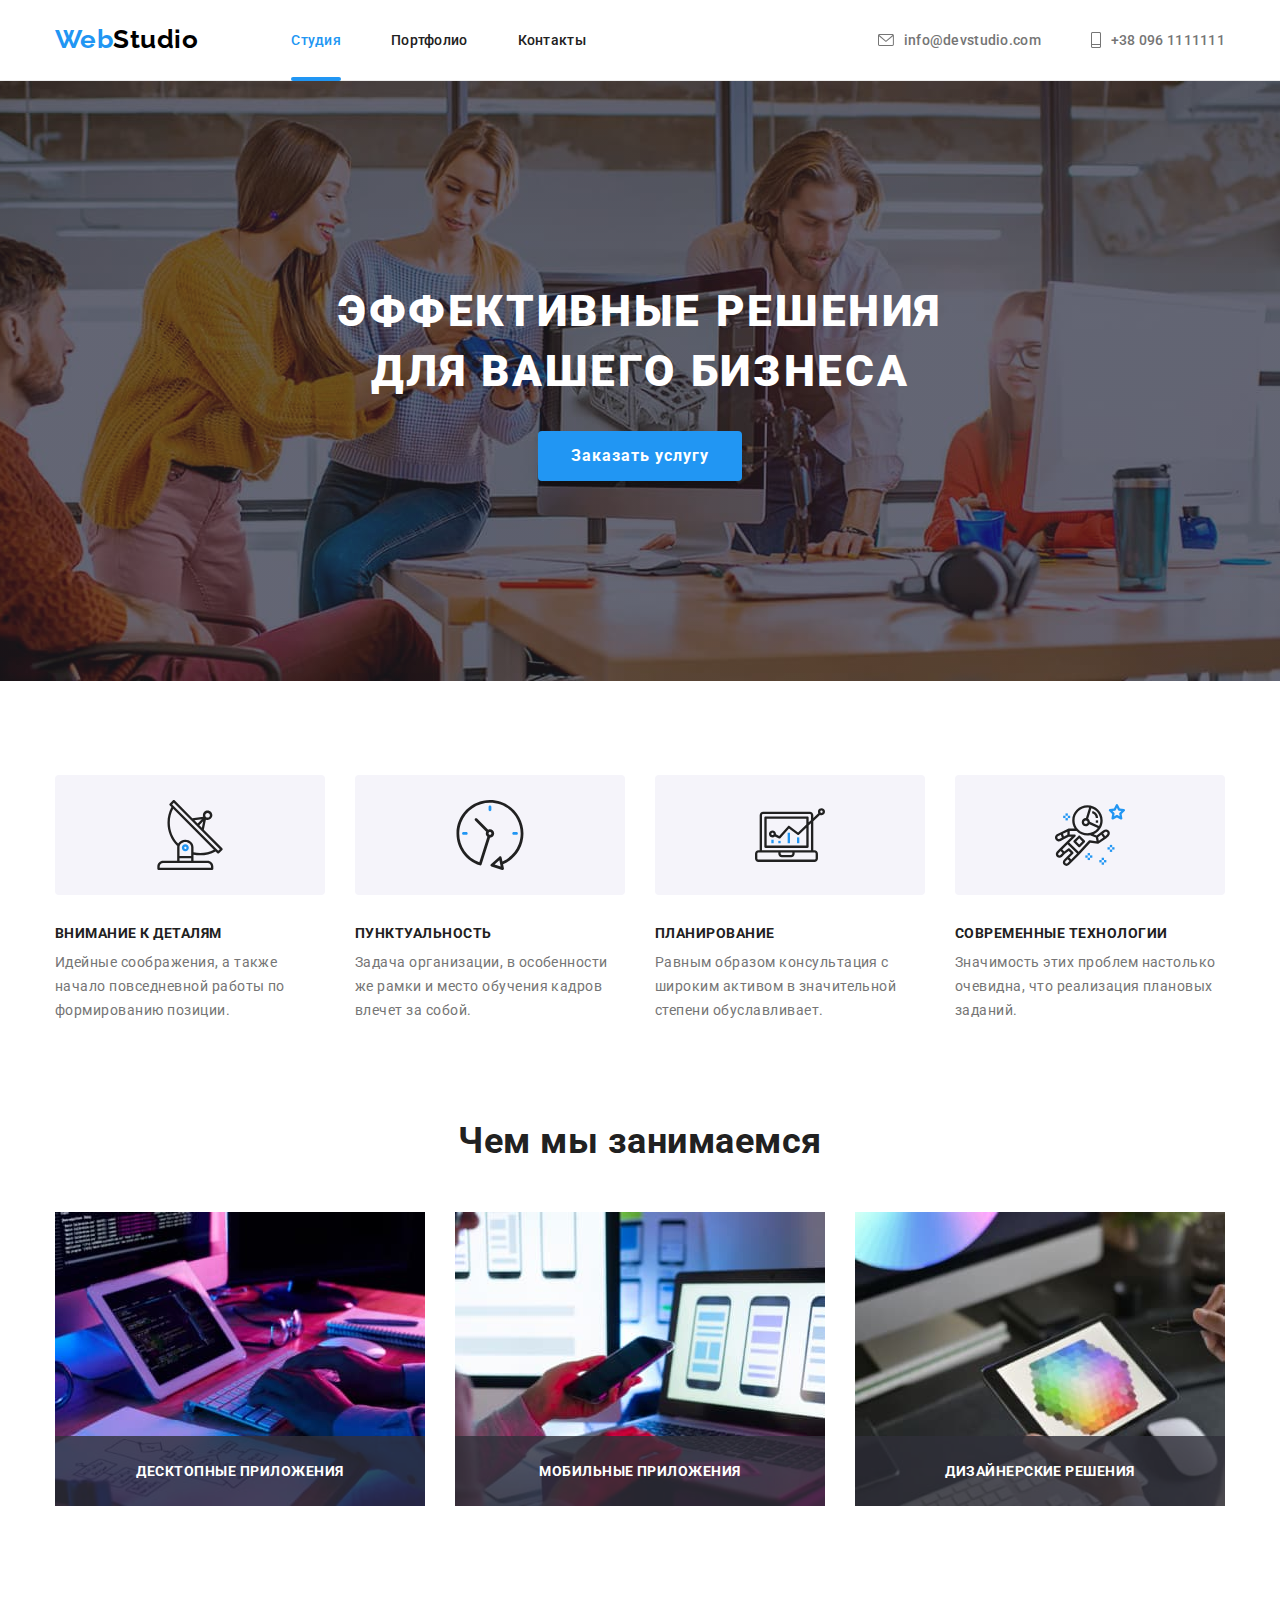
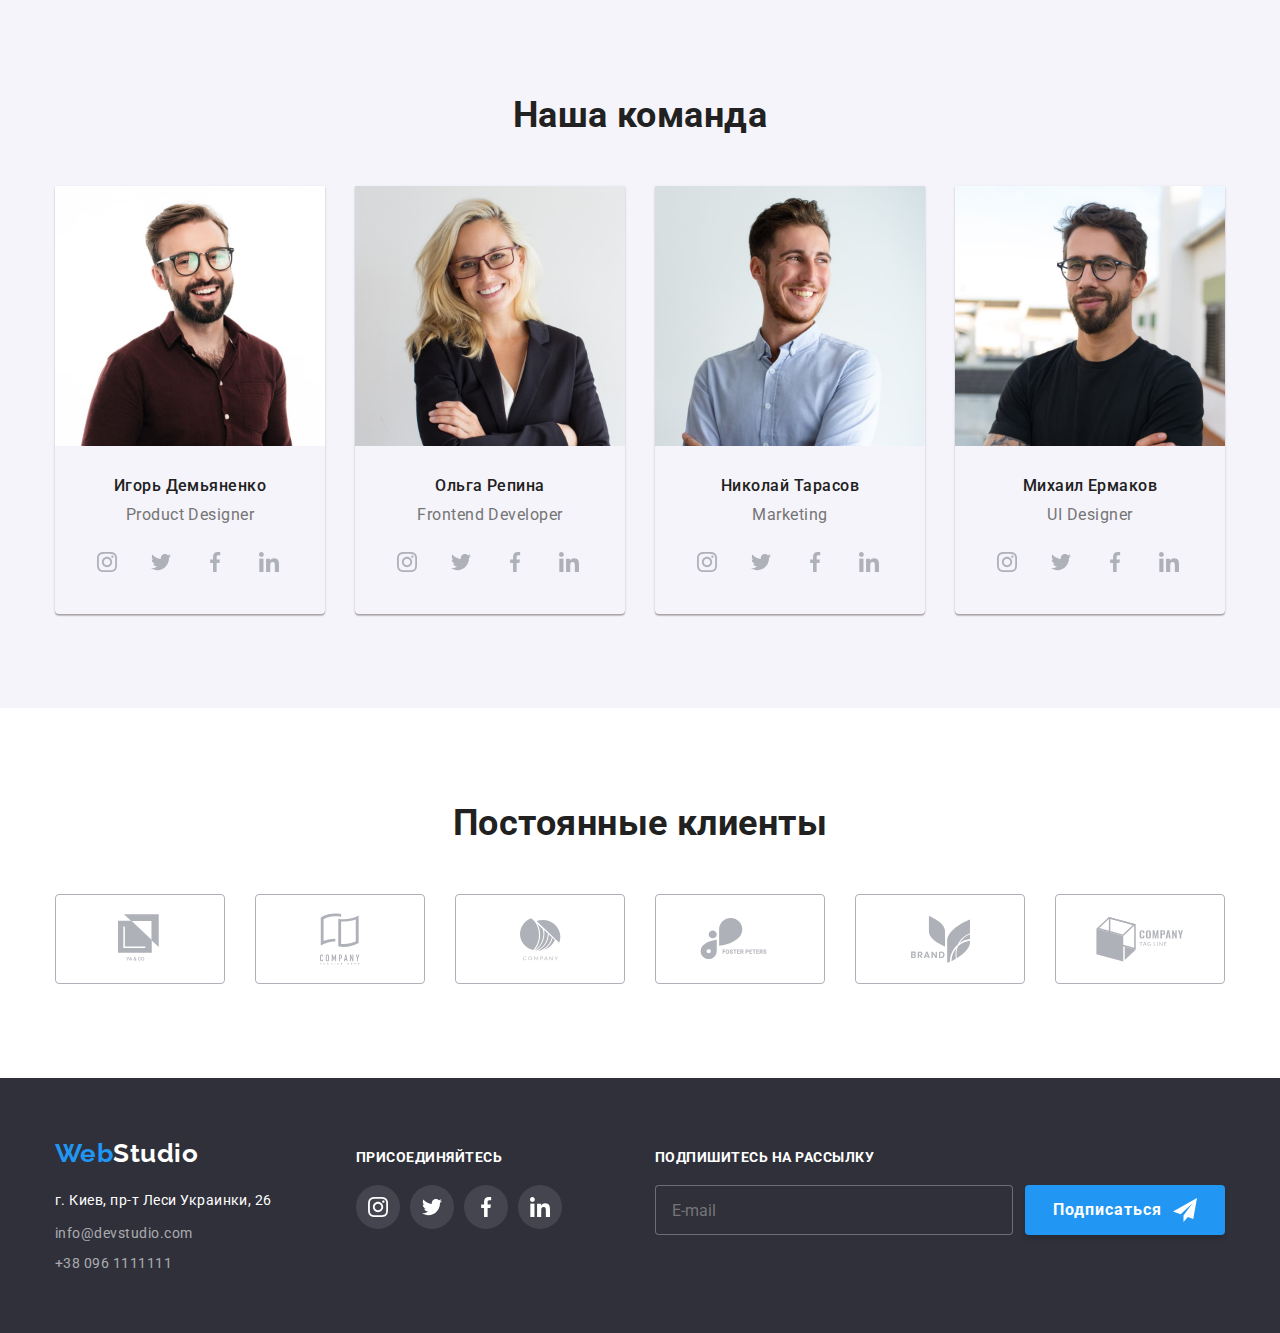
==== index.html @ 88780d01 "добавляет файлы дз7" ====
<!DOCTYPE html>
<html lang="ru">
<head>
    <meta charset="UTF-8">
    <meta name="viewport" content="width=device-width, initial-scale=1.0">
    <title>Студия</title>
    <link
        href="https://fonts.googleapis.com/css2?family=Oleo+Script&family=Raleway:wght@700&family=Roboto:wght@400;500;700;900&display=swap"
        rel="stylesheet">
    <link rel="stylesheet" href="https://cdnjs.cloudflare.com/ajax/libs/modern-normalize/1.0.0/modern-normalize.min.css">
    <link rel="stylesheet" href="./css/main.min.css">
</head>

<body class="page">

    <!--шапка-->
    <header class="header">
        <div class="container">

            <!--навигация по страницам-->
            <nav class="nav">
                <a class="logo link" href="./index.html">Web<span class="logo-black">Studio</span></a>
                <ul class="nav-list list">
                    <li class="nav-list__point">
                        <a class="nav-list__link link current" href="">Студия</a>
                    </li>
                    <li class="nav-list__point">
                        <a class="nav-list__link link" href="./portfolio.html">Портфолио</a>
                    </li>
                    <li class="nav-list__point">
                        <a class="nav-list__link link" href="#">Контакты</a>
                    </li>
                </ul>
            </nav>

            <!--блок контактов-->
            <ul class="contacts-list list">
                <li class="contacts-list__item">
                    <a class="contacts-list__link color-contacts link" href="mailto:info@devstudio.com">
                        <svg class="icon" width="16" height="12">
                            <use href="./img/sprite.svg#icon-envelope"></use>
                        </svg>
                        info@devstudio.com
                    </a>
                </li>
                <li class="contacts-list__item">
                    <a class="contacts-list__link color-contacts link" href="tel:+380961111111">
                        <svg class="icon" width="10" height="16">
                            <use href="./img/sprite.svg#icon-phone"></use>
                        </svg>
                        +38 096 1111111
                    </a>
                </li>
            </ul>           
        </div>
    </header>
   
    <main>

        <!-- HERO -->
        <section class="hero">
            <div class="container">
                <h1 class="hero-title">Эффективные решения для вашего бизнеса</h1>
                <button type="button" class="hero-button" data-modal-open>Заказать услугу</button>
            </div>
        </section>

        <!-- особенности -->
        <section class="features">
            <div class="container">
                <h2 class="visually-hidden">Особенности</h2> <!--в дальнейшем скрыть этот заголовок-->
                <ul class="features-list list">
                    <li class="features-list__item">
                        <div class="icon-box">
                            <svg class="features-icon">
                                <use href="./img/sprite.svg#icon-antenna"></use>
                            </svg>
                        </div>
                        <h3 class="features-list__name">Внимание к деталям</h3>
                        <p class="features-list__description">Идейные соображения, а также начало повседневной работы по формированию позиции.</p>
                    </li>
                    <li class="features-list__item">
                        <div class="icon-box">
                            <svg class="features-icon">
                                <use href="./img/sprite.svg#icon-clock"></use>
                            </svg>
                        </div>
                        <h3 class="features-list__name">Пунктуальность</h3>
                        <p class="features-list__description">Задача организации, в особенности же рамки и место обучения кадров влечет за собой.</p>
                    </li>
                    <li class="features-list__item">
                        <div class="icon-box">
                            <svg class="features-icon">
                                <use href="./img/sprite.svg#icon-diagram"></use>
                            </svg>
                        </div>
                        <h3 class="features-list__name">Планирование</h3>
                        <p class="features-list__description">Равным образом консультация с широким активом в значительной степени обуславливает.</p>
                    </li>
                    <li class="features-list__item">
                        <div class="icon-box">
                            <svg class="features-icon">
                                <use href="./img/sprite.svg#icon-astronaut"></use>
                            </svg>
                        </div>
                        <h3 class="features-list__name">Современные технологии</h3>
                        <p class="features-list__description">Значимость этих проблем настолько очевидна, что реализация плановых заданий.</p>
                    </li>
                </ul>
            </div>
        </section>

        <!-- сервисы -->
        <section class="service">
            <div class="container">
                <h2 class="sub-title">Чем мы занимаемся</h2> 
                <ul class="service-list list">
                    <li class="service-list__item">
                        <img src="./img/studio-imgs/img-0.jpg" alt="написание программ" width="370" height="294">
                        <div class="service-list__name">
                            <p>Десктопные приложения</p>
                        </div>
                    </li>
                    <li class="service-list__item">
                        <img src="./img/studio-imgs/img-1.jpg" alt="создание приложений" width="370" height="294">
                        <div class="service-list__name">
                            <p>Мобильные приложения</p>
                        </div>
                    </li>
                    <li class="service-list__item">
                        <img src="./img/studio-imgs/img-2.jpg" alt="дизайн" width="370" height="294">
                        <div class="service-list__name">
                            <p>Дизайнерские решения</p>
                        </div>
                    </li>
                </ul>
            </div>
        </section>

        <!-- команда -->
        <section class="team">
            <div class="container">
                <h2 class="sub-title">Наша команда</h2>
                <ul class="members-list list">
                    <li class="members-item">
                        <img class="member-photo" src="./img/studio-imgs/img-3.jpg" alt="фото Игоря" width="270" height="260">
                        <div class="member-decription">
                            <h3 class="member-name">Игорь Демьяненко</h3>
                            <p class="member-position" lang="en">Product Designer</p>
                            <ul class="social-list list">
                                <li class="social-list__item">
                                    <a class="social-list__link link" href="#">
                                        <svg class="icon" width="20" height="20">
                                            <use href="./img/sprite.svg#icon-instagram"></use>
                                        </svg>
                                    </a>
                                </li>
                                <li class="social-list__item">
                                    <a class="social-list__link link" href="#">
                                        <svg class="icon" width="20" height="20">
                                            <use href="./img/sprite.svg#icon-twitter"></use>
                                        </svg>
                                    </a>
                                </li>
                                <li class="social-list__item">
                                    <a class="social-list__link link" href="#">
                                        <svg class="icon" width="20" height="20">
                                            <use href="./img/sprite.svg#icon-facebook"></use>
                                        </svg>
                                    </a>
                                </li>
                                <li class="social-list__item">
                                    <a class="social-list__link link" href="#">
                                        <svg class="icon" width="20" height="20">
                                            <use href="./img/sprite.svg#icon-linkedin"></use>
                                        </svg>
                                    </a>
                                </li>
                            </ul>
                        </div>
                    </li>
                    <li class="members-item">               
                        <img class="member-photo" src="./img/studio-imgs/img-4.jpg" alt="фото Ольги" width="270" height="260">
                        <div class="member-decription">
                            <h3 class="member-name">Ольга Репина</h3>
                            <p class="member-position" lang="en">Frontend Developer</p>
                            <ul class="social-list list">
                                <li class="social-list__item">
                                    <a class="social-list__link link" href="#">
                                        <svg class="icon" width="20" height="20">
                                            <use href="./img/sprite.svg#icon-instagram"></use>
                                        </svg>
                                    </a>
                                </li>
                                <li class="social-list__item">
                                    <a class="social-list__link link" href="#">
                                        <svg class="soc-icon icon" width="20" height="20">
                                            <use href="./img/sprite.svg#icon-twitter"></use>
                                        </svg>
                                    </a>
                                </li>
                                <li class="social-list__item">
                                    <a class="social-list__link link" href="#">
                                        <svg class="icon" width="20" height="20">
                                            <use href="./img/sprite.svg#icon-facebook"></use>
                                        </svg>
                                    </a>
                                </li>
                                <li class="social-list__item">
                                    <a class="social-list__link link" href="#">
                                        <svg class="icon" width="20" height="20">
                                            <use href="./img/sprite.svg#icon-linkedin"></use>
                                        </svg>
                                    </a>
                                </li>
                            </ul>
                        </div>
                    </li>
                    <li class="members-item">
                        <img class="member-photo" src="./img/studio-imgs/img-5.jpg" alt="фото Николая" width="270" height="260">
                        <div class="member-decription">
                            <h3 class="member-name">Николай Тарасов</h3>
                            <p class="member-position" lang="en">Marketing</p>
                            <ul class="social-list list">
                                <li class="social-list__item">
                                    <a class="social-list__link link" href="#">
                                        <svg class="icon" width="20" height="20">
                                            <use href="./img/sprite.svg#icon-instagram"></use>
                                        </svg>
                                    </a>
                                </li>
                                <li class="social-list__item">
                                    <a class="social-list__link link" href="#">
                                        <svg class="soc-icon icon" width="20" height="20">
                                            <use href="./img/sprite.svg#icon-twitter"></use>
                                        </svg>
                                    </a>
                                </li>
                                <li class="social-list__item">
                                    <a class="social-list__link link" href="#">
                                        <svg class="soc-icon icon" width="20" height="20">
                                            <use href="./img/sprite.svg#icon-facebook"></use>
                                        </svg>
                                    </a>
                                </li>
                                <li class="social-list__item">
                                    <a class="social-list__link link" href="#">
                                        <svg class="icon" width="20" height="20">
                                            <use href="./img/sprite.svg#icon-linkedin"></use>
                                        </svg>
                                    </a>
                                </li>
                            </ul>
                        </div>                        
                    </li>
                    <li class="members-item">
                        <img class="member-photo" src="./img/studio-imgs/img-6.jpg" alt="фото Михаила" width="270" height="260">
                        <div class="member-decription">
                            <h3 class="member-name">Михаил Ермаков</h3>
                            <p class="member-position" lang="en">UI Designer</p>
                            <ul class="social-list list">
                                <li class="social-list__item">
                                    <a class="social-list__link link" href="#">
                                        <svg class="icon" width="20" height="20">
                                            <use href="./img/sprite.svg#icon-instagram"></use>
                                        </svg>
                                    </a>
                                </li>
                                <li class="social-list__item">
                                    <a class="social-list__link link" href="#">
                                        <svg class="icon" width="20" height="20">
                                            <use href="./img/sprite.svg#icon-twitter"></use>
                                        </svg>
                                    </a>
                                </li>
                                <li class="social-list__item">
                                    <a class="social-list__link link" href="#">
                                        <svg class="icon" width="20" height="20">
                                            <use href="./img/sprite.svg#icon-facebook"></use>
                                        </svg>
                                    </a>
                                </li>
                                <li class="social-list__item">
                                    <a class="social-list__link link" href="#">
                                        <svg class="icon" width="20" height="20">
                                            <use href="./img/sprite.svg#icon-linkedin"></use>
                                        </svg>
                                    </a>
                                </li>
                            </ul>
                        </div>  
                    </li>
                </ul>
            </div>
        </section>

        <!-- наши клиенты -->
        <section class="clients">
            <div class="container">
                <h2 class="sub-title">Постоянные клиенты</h2>
                <ul class="clients-list list">
                    <li class="clients-list__item">
                        <a class="clients-list__link" href="#">
                            <svg class="icon"  width="45" height="50">
                                <use href="./img/sprite.svg#icon-logo-1"></use>
                            </svg>
                        </a>
                    </li> 
                    <li class="clients-list__item">
                        <a class="clients-list__link" href="#">
                            <svg class="icon" width="40" height="52">
                                <use href="./img/sprite.svg#icon-logo-2"></use>
                            </svg>
                        </a>
                    </li>  
                    <li class="clients-list__item">
                        <a class="clients-list__link" href="#">
                            <svg class="icon" width="41" height="43">
                                <use href="./img/sprite.svg#icon-logo-3"></use>
                            </svg>
                        </a>
                    </li>
                    <li class="clients-list__item">
                        <a class="clients-list__link" href="#">
                            <svg class="icon" width="80" height="42">
                                <use href="./img/sprite.svg#icon-logo-4"></use>
                            </svg>
                        </a>
                    </li> 
                    <li class="clients-list__item">
                        <a class="clients-list__link" href="#">
                            <svg class="icon" width="59" height="47">
                                <use href="./img/sprite.svg#icon-logo-5"></use>
                            </svg>
                        </a>
                    </li>     
                    <li class="clients-list__item">
                        <a class="clients-list__link" href="#">
                            <svg class="icon" width="88" height="45">
                                <use href="./img/sprite.svg#icon-logo-6"></use>
                            </svg>
                        </a>
                    </li>
                </ul>
            </div>
        </section>    

    </main>

    <!--подвал-->
    <footer class="footer">
        <div class="container">
            <div class="footer-contacts">
                <a class="logo link" href="./index.html">Web<span class="logo-white">Studio</span></a>
                                
                <!--адрес-->
                <address class="address">
                    <p class="footer-address">
                        г. Киев, пр-т Леси Украинки, 26
                    </p>
                    <ul class="list">
                        <li class="footer-contact-item">
                            <a class="footer-contact-link link" href="mailto:info@devstudio.com">info@devstudio.com</a>
                        </li>
                        <li class="footer-contact-item">
                            <a class="footer-contact-link link" href="tel:+380961111111">+38 096 1111111</a>
                        </li>
                    </ul> 
                </address>
            </div>
            <div class="footer-social">
                <p class="join">Присоединяйтесь</p>
                <ul class="social-list list">
                    <li class="social-list__item">
                        <a class="social-list__link link" href="#">
                            <svg class="icon" width="20" height="20">
                                <use href="./img/sprite.svg#icon-instagram"></use>
                            </svg>
                        </a>
                    </li>
                    <li class="social-list__item">
                        <a class="social-list__link link" href="#">
                            <svg class="icon" width="20" height="20">
                                <use href="./img/sprite.svg#icon-twitter"></use>
                            </svg>
                        </a>
                    </li>
                    <li class="social-list__item">
                        <a class="social-list__link link" href="#">
                            <svg class="icon" width="20" height="20">
                                <use href="./img/sprite.svg#icon-facebook"></use>
                            </svg>
                        </a>
                    </li>
                    <li class="social-list__item">
                        <a class="social-list__link link" href="#">
                            <svg class="icon" width="20" height="20">
                                <use href="./img/sprite.svg#icon-linkedin"></use>
                            </svg>
                        </a>
                    </li>
                </ul>
            </div>
            <div class="subscribe"> 
                <p class="join">Подпишитесь на рассылку</p>
                <form action="#" class="footer-form">   
                    <input class="subscribe-mail" type="email" placeholder="E-mail" required>
                    <button type="submit" class="footer-submit-btn">
                        <span>Подписаться</span>
                        <svg class="subscribe-icon" width="24" height="24">
                             <use href="./img/sprite.svg#icon-send"></use>
                        </svg>
                    </button>
                </form>
            </div>
        </div>
    </footer>

    <!-- MODAL -->
    <div class="backdrop is-hidden" data-modal>
        <div class="modal">
            <button type="button" class="close-btn" data-modal-close>
                <svg class="icon-close" width="18" height="18">
                    <use href="./img/sprite.svg#icon-close"></use>
                </svg>
            </button>

            <p class="modal-name">Оставьте свои данные, мы вам перезвоним</p>
            <form action="#" class="modal-form">
                <label class="modal-form__label">
                    Имя
                    <span class="input-wrapper">
                        <input type="text" name="user-name" class="modal-form__input" required>
                        <svg class="icon-modal" width="18" height="18">
                            <use href="./img/sprite.svg#person"></use>
                        </svg>
                    </span>
                </label>

                <label class="modal-form__label">
                    Телефон
                    <span class="input-wrapper">
                        <input type="tel" name="user-phone" class="modal-form__input" required>
                        <svg class="icon-modal" width="18" height="18">
                            <use href="./img/sprite.svg#phone"></use>
                        </svg>
                    </span>
                </label>

                <label class="modal-form__label">
                    Почта
                    <span class="input-wrapper">
                        <input type="email" name="user-mail" class="modal-form__input" required>
                        <svg class="icon-modal" width="18" height="18">
                            <use href="./img/sprite.svg#email"></use>
                        </svg>
                    </span>
                </label>

                <label class="modal-form__label">
                    Комментарий
                    <textarea name="user-comment" cols="30" rows="10" class="modal-form__comment" placeholder="Введите текст"></textarea>
                </label>

                
                <label class="checkbox-label">
                    <input type="checkbox" name="user-policy" class="modal-form__checkbox visually-hidden" required>
                    <span class="checkbox-element"></span>
                    <span class="checkbox-text">Соглашаюсь с рассылкой и принимаю 
                        <a href="#" class="modal-form__link">Условия договора</a>
                    </span>
                </label>
                
                <button type="submit" class="modal-form__btn">Отправить</button>
            </form>
        </div>  
    </div>
<script src="./js/modal.js"></script>
</body>
</html>
---- css/main.min.css ----
:root{--text-font: "Roboto", sans-serif;--main-text-color: #757575;--titles-text-color: #212121;--accent-color: #2196f3;--white-color: #ffffff;--black-color: #000000;--light-background: #f5f4fa;--dark-background: #2f303a;--footer-link-color: rgba(255, 255, 255, 0.6);--border-color: #afb1b8;--cubic: cubic-bezier(0.4, 0, 0.2, 1);--duration: 250ms}.visually-hidden{position:absolute !important;clip:rect(1px 1px 1px 1px);clip:rect(1px, 1px, 1px, 1px);padding:0 !important;border:0 !important;height:1px !important;width:1px !important;overflow:hidden}h1,h2,h3,h4,h5,h6,p{margin:0}ul,ol{margin:0;padding:0}img{display:block}a{display:block}.list{list-style:none}.link{text-decoration:none}.container{width:1200px;margin-left:auto;margin-right:auto;padding-left:15px;padding-right:15px}.header .container{display:-webkit-box;display:-ms-flexbox;display:flex}.hero .container{width:696px}.footer .container{display:-webkit-box;display:-ms-flexbox;display:flex;-webkit-box-align:baseline;-ms-flex-align:baseline;align-items:baseline}body{font-family:var(--text-font);color:var(--main-text-color);letter-spacing:0.03em;background:var(--white-color)}.logo{font-family:Raleway;font-weight:700;font-size:26px;line-height:1.192;color:var(--accent-color)}.header .logo{padding-top:24px;padding-bottom:25px;margin-right:93px}.logo-black{color:var(--black-color)}.logo-white{color:var(--white-color)}.filter__btn{min-width:73px;border-radius:4px;border:none;padding:6px 23px;cursor:pointer;font-family:inherit;font-weight:500;font-size:16px;line-height:1.625;text-align:center;color:var(--titles-text-color);background:var(--light-background);-webkit-transition:color var(--duration) var(--cubic),background-color var(--duration) var(--cubic),-webkit-box-shadow var(--duration) var(--cubic);transition:color var(--duration) var(--cubic),background-color var(--duration) var(--cubic),-webkit-box-shadow var(--duration) var(--cubic);transition:color var(--duration) var(--cubic),background-color var(--duration) var(--cubic),box-shadow var(--duration) var(--cubic);transition:color var(--duration) var(--cubic),background-color var(--duration) var(--cubic),box-shadow var(--duration) var(--cubic),-webkit-box-shadow var(--duration) var(--cubic)}.filter__btn:hover,.filter__btn:focus{color:var(--white-color);background:var(--accent-color);-webkit-box-shadow:0px 3px 1px rgba(0,0,0,0.1),0px 1px 2px rgba(0,0,0,0.08),0px 2px 2px rgba(0,0,0,0.12);box-shadow:0px 3px 1px rgba(0,0,0,0.1),0px 1px 2px rgba(0,0,0,0.08),0px 2px 2px rgba(0,0,0,0.12);border-radius:4px}.social-list{display:-webkit-box;display:-ms-flexbox;display:flex}.social-list__item{width:44px;height:44px}.social-list__item:not(:last-child){margin-right:10px}.social-list__link{display:-webkit-box;display:-ms-flexbox;display:flex;-webkit-box-pack:center;-ms-flex-pack:center;justify-content:center;-webkit-box-align:center;-ms-flex-align:center;align-items:center;width:100%;height:100%;color:var(--border-color);background-color:transparent;border-radius:50%;-webkit-transition:color var(--duration) var(--cubic),background-color var(--duration) var(--cubic);transition:color var(--duration) var(--cubic),background-color var(--duration) var(--cubic)}.footer .social-list__link{background-color:rgba(255,255,255,0.1);color:var(--white-color);-webkit-transition:background-color var(--duration) var(--cubic);transition:background-color var(--duration) var(--cubic)}.social-list__link:hover,.social-list__link:focus{background-color:var(--accent-color);color:var(--white-color)}.team .social-list{margin-top:16px;width:206px}.backdrop{position:fixed;top:0;left:0;width:100%;height:100%;background-color:rgba(0,0,0,0.2);opacity:1;-webkit-transition:all var(--duration) var(--cubic);transition:all var(--duration) var(--cubic)}.modal{position:absolute;left:50%;top:50%;padding:40px;width:528px;background-color:var(--white-color);-webkit-box-shadow:0px 1px 3px rgba(0,0,0,0.12),0px 1px 1px rgba(0,0,0,0.14),0px 2px 1px rgba(0,0,0,0.2);box-shadow:0px 1px 3px rgba(0,0,0,0.12),0px 1px 1px rgba(0,0,0,0.14),0px 2px 1px rgba(0,0,0,0.2);border-radius:4px;-webkit-transform:translate(-50%, -50%) scale(1);transform:translate(-50%, -50%) scale(1);opacity:1;-webkit-transition:opacity var(--duration) var(--cubic),-webkit-transform var(--duration) var(--cubic);transition:opacity var(--duration) var(--cubic),-webkit-transform var(--duration) var(--cubic);transition:opacity var(--duration) var(--cubic),transform var(--duration) var(--cubic);transition:opacity var(--duration) var(--cubic),transform var(--duration) var(--cubic),-webkit-transform var(--duration) var(--cubic)}.backdrop.is-hidden{opacity:0;visibility:hidden;pointer-events:none}.backdrop.is-hidden .modal{opacity:0;-webkit-transform:translate(-50%, -50%) scale(0.5);transform:translate(-50%, -50%) scale(0.5)}.modal-name{font-weight:700;font-size:20px;line-height:1.15;text-align:center;margin-bottom:12px;color:var(--titles-text-color)}.input-wrapper{position:relative;display:block}.modal-form{display:-webkit-box;display:-ms-flexbox;display:flex;-webkit-box-orient:vertical;-webkit-box-direction:normal;-ms-flex-direction:column;flex-direction:column}.modal-form__label{margin-bottom:10px;font-size:12px;line-height:1.167}.modal-form__input{display:block;margin-top:4px;padding-left:42px;width:100%;height:40px;border:1px solid rgba(33,33,33,0.2);border-radius:4px;-webkit-transition:border-color var(--duration) var(--cubic);transition:border-color var(--duration) var(--cubic)}.modal-form__comment{display:block;padding:16px 12px;margin-bottom:20px;margin-top:4px;width:100%;height:120px;border:1px solid rgba(33,33,33,0.2);border-radius:4px;resize:none;-webkit-transition:border-color var(--duration) var(--cubic);transition:border-color var(--duration) var(--cubic)}.modal-form__input:focus,.modal-form__comment:focus{outline:none;border-color:var(--accent-color)}.modal-form__comment::-webkit-input-placeholder{color:rgba(117,117,117,0.5)}.modal-form__comment:-ms-input-placeholder{color:rgba(117,117,117,0.5)}.modal-form__comment::-ms-input-placeholder{color:rgba(117,117,117,0.5)}.modal-form__comment::placeholder{color:rgba(117,117,117,0.5)}.modal-form__link{display:inline-block;color:var(--accent-color)}.checkbox-label{position:relative;font-size:14px;line-height:1.71}.modal-form__checkbox:checked+.checkbox-label{color:var(--accent-color)}.checkbox-text{margin-left:35px}.checkbox-element{position:absolute;left:10px;top:50%;-webkit-transform:translateY(-50%);transform:translateY(-50%);width:16px;height:15px;background-image:url(../img/studio-imgs/checkbox-empty.svg);fill:var(--titles-text-color);outline:0px solid #ffffff;-webkit-transition:outline var(--duration) var(--cubic);transition:outline var(--duration) var(--cubic)}.modal-form__checkbox:checked+.checkbox-element{background-image:url(../img/studio-imgs/checkbox-checked.svg)}.modal-form__checkbox:focus+.checkbox-element{outline:1px solid var(--accent-color)}.close-btn{position:absolute;top:8px;right:8px;display:-webkit-box;display:-ms-flexbox;display:flex;-webkit-box-pack:center;-ms-flex-pack:center;justify-content:center;-webkit-box-align:center;-ms-flex-align:center;align-items:center;width:30px;height:30px;background:var(--white-color);border:1px solid rgba(0,0,0,0.1);border-radius:50%;-webkit-box-sizing:border-box;box-sizing:border-box;cursor:pointer}.modal-form__btn{margin:0 auto;margin-top:30px;width:200px;height:50px;border-radius:4px;border:none;background-color:var(--accent-color);color:var(--white-color);-webkit-box-shadow:0px 4px 4px rgba(0,0,0,0.15);box-shadow:0px 4px 4px rgba(0,0,0,0.15);font-family:inherit;text-align:center;font-weight:700;font-size:16px;line-height:1.87;letter-spacing:0.06em;cursor:pointer}.icon{fill:currentColor}.header .icon{margin-right:10px}.icon-modal{position:absolute;top:50%;left:12px;-webkit-transform:translateY(-50%);transform:translateY(-50%);-webkit-transition:fill var(--duration) var(--cubic);transition:fill var(--duration) var(--cubic)}.modal-form__input:focus+.icon-modal{fill:var(--accent-color)}.sub-title{font-weight:700;font-size:36px;line-height:1.167;text-align:center;color:var(--titles-text-color)}.header{border-bottom:1px solid #ececec}.nav{display:-webkit-box;display:-ms-flexbox;display:flex;-webkit-box-align:center;-ms-flex-align:center;align-items:center}.nav-list{display:-webkit-box;display:-ms-flexbox;display:flex;-webkit-box-align:center;-ms-flex-align:center;align-items:center}.nav-list__point:not(:last-child){position:relative;margin-right:50px}.nav-list__link,.contacts-list__link{display:-webkit-box;display:-ms-flexbox;display:flex;-webkit-box-align:center;-ms-flex-align:center;align-items:center;padding-top:32px;padding-bottom:32px;font-weight:500;font-size:14px;line-height:1.143;letter-spacing:0.02em;color:var(--titles-text-color);fill:var(--main-text-color);-webkit-transition:color var(--duration) var(--cubic);transition:color var(--duration) var(--cubic)}.nav-list__link:hover,.nav-list__link:focus,.contacts-list__link:hover,.contacts-list__link:focus,.footer-contact-link:hover,.footer-contact-link:focus{color:var(--accent-color)}.contacts-list{display:-webkit-box;display:-ms-flexbox;display:flex;-webkit-box-align:center;-ms-flex-align:center;align-items:center;margin-left:auto}.contacts-list__item:not(:last-child){margin-right:50px}.color-contacts{color:var(--main-text-color)}.current{color:var(--accent-color)}.current::after{position:absolute;bottom:-1px;display:block;content:"";width:100%;height:4px;border-radius:2px;background-color:var(--accent-color)}.hero{padding-top:200px;padding-bottom:200px;background:var(--dark-background);background-image:-webkit-gradient(linear, left top, left bottom, from(rgba(47,48,58,0.4)), to(rgba(47,48,58,0.4))),url("../img/studio-imgs/hero-bg.jpg");background-image:linear-gradient(rgba(47,48,58,0.4), rgba(47,48,58,0.4)),url("../img/studio-imgs/hero-bg.jpg");background-repeat:no-repeat;background-size:1600px 600px;background-position:50%}.hero-title{margin:0 auto;font-weight:900;font-size:44px;line-height:1.364;text-align:center;letter-spacing:0.06em;text-transform:uppercase;color:var(--white-color)}.hero-button{display:-webkit-box;display:-ms-flexbox;display:flex;margin-top:30px;margin-left:auto;margin-right:auto;min-width:200px;height:50px;border-radius:4px;border:none;padding:10px 33px;cursor:pointer;font-weight:700;font-size:16px;line-height:1.875;-webkit-box-align:center;-ms-flex-align:center;align-items:center;text-align:center;letter-spacing:0.06em;color:var(--white-color);background-color:var(--accent-color);-webkit-box-shadow:0px 4px 4px rgba(0,0,0,0.15);box-shadow:0px 4px 4px rgba(0,0,0,0.15)}.features{padding-top:94px}.features-list{display:-webkit-box;display:-ms-flexbox;display:flex;-webkit-box-pack:justify;-ms-flex-pack:justify;justify-content:space-between}.features-list__item{width:270px;height:251px}.features-list__name{font-weight:700;font-size:14px;line-height:1.143;text-transform:uppercase;color:var(--titles-text-color)}.features-list__description{margin-top:10px;font-weight:normal;font-size:14px;line-height:1.714}.features-icon{width:70px;height:70px}.icon-box{display:-webkit-box;display:-ms-flexbox;display:flex;-webkit-box-pack:center;-ms-flex-pack:center;justify-content:center;-webkit-box-align:center;-ms-flex-align:center;align-items:center;border-radius:4px;width:270px;height:120px;background-color:var(--light-background);margin-bottom:30px}.service{padding-top:94px;padding-bottom:94px}.service-list{display:-webkit-box;display:-ms-flexbox;display:flex;margin-top:50px;-webkit-box-pack:justify;-ms-flex-pack:justify;justify-content:space-between}.service-list__item{position:relative;width:370px;height:294px}.service-list__name{position:absolute;bottom:0;padding:27px;width:370px;height:70px;background:rgba(47,48,58,0.8);font-weight:700;font-size:14px;line-height:1.143;text-align:center;text-transform:uppercase;color:var(--white-color)}.team{padding-bottom:94px;padding-top:94px;background:var(--light-background)}.members-list{display:-webkit-box;display:-ms-flexbox;display:flex;margin-top:50px}.members-item{-webkit-box-shadow:0px 1px 3px rgba(0,0,0,0.12),0px 1px 1px rgba(0,0,0,0.14),0px 2px 1px rgba(70,44,44,0.2);box-shadow:0px 1px 3px rgba(0,0,0,0.12),0px 1px 1px rgba(0,0,0,0.14),0px 2px 1px rgba(70,44,44,0.2);border-radius:0px 0px 4px 4px}.members-item:not(:last-child){margin-right:30px}.member-decription{padding:30px}.member-name{font-weight:500;font-size:16px;line-height:1.188;text-align:center;color:var(--titles-text-color)}.member-position{margin-top:10px;font-size:16px;line-height:1.188;text-align:center}.clients{padding-top:94px;padding-bottom:94px}.clients-list{display:-webkit-box;display:-ms-flexbox;display:flex;margin-top:50px}.clients-list__item{width:170px;height:90px}.clients-list__item:not(:last-child){margin-right:30px}.clients-list__link{display:-webkit-box;display:-ms-flexbox;display:flex;-webkit-box-pack:center;-ms-flex-pack:center;justify-content:center;-webkit-box-align:center;-ms-flex-align:center;align-items:center;width:100%;height:100%;border:1px solid var(--border-color);border-radius:4px;color:var(--border-color);-webkit-transition:border-color var(--duration) var(--cubic),color var(--duration) var(--cubic);transition:border-color var(--duration) var(--cubic),color var(--duration) var(--cubic)}.clients-list__link:hover,.clients-list__link:focus{border-color:var(--accent-color);color:var(--accent-color)}.footer{padding-top:60px;padding-bottom:60px;min-height:252px;background:var(--dark-background)}.footer-contacts{margin-right:70px}.footer-address{font-size:14px;line-height:1.714;color:var(--white-color)}.address{font-style:normal;margin-top:20px}.footer-contact-item{margin-top:9px;width:231px;height:21px}.footer-contact-link{display:inline-block;font-size:14px;line-height:1.714;color:var(--white-color);color:var(--footer-link-color);font-style:normal;width:100%;height:100%;-webkit-transition:color var(--duration) var(--cubic);transition:color var(--duration) var(--cubic)}.join{font-weight:700;font-size:14px;line-height:1.142;text-transform:uppercase;color:var(--white-color);margin-bottom:20px}.footer-social{margin-right:93px}.footer-form{display:-webkit-box;display:-ms-flexbox;display:flex}.subscribe-mail{min-width:358px;height:50px;padding:15px 16px;background-color:var(--dark-background);border-radius:4px;border:1px solid rgba(255,255,255,0.3);font-weight:400;font-size:16px;line-height:1.25;color:var(--white-color)}.footer-submit-btn{display:-webkit-box;display:-ms-flexbox;display:flex;-webkit-box-pack:justify;-ms-flex-pack:justify;justify-content:space-between;-webkit-box-align:center;-ms-flex-align:center;align-items:center;margin-left:12px;padding:10px 28px;min-width:200px;height:50px;color:var(--white-color);background:var(--accent-color);-webkit-box-shadow:0px 4px 4px rgba(0,0,0,0.15);box-shadow:0px 4px 4px rgba(0,0,0,0.15);border:none;border-radius:4px;font-weight:700;font-size:16px;line-height:1.87;letter-spacing:0.06em;cursor:pointer}.portfolio{padding-top:94px;padding-bottom:94px}.filter{display:-webkit-box;display:-ms-flexbox;display:flex;-webkit-box-pack:center;-ms-flex-pack:center;justify-content:center;margin-bottom:50px}.filter__item:not(:last-child){margin-right:8px}.example-img-wrapper{position:relative;overflow:hidden}.overlay{position:absolute;top:0;left:0;width:100%;height:100%;padding:63px 24px;font-size:18px;line-height:1.56;overflow:auto;background-color:rgba(33,150,243,0.9);color:var(--white-color);-webkit-transform:translateY(101%);transform:translateY(101%);-webkit-transition:-webkit-transform var(--duration) var(--cubic);transition:-webkit-transform var(--duration) var(--cubic);transition:transform var(--duration) var(--cubic);transition:transform var(--duration) var(--cubic), -webkit-transform var(--duration) var(--cubic)}.example-link:hover .overlay,.example-link:focus .overlay{-webkit-transform:translateY(0);transform:translateY(0)}.examples-list{display:-webkit-box;display:-ms-flexbox;display:flex;-ms-flex-wrap:wrap;flex-wrap:wrap;margin:-15px}.example{outline:1px solid #eeeeee;margin:15px;width:370px;height:404px;-webkit-transition:-webkit-box-shadow var(--duration) var(--cubic);transition:-webkit-box-shadow var(--duration) var(--cubic);transition:box-shadow var(--duration) var(--cubic);transition:box-shadow var(--duration) var(--cubic), -webkit-box-shadow var(--duration) var(--cubic)}.example:hover,.example:focus{-webkit-box-shadow:0px 1px 1px rgba(0,0,0,0.12),0px 4px 4px rgba(0,0,0,0.06),1px 4px 6px rgba(0,0,0,0.16);box-shadow:0px 1px 1px rgba(0,0,0,0.12),0px 4px 4px rgba(0,0,0,0.06),1px 4px 6px rgba(0,0,0,0.16)}.example-link{color:inherit;width:100%;height:100%}.example-description{padding:20px 24px}.example-name{margin-bottom:4px;font-weight:700;font-size:18px;line-height:2;letter-spacing:0.06em;color:var(--titles-text-color)}.example-sort{font-size:16px;line-height:1.875}
/*# sourceMappingURL=main.min.css.map */
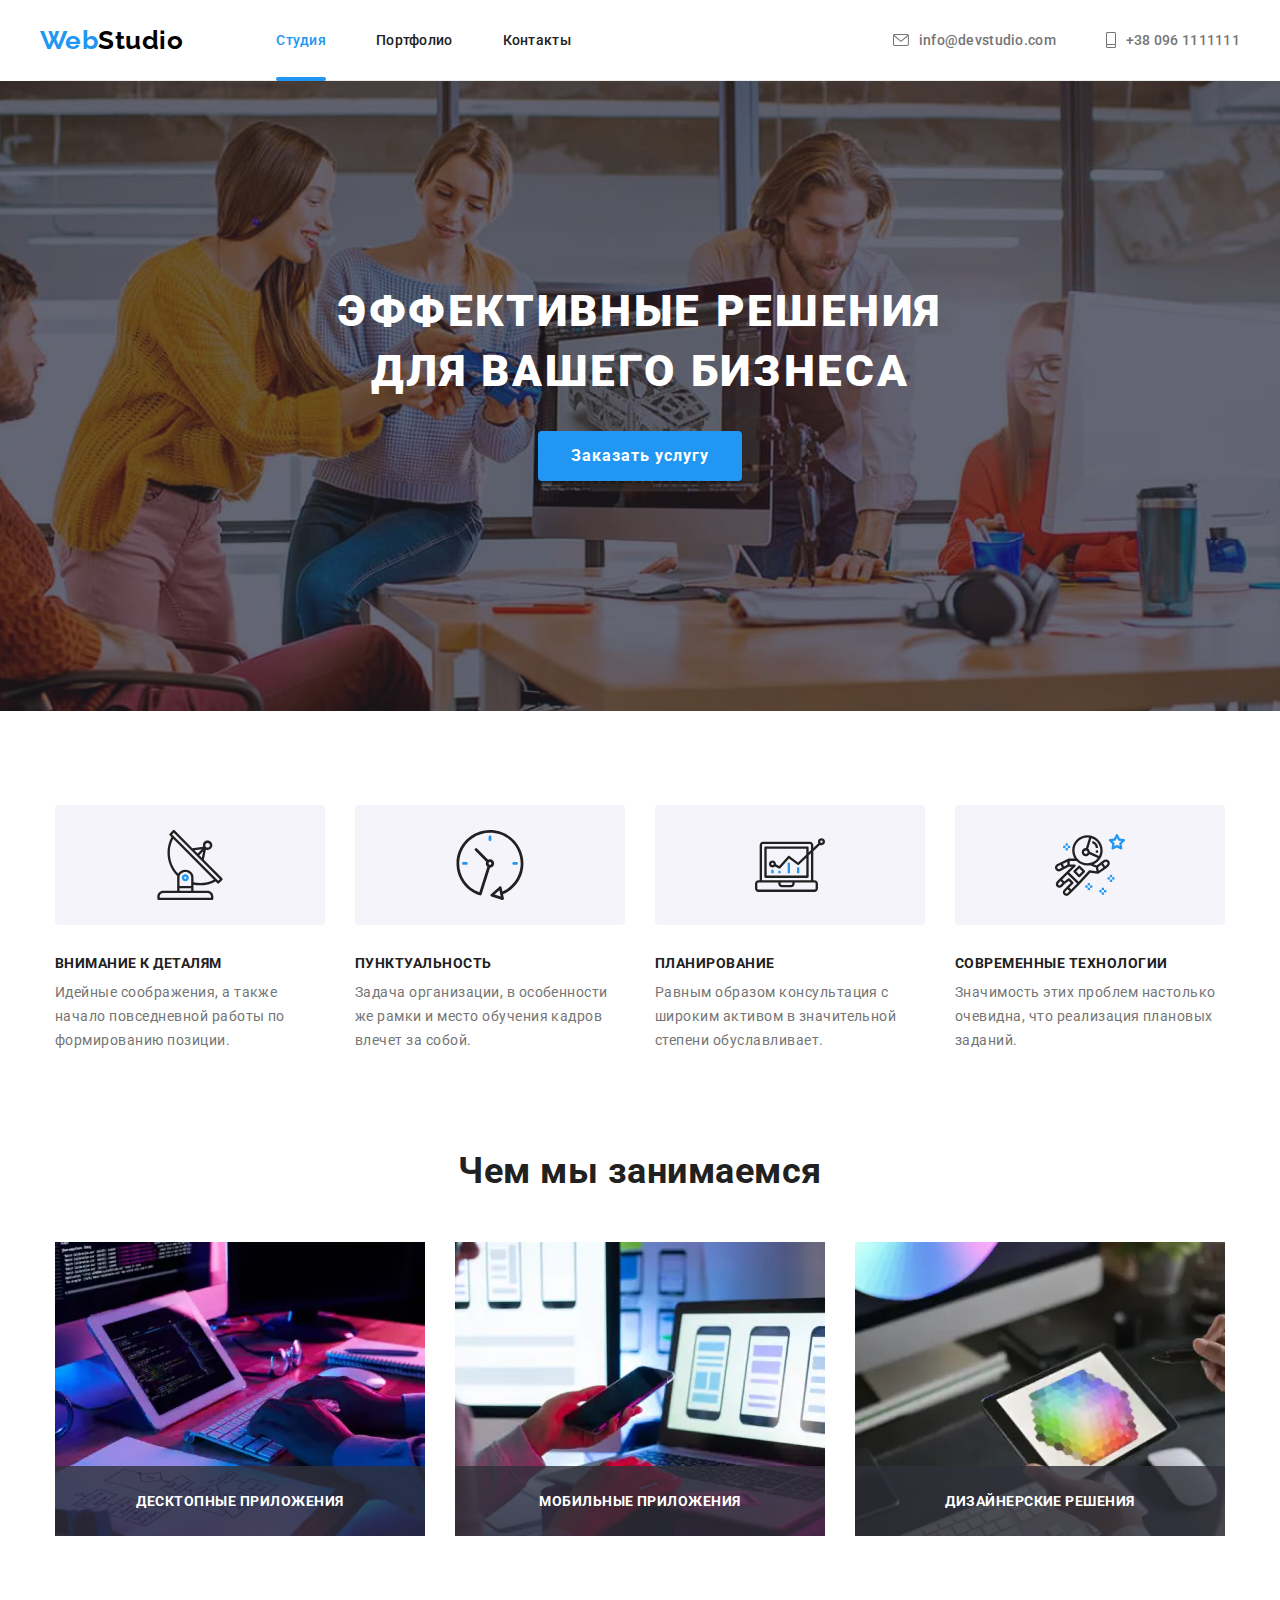
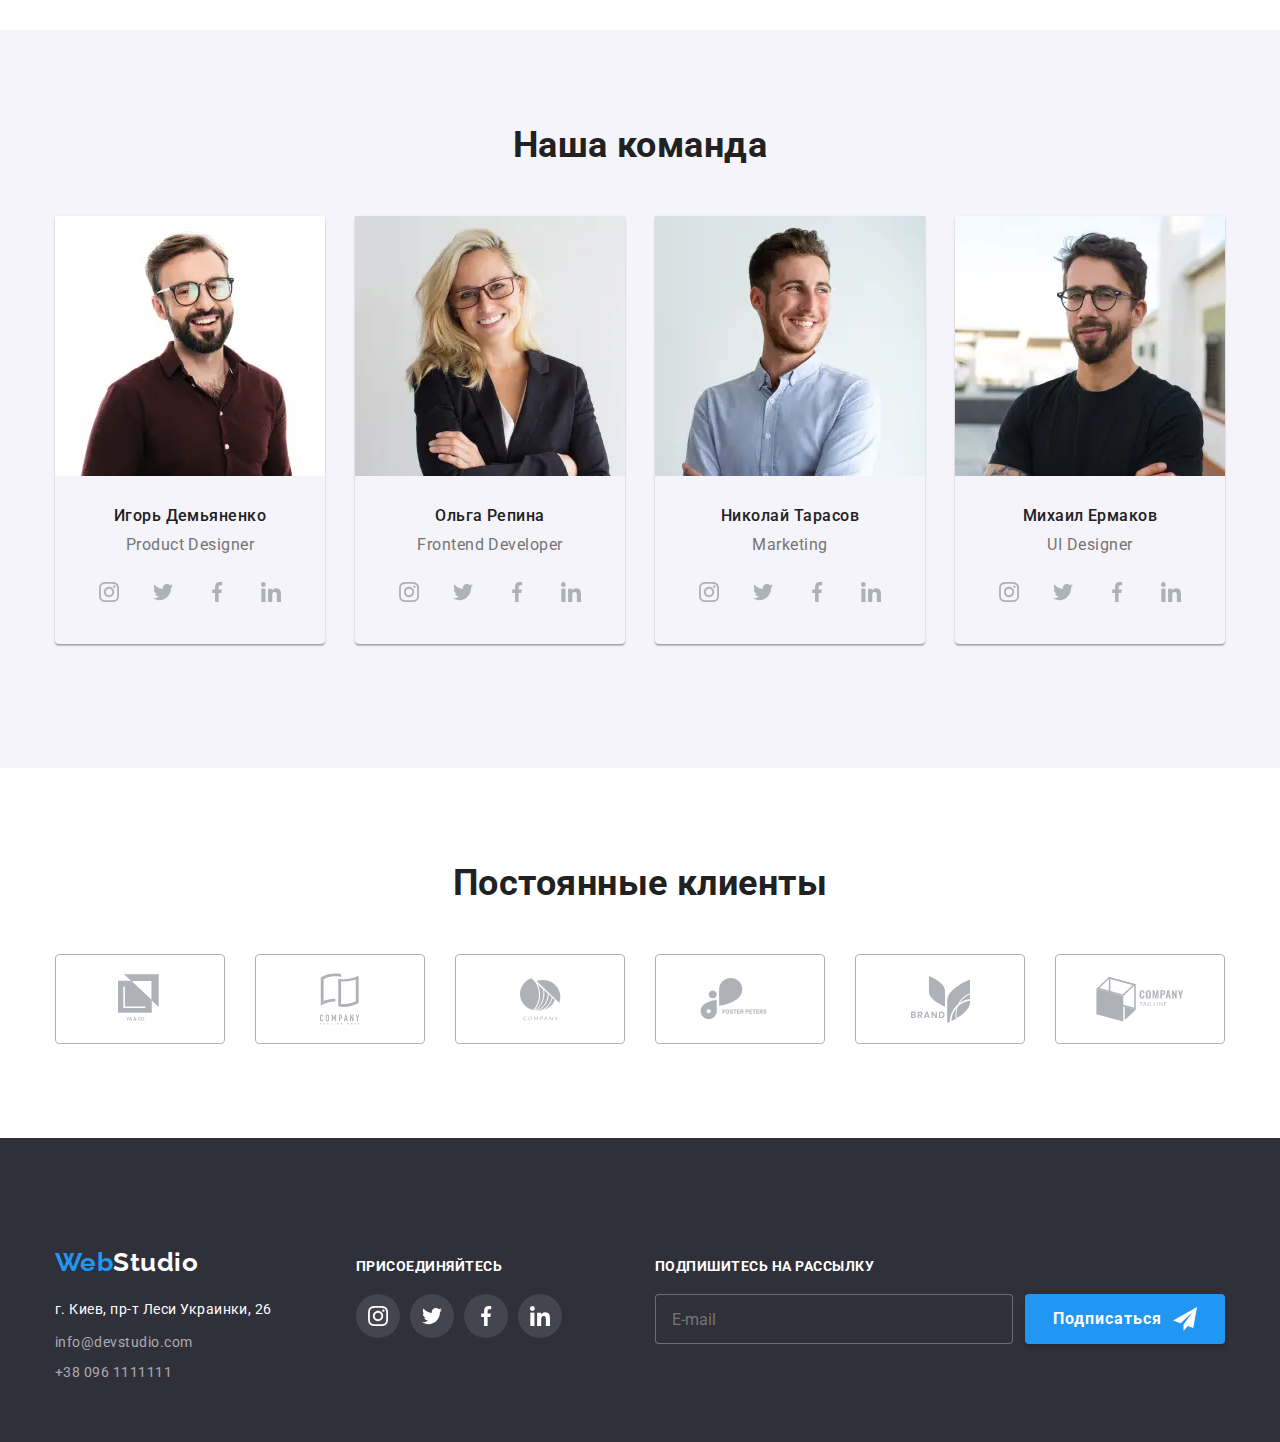
==== commit 7c5367f7: "адаптивная страница студио" ====
--- a/index.html
+++ b/index.html
@@ -51,7 +51,51 @@
                         +38 096 1111111
                     </a>
                 </li>
-            </ul>           
+            </ul>
+            
+            <button type="button" class="burger-btn" data-menu-button>
+                <svg class="burger-icon">
+                    <use href="./img/sprite.svg#burger-menu"></use>
+                </svg>
+            </button>
+
+            <div class="mobile-menu" data-menu>
+                <button type="button" class="close-menu-btn" data-menu-close>
+                    <svg class="close-menu-icon">
+                        <use href="./img/sprite.svg#close-menu"></use>
+                    </svg>
+                </button>
+
+                <ul class="mobile-nav list">
+                    <li class="mobile-nav__item">
+                        <a href="" class="mobile-nav__link link">Студия</a>
+                    </li>
+                    <li class="mobile-nav__item">
+                        <a href="" class="mobile-nav__link link">Портфолио</a>
+                    </li>
+                    <li class="mobile-nav__item">
+                        <a href="" class="mobile-nav__link link">Контакты</a>
+                    </li>
+                </ul>
+                <ul class="mobile-contacts list">
+                    <li class="mobile-contacts__phone" >
+                        <a class="mobile-contacts__link link" href="tel:+380961111111">
+                            +380961111111
+                        </a>
+                    </li>
+                    <li class="mobile-contacts__email">
+                        <a class="mobile-contacts__link link" href="mailto:info@devstudio.com">
+                            info@devstudio.com
+                        </a>
+                    </li>
+                </ul>
+                <ul class="mobile-soc list">
+                    <li class="mobile-soc__item"><a href="#" class="mobile-soc__link link">Instagram</a></li>
+                    <li class="mobile-soc__item"><a href="#" class="mobile-soc__link link">Twitter</a></li>
+                    <li class="mobile-soc__item"><a href="#" class="mobile-soc__link link">Facebook</a></li>
+                    <li class="mobile-soc__item"><a href="#" class="mobile-soc__link link">LinkedIn</a></li>
+                </ul>
+            </div>
         </div>
     </header>
    
@@ -60,7 +104,7 @@
         <!-- HERO -->
         <section class="hero">
             <div class="container">
-                <h1 class="hero-title">Эффективные решения для вашего бизнеса</h1>
+                <h1 class="hero-title">Эффективные решения <br>для вашего бизнеса</h1>
                 <button type="button" class="hero-button" data-modal-open>Заказать услугу</button>
             </div>
         </section>
@@ -68,7 +112,7 @@
         <!-- особенности -->
         <section class="features">
             <div class="container">
-                <h2 class="visually-hidden">Особенности</h2> <!--в дальнейшем скрыть этот заголовок-->
+                <h2 class="visually-hidden">Особенности</h2>
                 <ul class="features-list list">
                     <li class="features-list__item">
                         <div class="icon-box">
@@ -116,19 +160,41 @@
                 <h2 class="sub-title">Чем мы занимаемся</h2> 
                 <ul class="service-list list">
                     <li class="service-list__item">
-                        <img src="./img/studio-imgs/img-0.jpg" alt="написание программ" width="370" height="294">
+                        <picture>
+                            <source srcset="./img/studio-imgs/desktop/service-img-desk-1.webp 1x, ./img/studio-imgs/desktop/service-img-desk-1@2x.webp 2x"
+                                media="(min-width: 1200px)" type="image/webp">
+                            <source srcset="./img/studio-imgs/desktop/service-img-desk-1.jpg 1x, ./img/studio-imgs/desktop/service-img-desk-1@2x.jpg 2x" 
+                                media="(min-width: 1200px)">
+                            <img src="./img/studio-imgs/desktop/service-img-desk-1.jpg" alt="написание программ">
+                        </picture>
                         <div class="service-list__name">
                             <p>Десктопные приложения</p>
                         </div>
                     </li>
                     <li class="service-list__item">
-                        <img src="./img/studio-imgs/img-1.jpg" alt="создание приложений" width="370" height="294">
+                        <picture>
+                            <source
+                                srcset="./img/studio-imgs/desktop/service-img-desk-2.webp 1x, ./img/studio-imgs/desktop/service-img-desk-2@2x.webp 2x"
+                                media="(min-width: 1200px)" type="image/webp">
+                            <source
+                                srcset="./img/studio-imgs/desktop/service-img-desk-2.jpg 1x, ./img/studio-imgs/desktop/service-img-desk-2@2x.jpg 2x"
+                                media="(min-width: 1200px)">
+                            <img src="./img/studio-imgs/desktop/service-img-desk-2.jpg" alt="написание программ">
+                        </picture>
                         <div class="service-list__name">
                             <p>Мобильные приложения</p>
                         </div>
                     </li>
                     <li class="service-list__item">
-                        <img src="./img/studio-imgs/img-2.jpg" alt="дизайн" width="370" height="294">
+                        <picture>
+                            <source
+                                srcset="./img/studio-imgs/desktop/service-img-desk-3.webp 1x, ./img/studio-imgs/desktop/service-img-desk-3@2x.webp 2x"
+                                media="(min-width: 1200px)" type="image/webp">
+                            <source
+                                srcset="./img/studio-imgs/desktop/service-img-desk-3.jpg 1x, ./img/studio-imgs/desktop/service-img-desk-3@2x.jpg 2x"
+                                media="(min-width: 1200px)">
+                            <img src="./img/studio-imgs/desktop/service-img-desk-3.jpg" alt="написание программ">
+                        </picture>
                         <div class="service-list__name">
                             <p>Дизайнерские решения</p>
                         </div>
@@ -143,7 +209,23 @@
                 <h2 class="sub-title">Наша команда</h2>
                 <ul class="members-list list">
                     <li class="members-item">
-                        <img class="member-photo" src="./img/studio-imgs/img-3.jpg" alt="фото Игоря" width="270" height="260">
+                        <picture>
+                            <source
+                                srcset="./img/studio-imgs/desktop/team-img-desk-1.webp 1x, ./img/studio-imgs/desktop/team-img-desk-1@2x.webp 2x"
+                                media="(min-width: 1200px)" type="image/webp">
+                            <source srcset="./img/studio-imgs/desktop/team-img-desk-1.jpg 1x, ./img/studio-imgs/desktop/team-img-desk-1@2x.jpg 2x"
+                                media="(min-width: 1200px)">
+                            <source srcset="./img/studio-imgs/tablet/team-img-tabl-1.webp 1x, ./img/studio-imgs/tablet/team-img-tabl-1@2x.webp 2x"
+                                media="(min-width: 768px)" type="image/webp">
+                            <source srcset="./img/studio-imgs/tablet/team-img-tabl-1.jpg 1x, ./img/studio-imgs/tablet/team-img-tabl-1@2x.jpg 2x"
+                                media="(min-width: 768px)">
+                            <source srcset="./img/studio-imgs/mobile/team-img-mob-1.webp 1x, ./img/studio-imgs/mobile/team-img-mob-1@2x.webp 2x"
+                                media="(min-width: 320px)" type="image/webp">
+                            <source srcset="./img/studio-imgs/mobile/team-img-mob-1.jpg 1x, ./img/studio-imgs/mobile/team-img-mob-1@2x.jpg 2x"
+                                media="(min-width: 320px)">
+                                <img class="member-photo" src="./img/studio-imgs/mobile/team-img-mob-1.jpg" alt="фото Игоря">
+                        </picture>
+                       
                         <div class="member-decription">
                             <h3 class="member-name">Игорь Демьяненко</h3>
                             <p class="member-position" lang="en">Product Designer</p>
@@ -179,8 +261,29 @@
                             </ul>
                         </div>
                     </li>
-                    <li class="members-item">               
-                        <img class="member-photo" src="./img/studio-imgs/img-4.jpg" alt="фото Ольги" width="270" height="260">
+                    <li class="members-item">
+                        <picture>
+                            <source
+                                srcset="./img/studio-imgs/desktop/team-img-desk-2.webp 1x, ./img/studio-imgs/desktop/team-img-desk-2@2x.webp 2x"
+                                media="(min-width: 1200px)" type="image/webp">
+                            <source
+                                srcset="./img/studio-imgs/desktop/team-img-desk-2.jpg 1x, ./img/studio-imgs/desktop/team-img-desk-2@2x.jpg 2x"
+                                media="(min-width: 1200px)">
+                            <source
+                                srcset="./img/studio-imgs/tablet/team-img-tabl-2.webp 1x, ./img/studio-imgs/tablet/team-img-tabl-2@2x.webp 2x"
+                                media="(min-width: 768px)" type="image/webp">
+                            <source 
+                                srcset="./img/studio-imgs/tablet/team-img-tabl-2.jpg 1x, ./img/studio-imgs/tablet/team-img-tabl-2@2x.jpg 2x"
+                                media="(min-width: 768px)">
+                            <source 
+                                srcset="./img/studio-imgs/mobile/team-img-mob-2.webp 1x, ./img/studio-imgs/mobile/team-img-mob-2@2x.webp 2x"
+                                media="(min-width: 320px)" type="image/webp">
+                            <source 
+                                srcset="./img/studio-imgs/mobile/team-img-mob-2.jpg 1x, ./img/studio-imgs/mobile/team-img-mob-2@2x.jpg 2x"
+                                media="(min-width: 320px)">
+                            <img class="member-photo" src="./img/studio-imgs/mobile/team-img-mob-2.jpg" alt="фото Ольги">
+                        </picture>
+
                         <div class="member-decription">
                             <h3 class="member-name">Ольга Репина</h3>
                             <p class="member-position" lang="en">Frontend Developer</p>
@@ -217,7 +320,28 @@
                         </div>
                     </li>
                     <li class="members-item">
-                        <img class="member-photo" src="./img/studio-imgs/img-5.jpg" alt="фото Николая" width="270" height="260">
+                        <picture>
+                            <source
+                                srcset="./img/studio-imgs/desktop/team-img-desk-3.webp 1x, ./img/studio-imgs/desktop/team-img-desk-3@2x.webp 2x"
+                                media="(min-width: 1200px)" type="image/webp">
+                            <source
+                                srcset="./img/studio-imgs/desktop/team-img-desk-3.jpg 1x, ./img/studio-imgs/desktop/team-img-desk-3@2x.jpg 2x"
+                                media="(min-width: 1200px)">
+                            <source
+                                srcset="./img/studio-imgs/tablet/team-img-tabl-3.webp 1x, ./img/studio-imgs/tablet/team-img-tabl-3@2x.webp 2x"
+                                media="(min-width: 768px)" type="image/webp">
+                            <source 
+                                srcset="./img/studio-imgs/tablet/team-img-tabl-3.jpg 1x, ./img/studio-imgs/tablet/team-img-tabl-3@2x.jpg 2x"
+                                media="(min-width: 768px)">
+                            <source 
+                                srcset="./img/studio-imgs/mobile/team-img-mob-3.webp 1x, ./img/studio-imgs/mobile/team-img-mob-3@2x.webp 2x"
+                                media="(min-width: 320px)" type="image/webp">
+                            <source 
+                                srcset="./img/studio-imgs/mobile/team-img-mob-3.jpg 1x, ./img/studio-imgs/mobile/team-img-mob-3@2x.jpg 2x"
+                                media="(min-width: 320px)">
+                            <img class="member-photo" src="./img/studio-imgs/mobile/team-img-mob-3.jpg" alt="фото Николая">
+                        </picture>
+                
                         <div class="member-decription">
                             <h3 class="member-name">Николай Тарасов</h3>
                             <p class="member-position" lang="en">Marketing</p>
@@ -253,8 +377,30 @@
                             </ul>
                         </div>                        
                     </li>
+
                     <li class="members-item">
-                        <img class="member-photo" src="./img/studio-imgs/img-6.jpg" alt="фото Михаила" width="270" height="260">
+                        <picture>
+                            <source
+                                srcset="./img/studio-imgs/desktop/team-img-desk-4.webp 1x, ./img/studio-imgs/desktop/team-img-desk-4@2x.webp 2x"
+                                media="(min-width: 1200px)" type="image/webp">
+                            <source
+                                srcset="./img/studio-imgs/desktop/team-img-desk-4.jpg 1x, ./img/studio-imgs/desktop/team-img-desk-4@2x.jpg 2x"
+                                media="(min-width: 1200px)">
+                            <source
+                                srcset="./img/studio-imgs/tablet/team-img-tabl-4.webp 1x, ./img/studio-imgs/tablet/team-img-tabl-4@2x.webp 2x"
+                                media="(min-width: 768px)" type="image/webp">
+                            <source 
+                                srcset="./img/studio-imgs/tablet/team-img-tabl-4.jpg 1x, ./img/studio-imgs/tablet/team-img-tabl-4@2x.jpg 2x"
+                                media="(min-width: 768px)">
+                            <source 
+                                srcset="./img/studio-imgs/mobile/team-img-mob-4.webp 1x, ./img/studio-imgs/mobile/team-img-mob-4@2x.webp 2x"
+                                media="(min-width: 320px)" type="image/webp">
+                            <source 
+                                srcset="./img/studio-imgs/mobile/team-img-mob-4.jpg 1x, ./img/studio-imgs/mobile/team-img-mob-4@2x.jpg 2x"
+                                media="(min-width: 320px)">
+                            <img class="member-photo" src="./img/studio-imgs/mobile/team-img-mob-4.jpg" alt="фото Михаила">
+                        </picture>
+             
                         <div class="member-decription">
                             <h3 class="member-name">Михаил Ермаков</h3>
                             <p class="member-position" lang="en">UI Designer</p>
@@ -353,7 +499,7 @@
             <div class="footer-contacts">
                 <a class="logo link" href="./index.html">Web<span class="logo-white">Studio</span></a>
                                 
-                <!--адрес-->
+                
                 <address class="address">
                     <p class="footer-address">
                         г. Киев, пр-т Леси Украинки, 26
@@ -476,5 +622,6 @@
         </div>  
     </div>
 <script src="./js/modal.js"></script>
+<script src="./js/mobile-menu.js"></script>
 </body>
 </html>--- a/css/main.min.css
+++ b/css/main.min.css
@@ -1,2 +1,2 @@
-:root{--text-font: "Roboto", sans-serif;--main-text-color: #757575;--titles-text-color: #212121;--accent-color: #2196f3;--white-color: #ffffff;--black-color: #000000;--light-background: #f5f4fa;--dark-background: #2f303a;--footer-link-color: rgba(255, 255, 255, 0.6);--border-color: #afb1b8;--cubic: cubic-bezier(0.4, 0, 0.2, 1);--duration: 250ms}.visually-hidden{position:absolute !important;clip:rect(1px 1px 1px 1px);clip:rect(1px, 1px, 1px, 1px);padding:0 !important;border:0 !important;height:1px !important;width:1px !important;overflow:hidden}h1,h2,h3,h4,h5,h6,p{margin:0}ul,ol{margin:0;padding:0}img{display:block}a{display:block}.list{list-style:none}.link{text-decoration:none}.container{width:1200px;margin-left:auto;margin-right:auto;padding-left:15px;padding-right:15px}.header .container{display:-webkit-box;display:-ms-flexbox;display:flex}.hero .container{width:696px}.footer .container{display:-webkit-box;display:-ms-flexbox;display:flex;-webkit-box-align:baseline;-ms-flex-align:baseline;align-items:baseline}body{font-family:var(--text-font);color:var(--main-text-color);letter-spacing:0.03em;background:var(--white-color)}.logo{font-family:Raleway;font-weight:700;font-size:26px;line-height:1.192;color:var(--accent-color)}.header .logo{padding-top:24px;padding-bottom:25px;margin-right:93px}.logo-black{color:var(--black-color)}.logo-white{color:var(--white-color)}.filter__btn{min-width:73px;border-radius:4px;border:none;padding:6px 23px;cursor:pointer;font-family:inherit;font-weight:500;font-size:16px;line-height:1.625;text-align:center;color:var(--titles-text-color);background:var(--light-background);-webkit-transition:color var(--duration) var(--cubic),background-color var(--duration) var(--cubic),-webkit-box-shadow var(--duration) var(--cubic);transition:color var(--duration) var(--cubic),background-color var(--duration) var(--cubic),-webkit-box-shadow var(--duration) var(--cubic);transition:color var(--duration) var(--cubic),background-color var(--duration) var(--cubic),box-shadow var(--duration) var(--cubic);transition:color var(--duration) var(--cubic),background-color var(--duration) var(--cubic),box-shadow var(--duration) var(--cubic),-webkit-box-shadow var(--duration) var(--cubic)}.filter__btn:hover,.filter__btn:focus{color:var(--white-color);background:var(--accent-color);-webkit-box-shadow:0px 3px 1px rgba(0,0,0,0.1),0px 1px 2px rgba(0,0,0,0.08),0px 2px 2px rgba(0,0,0,0.12);box-shadow:0px 3px 1px rgba(0,0,0,0.1),0px 1px 2px rgba(0,0,0,0.08),0px 2px 2px rgba(0,0,0,0.12);border-radius:4px}.social-list{display:-webkit-box;display:-ms-flexbox;display:flex}.social-list__item{width:44px;height:44px}.social-list__item:not(:last-child){margin-right:10px}.social-list__link{display:-webkit-box;display:-ms-flexbox;display:flex;-webkit-box-pack:center;-ms-flex-pack:center;justify-content:center;-webkit-box-align:center;-ms-flex-align:center;align-items:center;width:100%;height:100%;color:var(--border-color);background-color:transparent;border-radius:50%;-webkit-transition:color var(--duration) var(--cubic),background-color var(--duration) var(--cubic);transition:color var(--duration) var(--cubic),background-color var(--duration) var(--cubic)}.footer .social-list__link{background-color:rgba(255,255,255,0.1);color:var(--white-color);-webkit-transition:background-color var(--duration) var(--cubic);transition:background-color var(--duration) var(--cubic)}.social-list__link:hover,.social-list__link:focus{background-color:var(--accent-color);color:var(--white-color)}.team .social-list{margin-top:16px;width:206px}.backdrop{position:fixed;top:0;left:0;width:100%;height:100%;background-color:rgba(0,0,0,0.2);opacity:1;-webkit-transition:all var(--duration) var(--cubic);transition:all var(--duration) var(--cubic)}.modal{position:absolute;left:50%;top:50%;padding:40px;width:528px;background-color:var(--white-color);-webkit-box-shadow:0px 1px 3px rgba(0,0,0,0.12),0px 1px 1px rgba(0,0,0,0.14),0px 2px 1px rgba(0,0,0,0.2);box-shadow:0px 1px 3px rgba(0,0,0,0.12),0px 1px 1px rgba(0,0,0,0.14),0px 2px 1px rgba(0,0,0,0.2);border-radius:4px;-webkit-transform:translate(-50%, -50%) scale(1);transform:translate(-50%, -50%) scale(1);opacity:1;-webkit-transition:opacity var(--duration) var(--cubic),-webkit-transform var(--duration) var(--cubic);transition:opacity var(--duration) var(--cubic),-webkit-transform var(--duration) var(--cubic);transition:opacity var(--duration) var(--cubic),transform var(--duration) var(--cubic);transition:opacity var(--duration) var(--cubic),transform var(--duration) var(--cubic),-webkit-transform var(--duration) var(--cubic)}.backdrop.is-hidden{opacity:0;visibility:hidden;pointer-events:none}.backdrop.is-hidden .modal{opacity:0;-webkit-transform:translate(-50%, -50%) scale(0.5);transform:translate(-50%, -50%) scale(0.5)}.modal-name{font-weight:700;font-size:20px;line-height:1.15;text-align:center;margin-bottom:12px;color:var(--titles-text-color)}.input-wrapper{position:relative;display:block}.modal-form{display:-webkit-box;display:-ms-flexbox;display:flex;-webkit-box-orient:vertical;-webkit-box-direction:normal;-ms-flex-direction:column;flex-direction:column}.modal-form__label{margin-bottom:10px;font-size:12px;line-height:1.167}.modal-form__input{display:block;margin-top:4px;padding-left:42px;width:100%;height:40px;border:1px solid rgba(33,33,33,0.2);border-radius:4px;-webkit-transition:border-color var(--duration) var(--cubic);transition:border-color var(--duration) var(--cubic)}.modal-form__comment{display:block;padding:16px 12px;margin-bottom:20px;margin-top:4px;width:100%;height:120px;border:1px solid rgba(33,33,33,0.2);border-radius:4px;resize:none;-webkit-transition:border-color var(--duration) var(--cubic);transition:border-color var(--duration) var(--cubic)}.modal-form__input:focus,.modal-form__comment:focus{outline:none;border-color:var(--accent-color)}.modal-form__comment::-webkit-input-placeholder{color:rgba(117,117,117,0.5)}.modal-form__comment:-ms-input-placeholder{color:rgba(117,117,117,0.5)}.modal-form__comment::-ms-input-placeholder{color:rgba(117,117,117,0.5)}.modal-form__comment::placeholder{color:rgba(117,117,117,0.5)}.modal-form__link{display:inline-block;color:var(--accent-color)}.checkbox-label{position:relative;font-size:14px;line-height:1.71}.modal-form__checkbox:checked+.checkbox-label{color:var(--accent-color)}.checkbox-text{margin-left:35px}.checkbox-element{position:absolute;left:10px;top:50%;-webkit-transform:translateY(-50%);transform:translateY(-50%);width:16px;height:15px;background-image:url(../img/studio-imgs/checkbox-empty.svg);fill:var(--titles-text-color);outline:0px solid #ffffff;-webkit-transition:outline var(--duration) var(--cubic);transition:outline var(--duration) var(--cubic)}.modal-form__checkbox:checked+.checkbox-element{background-image:url(../img/studio-imgs/checkbox-checked.svg)}.modal-form__checkbox:focus+.checkbox-element{outline:1px solid var(--accent-color)}.close-btn{position:absolute;top:8px;right:8px;display:-webkit-box;display:-ms-flexbox;display:flex;-webkit-box-pack:center;-ms-flex-pack:center;justify-content:center;-webkit-box-align:center;-ms-flex-align:center;align-items:center;width:30px;height:30px;background:var(--white-color);border:1px solid rgba(0,0,0,0.1);border-radius:50%;-webkit-box-sizing:border-box;box-sizing:border-box;cursor:pointer}.modal-form__btn{margin:0 auto;margin-top:30px;width:200px;height:50px;border-radius:4px;border:none;background-color:var(--accent-color);color:var(--white-color);-webkit-box-shadow:0px 4px 4px rgba(0,0,0,0.15);box-shadow:0px 4px 4px rgba(0,0,0,0.15);font-family:inherit;text-align:center;font-weight:700;font-size:16px;line-height:1.87;letter-spacing:0.06em;cursor:pointer}.icon{fill:currentColor}.header .icon{margin-right:10px}.icon-modal{position:absolute;top:50%;left:12px;-webkit-transform:translateY(-50%);transform:translateY(-50%);-webkit-transition:fill var(--duration) var(--cubic);transition:fill var(--duration) var(--cubic)}.modal-form__input:focus+.icon-modal{fill:var(--accent-color)}.sub-title{font-weight:700;font-size:36px;line-height:1.167;text-align:center;color:var(--titles-text-color)}.header{border-bottom:1px solid #ececec}.nav{display:-webkit-box;display:-ms-flexbox;display:flex;-webkit-box-align:center;-ms-flex-align:center;align-items:center}.nav-list{display:-webkit-box;display:-ms-flexbox;display:flex;-webkit-box-align:center;-ms-flex-align:center;align-items:center}.nav-list__point:not(:last-child){position:relative;margin-right:50px}.nav-list__link,.contacts-list__link{display:-webkit-box;display:-ms-flexbox;display:flex;-webkit-box-align:center;-ms-flex-align:center;align-items:center;padding-top:32px;padding-bottom:32px;font-weight:500;font-size:14px;line-height:1.143;letter-spacing:0.02em;color:var(--titles-text-color);fill:var(--main-text-color);-webkit-transition:color var(--duration) var(--cubic);transition:color var(--duration) var(--cubic)}.nav-list__link:hover,.nav-list__link:focus,.contacts-list__link:hover,.contacts-list__link:focus,.footer-contact-link:hover,.footer-contact-link:focus{color:var(--accent-color)}.contacts-list{display:-webkit-box;display:-ms-flexbox;display:flex;-webkit-box-align:center;-ms-flex-align:center;align-items:center;margin-left:auto}.contacts-list__item:not(:last-child){margin-right:50px}.color-contacts{color:var(--main-text-color)}.current{color:var(--accent-color)}.current::after{position:absolute;bottom:-1px;display:block;content:"";width:100%;height:4px;border-radius:2px;background-color:var(--accent-color)}.hero{padding-top:200px;padding-bottom:200px;background:var(--dark-background);background-image:-webkit-gradient(linear, left top, left bottom, from(rgba(47,48,58,0.4)), to(rgba(47,48,58,0.4))),url("../img/studio-imgs/hero-bg.jpg");background-image:linear-gradient(rgba(47,48,58,0.4), rgba(47,48,58,0.4)),url("../img/studio-imgs/hero-bg.jpg");background-repeat:no-repeat;background-size:1600px 600px;background-position:50%}.hero-title{margin:0 auto;font-weight:900;font-size:44px;line-height:1.364;text-align:center;letter-spacing:0.06em;text-transform:uppercase;color:var(--white-color)}.hero-button{display:-webkit-box;display:-ms-flexbox;display:flex;margin-top:30px;margin-left:auto;margin-right:auto;min-width:200px;height:50px;border-radius:4px;border:none;padding:10px 33px;cursor:pointer;font-weight:700;font-size:16px;line-height:1.875;-webkit-box-align:center;-ms-flex-align:center;align-items:center;text-align:center;letter-spacing:0.06em;color:var(--white-color);background-color:var(--accent-color);-webkit-box-shadow:0px 4px 4px rgba(0,0,0,0.15);box-shadow:0px 4px 4px rgba(0,0,0,0.15)}.features{padding-top:94px}.features-list{display:-webkit-box;display:-ms-flexbox;display:flex;-webkit-box-pack:justify;-ms-flex-pack:justify;justify-content:space-between}.features-list__item{width:270px;height:251px}.features-list__name{font-weight:700;font-size:14px;line-height:1.143;text-transform:uppercase;color:var(--titles-text-color)}.features-list__description{margin-top:10px;font-weight:normal;font-size:14px;line-height:1.714}.features-icon{width:70px;height:70px}.icon-box{display:-webkit-box;display:-ms-flexbox;display:flex;-webkit-box-pack:center;-ms-flex-pack:center;justify-content:center;-webkit-box-align:center;-ms-flex-align:center;align-items:center;border-radius:4px;width:270px;height:120px;background-color:var(--light-background);margin-bottom:30px}.service{padding-top:94px;padding-bottom:94px}.service-list{display:-webkit-box;display:-ms-flexbox;display:flex;margin-top:50px;-webkit-box-pack:justify;-ms-flex-pack:justify;justify-content:space-between}.service-list__item{position:relative;width:370px;height:294px}.service-list__name{position:absolute;bottom:0;padding:27px;width:370px;height:70px;background:rgba(47,48,58,0.8);font-weight:700;font-size:14px;line-height:1.143;text-align:center;text-transform:uppercase;color:var(--white-color)}.team{padding-bottom:94px;padding-top:94px;background:var(--light-background)}.members-list{display:-webkit-box;display:-ms-flexbox;display:flex;margin-top:50px}.members-item{-webkit-box-shadow:0px 1px 3px rgba(0,0,0,0.12),0px 1px 1px rgba(0,0,0,0.14),0px 2px 1px rgba(70,44,44,0.2);box-shadow:0px 1px 3px rgba(0,0,0,0.12),0px 1px 1px rgba(0,0,0,0.14),0px 2px 1px rgba(70,44,44,0.2);border-radius:0px 0px 4px 4px}.members-item:not(:last-child){margin-right:30px}.member-decription{padding:30px}.member-name{font-weight:500;font-size:16px;line-height:1.188;text-align:center;color:var(--titles-text-color)}.member-position{margin-top:10px;font-size:16px;line-height:1.188;text-align:center}.clients{padding-top:94px;padding-bottom:94px}.clients-list{display:-webkit-box;display:-ms-flexbox;display:flex;margin-top:50px}.clients-list__item{width:170px;height:90px}.clients-list__item:not(:last-child){margin-right:30px}.clients-list__link{display:-webkit-box;display:-ms-flexbox;display:flex;-webkit-box-pack:center;-ms-flex-pack:center;justify-content:center;-webkit-box-align:center;-ms-flex-align:center;align-items:center;width:100%;height:100%;border:1px solid var(--border-color);border-radius:4px;color:var(--border-color);-webkit-transition:border-color var(--duration) var(--cubic),color var(--duration) var(--cubic);transition:border-color var(--duration) var(--cubic),color var(--duration) var(--cubic)}.clients-list__link:hover,.clients-list__link:focus{border-color:var(--accent-color);color:var(--accent-color)}.footer{padding-top:60px;padding-bottom:60px;min-height:252px;background:var(--dark-background)}.footer-contacts{margin-right:70px}.footer-address{font-size:14px;line-height:1.714;color:var(--white-color)}.address{font-style:normal;margin-top:20px}.footer-contact-item{margin-top:9px;width:231px;height:21px}.footer-contact-link{display:inline-block;font-size:14px;line-height:1.714;color:var(--white-color);color:var(--footer-link-color);font-style:normal;width:100%;height:100%;-webkit-transition:color var(--duration) var(--cubic);transition:color var(--duration) var(--cubic)}.join{font-weight:700;font-size:14px;line-height:1.142;text-transform:uppercase;color:var(--white-color);margin-bottom:20px}.footer-social{margin-right:93px}.footer-form{display:-webkit-box;display:-ms-flexbox;display:flex}.subscribe-mail{min-width:358px;height:50px;padding:15px 16px;background-color:var(--dark-background);border-radius:4px;border:1px solid rgba(255,255,255,0.3);font-weight:400;font-size:16px;line-height:1.25;color:var(--white-color)}.footer-submit-btn{display:-webkit-box;display:-ms-flexbox;display:flex;-webkit-box-pack:justify;-ms-flex-pack:justify;justify-content:space-between;-webkit-box-align:center;-ms-flex-align:center;align-items:center;margin-left:12px;padding:10px 28px;min-width:200px;height:50px;color:var(--white-color);background:var(--accent-color);-webkit-box-shadow:0px 4px 4px rgba(0,0,0,0.15);box-shadow:0px 4px 4px rgba(0,0,0,0.15);border:none;border-radius:4px;font-weight:700;font-size:16px;line-height:1.87;letter-spacing:0.06em;cursor:pointer}.portfolio{padding-top:94px;padding-bottom:94px}.filter{display:-webkit-box;display:-ms-flexbox;display:flex;-webkit-box-pack:center;-ms-flex-pack:center;justify-content:center;margin-bottom:50px}.filter__item:not(:last-child){margin-right:8px}.example-img-wrapper{position:relative;overflow:hidden}.overlay{position:absolute;top:0;left:0;width:100%;height:100%;padding:63px 24px;font-size:18px;line-height:1.56;overflow:auto;background-color:rgba(33,150,243,0.9);color:var(--white-color);-webkit-transform:translateY(101%);transform:translateY(101%);-webkit-transition:-webkit-transform var(--duration) var(--cubic);transition:-webkit-transform var(--duration) var(--cubic);transition:transform var(--duration) var(--cubic);transition:transform var(--duration) var(--cubic), -webkit-transform var(--duration) var(--cubic)}.example-link:hover .overlay,.example-link:focus .overlay{-webkit-transform:translateY(0);transform:translateY(0)}.examples-list{display:-webkit-box;display:-ms-flexbox;display:flex;-ms-flex-wrap:wrap;flex-wrap:wrap;margin:-15px}.example{outline:1px solid #eeeeee;margin:15px;width:370px;height:404px;-webkit-transition:-webkit-box-shadow var(--duration) var(--cubic);transition:-webkit-box-shadow var(--duration) var(--cubic);transition:box-shadow var(--duration) var(--cubic);transition:box-shadow var(--duration) var(--cubic), -webkit-box-shadow var(--duration) var(--cubic)}.example:hover,.example:focus{-webkit-box-shadow:0px 1px 1px rgba(0,0,0,0.12),0px 4px 4px rgba(0,0,0,0.06),1px 4px 6px rgba(0,0,0,0.16);box-shadow:0px 1px 1px rgba(0,0,0,0.12),0px 4px 4px rgba(0,0,0,0.06),1px 4px 6px rgba(0,0,0,0.16)}.example-link{color:inherit;width:100%;height:100%}.example-description{padding:20px 24px}.example-name{margin-bottom:4px;font-weight:700;font-size:18px;line-height:2;letter-spacing:0.06em;color:var(--titles-text-color)}.example-sort{font-size:16px;line-height:1.875}
+:root{--text-font: "Roboto", sans-serif;--main-text-color: #757575;--titles-text-color: #212121;--accent-color: #2196f3;--white-color: #ffffff;--black-color: #000000;--light-background: #f5f4fa;--dark-background: #2f303a;--footer-link-color: rgba(255, 255, 255, 0.6);--border-color: #afb1b8;--cubic: cubic-bezier(0.4, 0, 0.2, 1);--duration: 250ms}.visually-hidden{position:absolute !important;clip:rect(1px 1px 1px 1px);clip:rect(1px, 1px, 1px, 1px);padding:0 !important;border:0 !important;height:1px !important;width:1px !important;overflow:hidden}h1,h2,h3,h4,h5,h6,p{margin:0}ul,ol{margin:0;padding:0}img{display:block}a{display:block}.list{list-style:none}.link{text-decoration:none}.container{width:100%;padding-left:15px;padding-right:15px}.header .container{display:-webkit-box;display:-ms-flexbox;display:flex;-webkit-box-align:center;-ms-flex-align:center;align-items:center;-webkit-box-pack:justify;-ms-flex-pack:justify;justify-content:space-between;padding-top:10px;padding-bottom:10px;border-bottom:1px solid #ececec}.hero .container{width:100%;padding-top:118px;padding-bottom:118px}@media screen and (min-width: 480px){.container{width:480px;margin:0 auto}}@media screen and (min-width: 768px){.container{width:768px}.header .container{padding:0}.hero .container{padding-top:200px;padding-bottom:200px}.footer .container{display:-webkit-box;display:-ms-flexbox;display:flex;-ms-flex-wrap:wrap;flex-wrap:wrap;-ms-flex-pack:distribute;justify-content:space-around;-webkit-box-align:baseline;-ms-flex-align:baseline;align-items:baseline}}@media screen and (min-width: 1200px){.container{width:1200px}.footer .container{display:-webkit-box;display:-ms-flexbox;display:flex;-webkit-box-align:baseline;-ms-flex-align:baseline;align-items:baseline;-ms-flex-wrap:nowrap;flex-wrap:nowrap}}@media screen and (max-width: 767px){.footer .container{display:-webkit-box;display:-ms-flexbox;display:flex;-webkit-box-orient:vertical;-webkit-box-direction:normal;-ms-flex-direction:column;flex-direction:column;-webkit-box-align:center;-ms-flex-align:center;align-items:center}}body{font-family:var(--text-font);color:var(--main-text-color);letter-spacing:0.03em;background:var(--white-color)}.logo{font-family:Raleway;font-weight:700;font-size:26px;line-height:1.192;color:var(--accent-color)}.logo-black{color:var(--black-color)}.logo-white{color:var(--white-color)}.filter__btn{min-width:73px;border-radius:4px;border:none;padding:6px 23px;cursor:pointer;font-family:inherit;font-weight:500;font-size:16px;line-height:1.625;text-align:center;color:var(--titles-text-color);background:var(--light-background);-webkit-transition:color var(--duration) var(--cubic),background-color var(--duration) var(--cubic),-webkit-box-shadow var(--duration) var(--cubic);transition:color var(--duration) var(--cubic),background-color var(--duration) var(--cubic),-webkit-box-shadow var(--duration) var(--cubic);transition:color var(--duration) var(--cubic),background-color var(--duration) var(--cubic),box-shadow var(--duration) var(--cubic);transition:color var(--duration) var(--cubic),background-color var(--duration) var(--cubic),box-shadow var(--duration) var(--cubic),-webkit-box-shadow var(--duration) var(--cubic)}.filter__btn:hover,.filter__btn:focus{color:var(--white-color);background:var(--accent-color);-webkit-box-shadow:0px 3px 1px rgba(0,0,0,0.1),0px 1px 2px rgba(0,0,0,0.08),0px 2px 2px rgba(0,0,0,0.12);box-shadow:0px 3px 1px rgba(0,0,0,0.1),0px 1px 2px rgba(0,0,0,0.08),0px 2px 2px rgba(0,0,0,0.12);border-radius:4px}.social-list{display:-webkit-box;display:-ms-flexbox;display:flex;margin:0 auto}.social-list__item{width:44px;height:44px}.social-list__item:not(:last-child){margin-right:10px}.social-list__link{display:-webkit-box;display:-ms-flexbox;display:flex;-webkit-box-pack:center;-ms-flex-pack:center;justify-content:center;-webkit-box-align:center;-ms-flex-align:center;align-items:center;width:100%;height:100%;color:var(--border-color);background-color:transparent;border-radius:50%;-webkit-transition:color var(--duration) var(--cubic),background-color var(--duration) var(--cubic);transition:color var(--duration) var(--cubic),background-color var(--duration) var(--cubic)}.footer .social-list__link{background-color:rgba(255,255,255,0.1);color:var(--white-color);-webkit-transition:background-color var(--duration) var(--cubic);transition:background-color var(--duration) var(--cubic)}.social-list__link:hover,.social-list__link:focus{background-color:var(--accent-color);color:var(--white-color)}.team .social-list{margin-top:16px;width:206px}.backdrop{position:fixed;top:0;left:0;width:100%;height:100%;background-color:rgba(0,0,0,0.2);opacity:1;-webkit-transition:all var(--duration) var(--cubic);transition:all var(--duration) var(--cubic)}.modal{position:absolute;left:50%;top:50%;padding:40px;width:528px;background-color:var(--white-color);-webkit-box-shadow:0px 1px 3px rgba(0,0,0,0.12),0px 1px 1px rgba(0,0,0,0.14),0px 2px 1px rgba(0,0,0,0.2);box-shadow:0px 1px 3px rgba(0,0,0,0.12),0px 1px 1px rgba(0,0,0,0.14),0px 2px 1px rgba(0,0,0,0.2);border-radius:4px;-webkit-transform:translate(-50%, -50%) scale(1);transform:translate(-50%, -50%) scale(1);opacity:1;-webkit-transition:opacity var(--duration) var(--cubic),-webkit-transform var(--duration) var(--cubic);transition:opacity var(--duration) var(--cubic),-webkit-transform var(--duration) var(--cubic);transition:opacity var(--duration) var(--cubic),transform var(--duration) var(--cubic);transition:opacity var(--duration) var(--cubic),transform var(--duration) var(--cubic),-webkit-transform var(--duration) var(--cubic)}.backdrop.is-hidden{opacity:0;visibility:hidden;pointer-events:none}.backdrop.is-hidden .modal{opacity:0;-webkit-transform:translate(-50%, -50%) scale(0.5);transform:translate(-50%, -50%) scale(0.5)}.modal-name{font-weight:700;font-size:20px;line-height:1.15;text-align:center;margin-bottom:12px;color:var(--titles-text-color)}.input-wrapper{position:relative;display:block}.modal-form{display:-webkit-box;display:-ms-flexbox;display:flex;-webkit-box-orient:vertical;-webkit-box-direction:normal;-ms-flex-direction:column;flex-direction:column}.modal-form__label{margin-bottom:10px;font-size:12px;line-height:1.167}.modal-form__input{display:block;margin-top:4px;padding-left:42px;width:100%;height:40px;border:1px solid rgba(33,33,33,0.2);border-radius:4px;-webkit-transition:border-color var(--duration) var(--cubic);transition:border-color var(--duration) var(--cubic)}.modal-form__comment{display:block;padding:16px 12px;margin-bottom:20px;margin-top:4px;width:100%;height:120px;border:1px solid rgba(33,33,33,0.2);border-radius:4px;resize:none;-webkit-transition:border-color var(--duration) var(--cubic);transition:border-color var(--duration) var(--cubic)}.modal-form__input:focus,.modal-form__comment:focus{outline:none;border-color:var(--accent-color)}.modal-form__comment::-webkit-input-placeholder{color:rgba(117,117,117,0.5)}.modal-form__comment:-ms-input-placeholder{color:rgba(117,117,117,0.5)}.modal-form__comment::-ms-input-placeholder{color:rgba(117,117,117,0.5)}.modal-form__comment::placeholder{color:rgba(117,117,117,0.5)}.modal-form__link{display:inline-block;color:var(--accent-color)}.checkbox-label{position:relative;font-size:14px;line-height:1.71}.modal-form__checkbox:checked+.checkbox-label{color:var(--accent-color)}.checkbox-text{margin-left:35px}.checkbox-element{position:absolute;left:10px;top:50%;-webkit-transform:translateY(-50%);transform:translateY(-50%);width:16px;height:15px;background-image:url(../img/studio-imgs/checkbox-empty.svg);fill:var(--titles-text-color);outline:0px solid #ffffff;-webkit-transition:outline var(--duration) var(--cubic);transition:outline var(--duration) var(--cubic)}.modal-form__checkbox:checked+.checkbox-element{background-image:url(../img/studio-imgs/checkbox-checked.svg)}.modal-form__checkbox:focus+.checkbox-element{outline:1px solid var(--accent-color)}.close-btn{position:absolute;top:8px;right:8px;display:-webkit-box;display:-ms-flexbox;display:flex;-webkit-box-pack:center;-ms-flex-pack:center;justify-content:center;-webkit-box-align:center;-ms-flex-align:center;align-items:center;width:30px;height:30px;background:var(--white-color);border:1px solid rgba(0,0,0,0.1);border-radius:50%;-webkit-box-sizing:border-box;box-sizing:border-box;cursor:pointer}.modal-form__btn{margin:0 auto;margin-top:30px;width:200px;height:50px;border-radius:4px;border:none;background-color:var(--accent-color);color:var(--white-color);-webkit-box-shadow:0px 4px 4px rgba(0,0,0,0.15);box-shadow:0px 4px 4px rgba(0,0,0,0.15);font-family:inherit;text-align:center;font-weight:700;font-size:16px;line-height:1.87;letter-spacing:0.06em;cursor:pointer}@media screen and (max-width: 1199px){.modal{padding:40px;width:450px}}.icon{fill:currentColor}.header .icon{margin-right:10px}.icon-modal{position:absolute;top:50%;left:12px;-webkit-transform:translateY(-50%);transform:translateY(-50%);-webkit-transition:fill var(--duration) var(--cubic);transition:fill var(--duration) var(--cubic)}.modal-form__input:focus+.icon-modal{fill:var(--accent-color)}.sub-title{font-weight:700;font-size:36px;line-height:1.167;text-align:center;color:var(--titles-text-color)}@media screen and (max-width: 767px){.nav-list,.contacts-list{display:none}.burger-btn{background-color:transparent;border:none;padding:0;height:40px;cursor:pointer;-webkit-transition:fill var(--duration) var(--cubic);transition:fill var(--duration) var(--cubic)}.burger-btn:hover,.burger-btn:focus{fill:var(--accent-color)}.burger-icon,.close-menu-icon{width:40px;height:40px}.mobile-menu{position:absolute;top:0;left:50%;-webkit-transform:translateX(-50%) translateY(-200%);transform:translateX(-50%) translateY(-200%);-webkit-transition:-webkit-transform var(--duration) var(--cubic);transition:-webkit-transform var(--duration) var(--cubic);transition:transform var(--duration) var(--cubic);transition:transform var(--duration) var(--cubic), -webkit-transform var(--duration) var(--cubic);width:100%;max-width:480px;height:100vh;padding-top:48px;padding-left:40px;background-color:var(--white-color)}.mobile-menu.is-open{-webkit-transform:translateX(-50%) translateY(0);transform:translateX(-50%) translateY(0)}.close-menu-btn{position:absolute;top:10px;right:15px;border:none;background-color:transparent;cursor:pointer;-webkit-transition:fill var(--duration) var(--cubic);transition:fill var(--duration) var(--cubic)}.close-menu-btn:hover,.close-menu-btn:focus{fill:var(--accent-color)}.mobile-nav{font-weight:500;font-size:40px;line-height:1.119;letter-spacing:0.02em}.mobile-nav__item:not(:last-child){margin-bottom:30px}.mobile-nav__link{color:var(--titles-text-color);-webkit-transition:color var(--duration) var(--cubic);transition:color var(--duration) var(--cubic)}.mobile-nav__link:focus,.mobile-nav__link:hover{color:var(--accent-color)}.mobile-contacts{margin-top:100px;font-weight:500;font-size:24px;line-height:1.167;letter-spacing:0.02em}.mobile-contacts__phone{margin-bottom:32px}.mobile-contacts__link{color:var(--main-text-color);-webkit-transition:color var(--duration) var(--cubic),font-size var(--duration) var(--cubic);transition:color var(--duration) var(--cubic),font-size var(--duration) var(--cubic)}.mobile-contacts__link:hover,.mobile-contacts__link:focus{font-size:34px;line-height:1.176;color:var(--accent-color)}.mobile-soc{display:-webkit-box;display:-ms-flexbox;display:flex;margin-top:64px;width:357px}.mobile-soc__link{font-size:18px;line-height:1.22;letter-spacing:0.02em;color:var(--accent-color)}.mobile-soc__item:not(:last-child){padding-right:10px;border-right:1px solid rgba(33,33,33,0.2)}.mobile-soc__item:not(:first-child){padding-left:10px}}@media screen and (min-width: 768px){.mobile-menu,.burger-btn{display:none}.nav{display:-webkit-box;display:-ms-flexbox;display:flex;-webkit-box-align:center;-ms-flex-align:center;align-items:center}.nav-list{display:-webkit-box;display:-ms-flexbox;display:flex;-webkit-box-align:center;-ms-flex-align:center;align-items:center;margin-left:88px}.nav-list__point:not(:last-child){position:relative;margin-right:50px}.nav-list__link{display:-webkit-box;display:-ms-flexbox;display:flex;-webkit-box-align:center;-ms-flex-align:center;align-items:center;padding-top:32px;padding-bottom:32px;font-weight:500;font-size:14px;line-height:1.143;letter-spacing:0.02em;color:var(--titles-text-color);fill:var(--main-text-color);-webkit-transition:color var(--duration) var(--cubic);transition:color var(--duration) var(--cubic)}.nav-list__link:hover,.nav-list__link:focus,.contacts-list__link:hover,.contacts-list__link:focus,.footer-contact-link:hover,.footer-contact-link:focus{color:var(--accent-color)}.current{color:var(--accent-color)}.current::after{position:absolute;bottom:-1px;display:block;content:"";width:100%;height:4px;border-radius:2px;background-color:var(--accent-color)}.contacts-list__link{display:-webkit-box;display:-ms-flexbox;display:flex;-webkit-box-align:center;-ms-flex-align:center;align-items:center;font-weight:500;font-size:14px;line-height:1.143;letter-spacing:0.02em;color:var(--main-text-color);fill:var(--main-text-color);-webkit-transition:color var(--duration) var(--cubic);transition:color var(--duration) var(--cubic)}.contacts-list__link:first-child{margin-bottom:10px}}@media screen and (min-width: 1200px){.nav-list{margin-left:93px}.contacts-list{display:-webkit-box;display:-ms-flexbox;display:flex;-webkit-box-align:center;-ms-flex-align:center;align-items:center;margin-left:auto}.contacts-list__item:not(:last-child){margin-right:50px}.contacts-list__link:first-child{margin-bottom:0}}.hero{background:var(--dark-background);background-position:50%}.hero-button{display:-webkit-box;display:-ms-flexbox;display:flex;margin:30px auto;min-width:200px;height:50px;border-radius:4px;border:none;padding:10px 33px;cursor:pointer;font-weight:700;font-size:16px;line-height:1.875;-webkit-box-align:center;-ms-flex-align:center;align-items:center;text-align:center;letter-spacing:0.06em;color:var(--white-color);background-color:var(--accent-color);-webkit-box-shadow:0px 4px 4px rgba(0,0,0,0.15);box-shadow:0px 4px 4px rgba(0,0,0,0.15)}.hero-title{margin:0 auto;font-weight:900;font-size:26px;line-height:1.615;text-align:center;letter-spacing:0.06em;text-transform:uppercase;color:var(--white-color)}@media screen and (max-width: 767px){.hero{background-image:-webkit-gradient(linear, left top, left bottom, from(rgba(47,48,58,0.4)), to(rgba(47,48,58,0.4))),url("../../img/studio-imgs/mobile/header-img-mob.jpg");background-image:linear-gradient(rgba(47,48,58,0.4), rgba(47,48,58,0.4)),url("../../img/studio-imgs/mobile/header-img-mob.jpg");background-size:cover}}@media screen and (min-device-pixel-ratio: 2) and (min-width: 320px), screen and (-webkit-min-device-pixel-ratio: 2) and (min-width: 320px), screen and (min-resolution: 192dpi) and (min-width: 320px), screen and (min-resolution: 2dppx) and (min-width: 320px){.hero{background-image:-webkit-gradient(linear, left top, left bottom, from(rgba(47,48,58,0.4)), to(rgba(47,48,58,0.4))),url("../../img/studio-imgs/mobile/header-img-mob@2x.jpg");background-image:linear-gradient(rgba(47,48,58,0.4), rgba(47,48,58,0.4)),url("../../img/studio-imgs/mobile/header-img-mob@2x.jpg")}}@media screen and (min-width: 768px){.hero{background-image:-webkit-gradient(linear, left top, left bottom, from(rgba(47,48,58,0.4)), to(rgba(47,48,58,0.4))),url("../../img/studio-imgs/tablet/header-img-tabl.jpg");background-image:linear-gradient(rgba(47,48,58,0.4), rgba(47,48,58,0.4)),url("../../img/studio-imgs/tablet/header-img-tabl.jpg");background-size:cover}}@media screen and (min-device-pixel-ratio: 2) and (min-width: 768px), screen and (-webkit-min-device-pixel-ratio: 2) and (min-width: 768px), screen and (min-resolution: 192dpi) and (min-width: 768px), screen and (min-resolution: 2dppx) and (min-width: 768px){.hero{background-image:-webkit-gradient(linear, left top, left bottom, from(rgba(47,48,58,0.4)), to(rgba(47,48,58,0.4))),url("../../img/studio-imgs/tablet/header-img-tabl@2x.jpg");background-image:linear-gradient(rgba(47,48,58,0.4), rgba(47,48,58,0.4)),url("../../img/studio-imgs/tablet/header-img-tabl@2x.jpg")}}@media screen and (min-width: 1200px){.hero{background-image:-webkit-gradient(linear, left top, left bottom, from(rgba(47,48,58,0.4)), to(rgba(47,48,58,0.4))),url("../../img/studio-imgs/desktop/header-img-desk.jpg");background-image:linear-gradient(rgba(47,48,58,0.4), rgba(47,48,58,0.4)),url("../../img/studio-imgs/desktop/header-img-desk.jpg");background-size:cover}.hero-title{font-weight:900;font-size:44px;line-height:1.364}}@media screen and (min-device-pixel-ratio: 2) and (min-width: 1200px), screen and (-webkit-min-device-pixel-ratio: 2) and (min-width: 1200px), screen and (min-resolution: 192dpi) and (min-width: 1200px), screen and (min-resolution: 2dppx) and (min-width: 1200px){.hero{background-image:-webkit-gradient(linear, left top, left bottom, from(rgba(47,48,58,0.4)), to(rgba(47,48,58,0.4))),url("../../img/studio-imgs/desktop/header-img-desk@2x.jpg");background-image:linear-gradient(rgba(47,48,58,0.4), rgba(47,48,58,0.4)),url("../../img/studio-imgs/desktop/header-img-desk@2x.jpg")}}.features{padding-top:60px}.features-icon{width:70px;height:70px}.icon-box{display:-webkit-box;display:-ms-flexbox;display:flex;-webkit-box-pack:center;-ms-flex-pack:center;justify-content:center;-webkit-box-align:center;-ms-flex-align:center;align-items:center;border-radius:4px;height:120px;background-color:var(--light-background);margin-bottom:30px}.features-list__item{margin-bottom:30px;min-height:226px}.features-list__name{font-weight:700;font-size:14px;line-height:1.143;text-transform:uppercase;color:var(--titles-text-color)}.features-list__description{margin-top:10px;font-weight:normal;font-size:14px;line-height:1.714}@media screen and (max-width: 767px){.icon-box{width:100%}.features-list__name{text-align:center}}@media screen and (min-width: 767px){.features-list{display:-webkit-box;display:-ms-flexbox;display:flex;-webkit-box-pack:center;-ms-flex-pack:center;justify-content:center;-ms-flex-wrap:wrap;flex-wrap:wrap}.features-list__item{width:251px;margin-right:30px}}@media screen and (min-width: 1200px){.features-list{-webkit-box-pack:justify;-ms-flex-pack:justify;justify-content:space-between}.features-list__item{width:270px;height:251px;margin:0}.features{padding-top:94px}}@media screen and (max-width: 1199px){.service{display:none}}@media screen and (min-width: 1200px){.service{padding-top:94px;padding-bottom:94px}.service-list{display:-webkit-box;display:-ms-flexbox;display:flex;margin-top:50px;-webkit-box-pack:justify;-ms-flex-pack:justify;justify-content:space-between}.service-list__item{position:relative;width:370px;height:294px}.service-list__name{position:absolute;bottom:0;padding:27px;width:370px;height:70px;background:rgba(47,48,58,0.8);font-weight:700;font-size:14px;line-height:1.143;text-align:center;text-transform:uppercase;color:var(--white-color)}}.team{background:var(--light-background)}.members-list{margin-top:50px}.members-item{width:450px;-webkit-box-shadow:0px 1px 3px rgba(0,0,0,0.12),0px 1px 1px rgba(0,0,0,0.14),0px 2px 1px rgba(70,44,44,0.2);box-shadow:0px 1px 3px rgba(0,0,0,0.12),0px 1px 1px rgba(0,0,0,0.14),0px 2px 1px rgba(70,44,44,0.2);border-radius:0px 0px 4px 4px;margin-bottom:30px}.member-name{font-weight:500;font-size:16px;line-height:1.188;text-align:center;color:var(--titles-text-color)}.member-position{margin-top:10px;font-size:16px;line-height:1.188;text-align:center}.member-decription{padding:30px}@media screen and (min-width: 768px){.members-list{display:-webkit-box;display:-ms-flexbox;display:flex;-ms-flex-wrap:wrap;flex-wrap:wrap}.members-item{width:354px}.members-item:not(:nth-child(2n)){margin-right:30px}.members-item:nth-last-child(n+2){margin-bottom:30px}}@media screen and (max-width: 1199px){.team{padding-bottom:60px;padding-top:60px}.sub-title{font-size:28px;line-height:1.179}}@media screen and (min-width: 1200px){.team{padding-bottom:94px;padding-top:94px}.members-item{width:270px}.members-item:not(:last-child){margin-right:30px}}.clients-list{display:-webkit-box;display:-ms-flexbox;display:flex;-ms-flex-wrap:wrap;flex-wrap:wrap;margin-top:50px;-webkit-box-pack:center;-ms-flex-pack:center;justify-content:center}.clients-list__item{width:170px;height:90px}.clients-list__link{display:-webkit-box;display:-ms-flexbox;display:flex;-webkit-box-pack:center;-ms-flex-pack:center;justify-content:center;-webkit-box-align:center;-ms-flex-align:center;align-items:center;width:100%;height:100%;border:1px solid var(--border-color);border-radius:4px;color:var(--border-color);-webkit-transition:border-color var(--duration) var(--cubic),color var(--duration) var(--cubic);transition:border-color var(--duration) var(--cubic),color var(--duration) var(--cubic)}.clients-list__link:hover,.clients-list__link:focus{border-color:var(--accent-color);color:var(--accent-color)}@media screen and (max-width: 767px){.clients-list__item:nth-last-child(n+2){margin-bottom:30px}.clients-list__item:not(:nth-child(2n)){margin-right:30px}}@media screen and (min-width: 768px) and (max-width: 1199px){.clients-list__item:nth-last-child(n+3){margin-bottom:30px}.clients-list__item:not(:nth-child(3n)){margin-right:30px}}@media screen and (max-width: 1199px){.clients{padding-top:60px;padding-bottom:60px}}@media screen and (min-width: 1200px){.clients{padding-top:94px;padding-bottom:94px}.clients-list__item:not(:last-child){margin-right:30px}}.footer{padding-top:60px;padding-bottom:60px;min-height:252px;background:var(--dark-background);margin:0 auto}.footer-address{font-size:14px;line-height:1.714;color:var(--white-color)}.address{font-style:normal;margin-top:20px}.footer-contact-item{margin-top:9px;width:231px;height:21px}.footer-contact-link{display:inline-block;font-size:14px;line-height:1.714;color:var(--white-color);color:var(--footer-link-color);font-style:normal;width:100%;height:100%;-webkit-transition:color var(--duration) var(--cubic);transition:color var(--duration) var(--cubic)}.join{font-weight:700;font-size:14px;line-height:1.142;text-transform:uppercase;color:var(--white-color);margin-bottom:20px}.footer-submit-btn{display:-webkit-box;display:-ms-flexbox;display:flex;-webkit-box-pack:justify;-ms-flex-pack:justify;justify-content:space-between;-webkit-box-align:center;-ms-flex-align:center;align-items:center;margin:0 auto;padding:10px 28px;min-width:200px;height:50px;color:var(--white-color);background:var(--accent-color);-webkit-box-shadow:0px 4px 4px rgba(0,0,0,0.15);box-shadow:0px 4px 4px rgba(0,0,0,0.15);border:none;border-radius:4px;font-weight:700;font-size:16px;line-height:1.87;letter-spacing:0.06em;cursor:pointer}@media screen and (min-width: 320px){.join{margin-top:60px}.subscribe-mail{min-width:450px;height:50px;padding:15px 16px;background-color:var(--dark-background);border-radius:4px;border:1px solid rgba(255,255,255,0.3);font-weight:400;font-size:16px;line-height:1.25;color:var(--white-color)}}@media screen and (min-width: 768px){.footer-social{margin-left:165px}}@media screen and (max-width: 1199px){.footer{text-align:center}.footer-submit-btn{margin-top:20px}}@media screen and (min-width: 1200px){.footer-submit-btn{margin-left:12px}.footer-contacts{margin-right:70px}.footer-social{margin-right:93px;margin-left:0}.footer-form{display:-webkit-box;display:-ms-flexbox;display:flex}.subscribe-mail{min-width:358px}}.portfolio{padding-top:94px;padding-bottom:94px}.filter{display:-webkit-box;display:-ms-flexbox;display:flex;-webkit-box-pack:center;-ms-flex-pack:center;justify-content:center;margin-bottom:50px}.filter__item:not(:last-child){margin-right:8px}.example-img-wrapper{position:relative;overflow:hidden}.overlay{position:absolute;top:0;left:0;width:100%;height:100%;padding:63px 24px;font-size:18px;line-height:1.56;overflow:auto;background-color:rgba(33,150,243,0.9);color:var(--white-color);-webkit-transform:translateY(101%);transform:translateY(101%);-webkit-transition:-webkit-transform var(--duration) var(--cubic);transition:-webkit-transform var(--duration) var(--cubic);transition:transform var(--duration) var(--cubic);transition:transform var(--duration) var(--cubic), -webkit-transform var(--duration) var(--cubic)}.example-link:hover .overlay,.example-link:focus .overlay{-webkit-transform:translateY(0);transform:translateY(0)}.examples-list{display:-webkit-box;display:-ms-flexbox;display:flex;-ms-flex-wrap:wrap;flex-wrap:wrap;margin:-15px}.example{outline:1px solid #eeeeee;margin:15px;width:370px;height:404px;-webkit-transition:-webkit-box-shadow var(--duration) var(--cubic);transition:-webkit-box-shadow var(--duration) var(--cubic);transition:box-shadow var(--duration) var(--cubic);transition:box-shadow var(--duration) var(--cubic), -webkit-box-shadow var(--duration) var(--cubic)}.example:hover,.example:focus{-webkit-box-shadow:0px 1px 1px rgba(0,0,0,0.12),0px 4px 4px rgba(0,0,0,0.06),1px 4px 6px rgba(0,0,0,0.16);box-shadow:0px 1px 1px rgba(0,0,0,0.12),0px 4px 4px rgba(0,0,0,0.06),1px 4px 6px rgba(0,0,0,0.16)}.example-link{color:inherit;width:100%;height:100%}.example-description{padding:20px 24px}.example-name{margin-bottom:4px;font-weight:700;font-size:18px;line-height:2;letter-spacing:0.06em;color:var(--titles-text-color)}.example-sort{font-size:16px;line-height:1.875}
 /*# sourceMappingURL=main.min.css.map */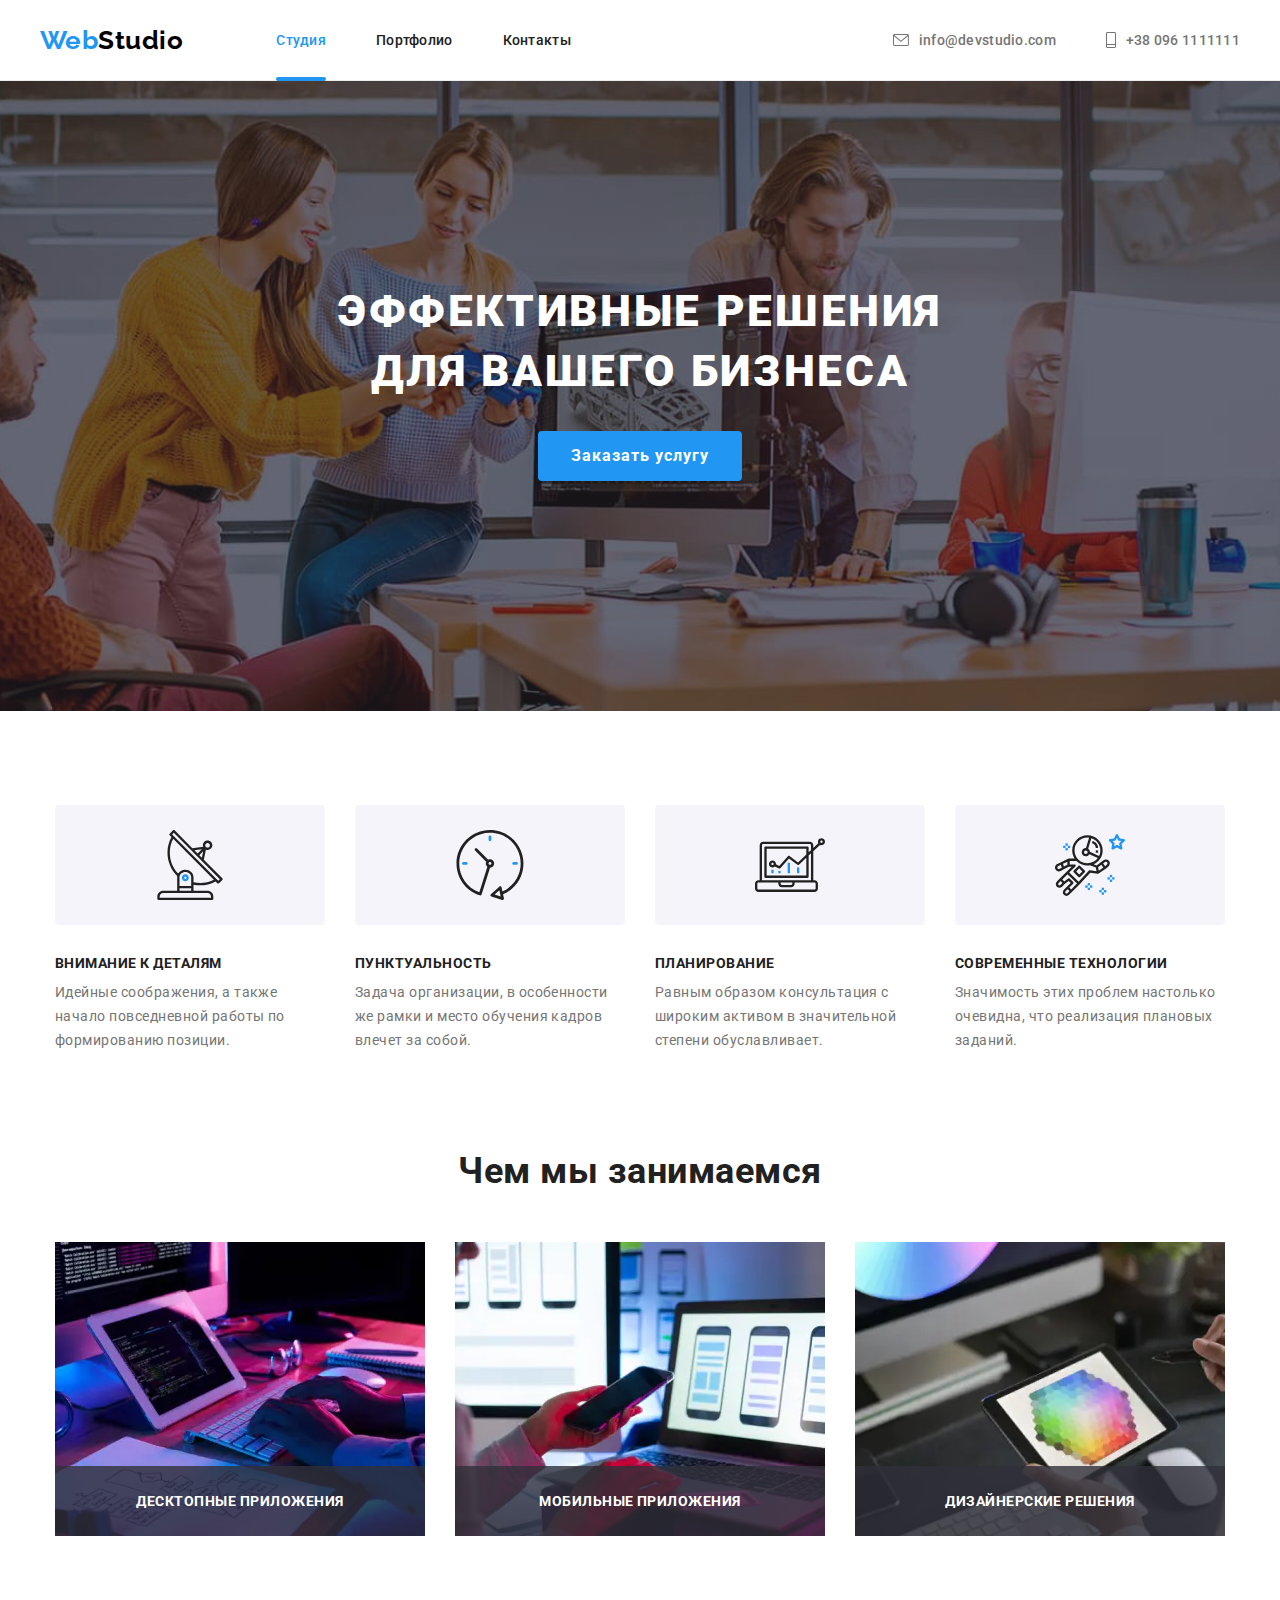
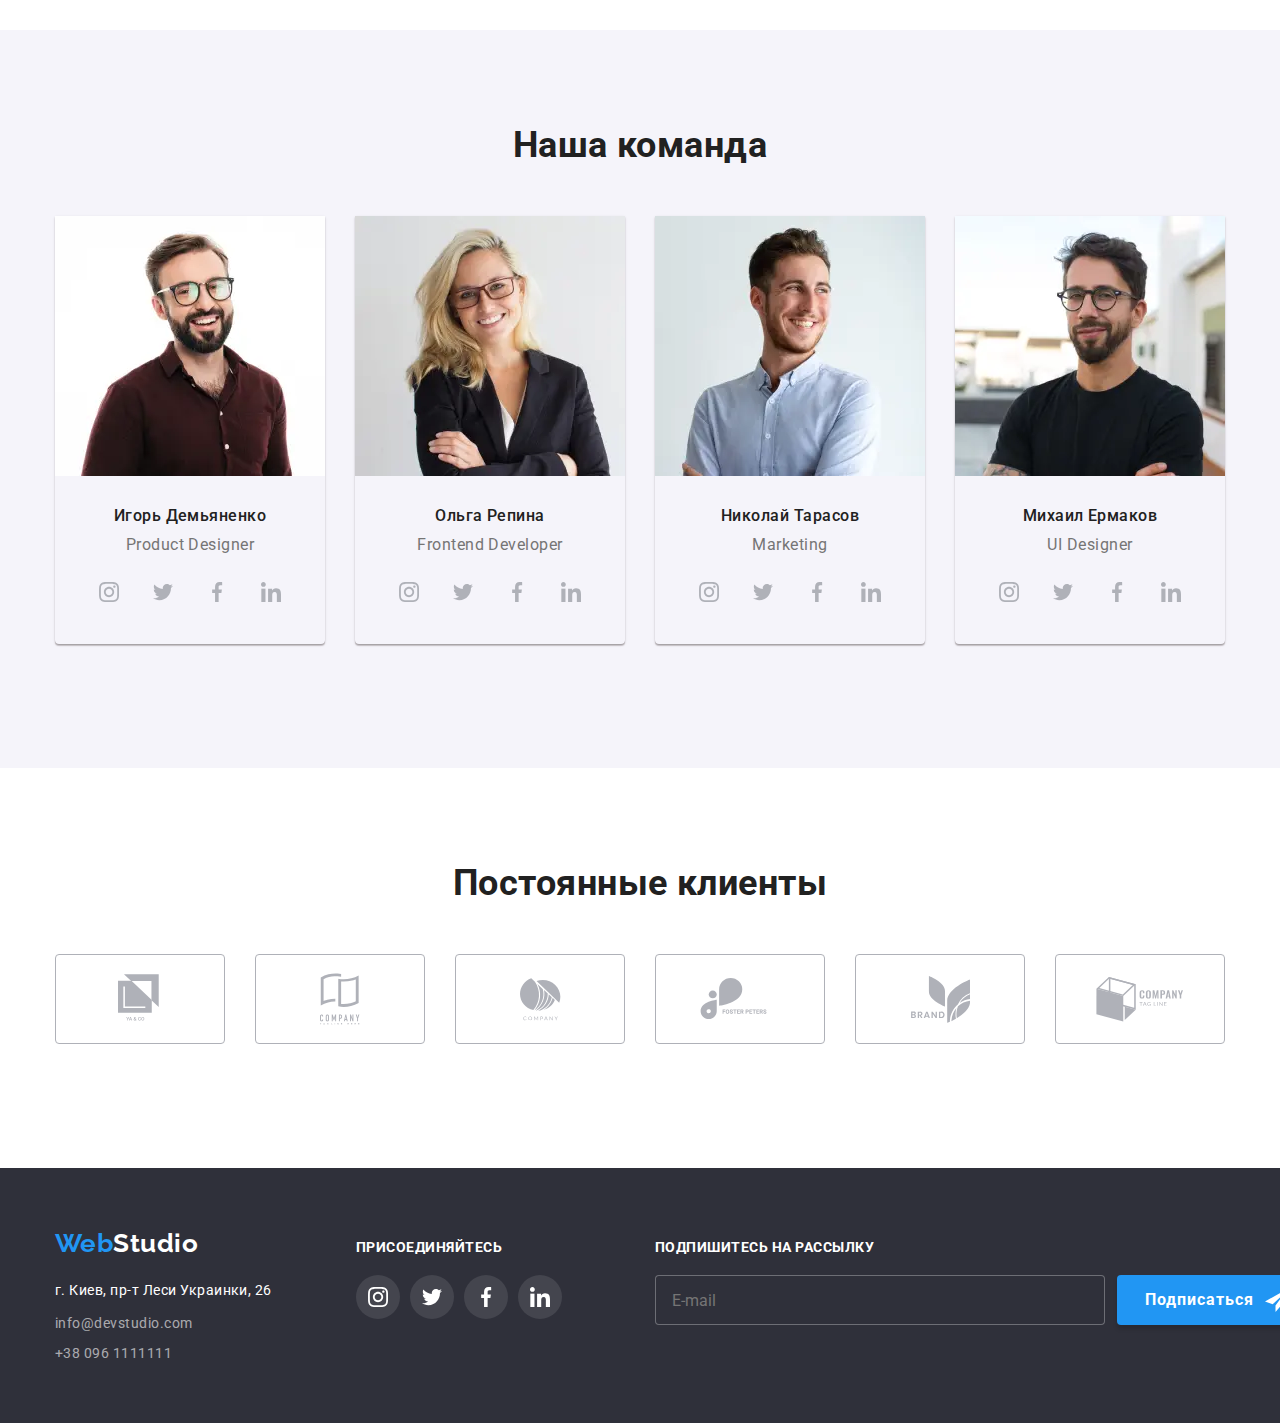
==== commit d0626d48: "правит картинки и элементы для 320" ====
--- a/index.html
+++ b/index.html
@@ -22,7 +22,7 @@
                 <a class="logo link" href="./index.html">Web<span class="logo-black">Studio</span></a>
                 <ul class="nav-list list">
                     <li class="nav-list__point">
-                        <a class="nav-list__link link current" href="">Студия</a>
+                        <a class="nav-list__link link current" href="#">Студия</a>
                     </li>
                     <li class="nav-list__point">
                         <a class="nav-list__link link" href="./portfolio.html">Портфолио</a>
@@ -68,13 +68,13 @@
 
                 <ul class="mobile-nav list">
                     <li class="mobile-nav__item">
-                        <a href="" class="mobile-nav__link link">Студия</a>
+                        <a href="./index.html" class="mobile-nav__link link">Студия</a>
                     </li>
                     <li class="mobile-nav__item">
-                        <a href="" class="mobile-nav__link link">Портфолио</a>
+                        <a href="./portfolio.html" class="mobile-nav__link link">Портфолио</a>
                     </li>
                     <li class="mobile-nav__item">
-                        <a href="" class="mobile-nav__link link">Контакты</a>
+                        <a href="#" class="mobile-nav__link link">Контакты</a>
                     </li>
                 </ul>
                 <ul class="mobile-contacts list">
--- a/css/main.min.css
+++ b/css/main.min.css
@@ -1,2 +1,2 @@
-:root{--text-font: "Roboto", sans-serif;--main-text-color: #757575;--titles-text-color: #212121;--accent-color: #2196f3;--white-color: #ffffff;--black-color: #000000;--light-background: #f5f4fa;--dark-background: #2f303a;--footer-link-color: rgba(255, 255, 255, 0.6);--border-color: #afb1b8;--cubic: cubic-bezier(0.4, 0, 0.2, 1);--duration: 250ms}.visually-hidden{position:absolute !important;clip:rect(1px 1px 1px 1px);clip:rect(1px, 1px, 1px, 1px);padding:0 !important;border:0 !important;height:1px !important;width:1px !important;overflow:hidden}h1,h2,h3,h4,h5,h6,p{margin:0}ul,ol{margin:0;padding:0}img{display:block}a{display:block}.list{list-style:none}.link{text-decoration:none}.container{width:100%;padding-left:15px;padding-right:15px}.header .container{display:-webkit-box;display:-ms-flexbox;display:flex;-webkit-box-align:center;-ms-flex-align:center;align-items:center;-webkit-box-pack:justify;-ms-flex-pack:justify;justify-content:space-between;padding-top:10px;padding-bottom:10px;border-bottom:1px solid #ececec}.hero .container{width:100%;padding-top:118px;padding-bottom:118px}@media screen and (min-width: 480px){.container{width:480px;margin:0 auto}}@media screen and (min-width: 768px){.container{width:768px}.header .container{padding:0}.hero .container{padding-top:200px;padding-bottom:200px}.footer .container{display:-webkit-box;display:-ms-flexbox;display:flex;-ms-flex-wrap:wrap;flex-wrap:wrap;-ms-flex-pack:distribute;justify-content:space-around;-webkit-box-align:baseline;-ms-flex-align:baseline;align-items:baseline}}@media screen and (min-width: 1200px){.container{width:1200px}.footer .container{display:-webkit-box;display:-ms-flexbox;display:flex;-webkit-box-align:baseline;-ms-flex-align:baseline;align-items:baseline;-ms-flex-wrap:nowrap;flex-wrap:nowrap}}@media screen and (max-width: 767px){.footer .container{display:-webkit-box;display:-ms-flexbox;display:flex;-webkit-box-orient:vertical;-webkit-box-direction:normal;-ms-flex-direction:column;flex-direction:column;-webkit-box-align:center;-ms-flex-align:center;align-items:center}}body{font-family:var(--text-font);color:var(--main-text-color);letter-spacing:0.03em;background:var(--white-color)}.logo{font-family:Raleway;font-weight:700;font-size:26px;line-height:1.192;color:var(--accent-color)}.logo-black{color:var(--black-color)}.logo-white{color:var(--white-color)}.filter__btn{min-width:73px;border-radius:4px;border:none;padding:6px 23px;cursor:pointer;font-family:inherit;font-weight:500;font-size:16px;line-height:1.625;text-align:center;color:var(--titles-text-color);background:var(--light-background);-webkit-transition:color var(--duration) var(--cubic),background-color var(--duration) var(--cubic),-webkit-box-shadow var(--duration) var(--cubic);transition:color var(--duration) var(--cubic),background-color var(--duration) var(--cubic),-webkit-box-shadow var(--duration) var(--cubic);transition:color var(--duration) var(--cubic),background-color var(--duration) var(--cubic),box-shadow var(--duration) var(--cubic);transition:color var(--duration) var(--cubic),background-color var(--duration) var(--cubic),box-shadow var(--duration) var(--cubic),-webkit-box-shadow var(--duration) var(--cubic)}.filter__btn:hover,.filter__btn:focus{color:var(--white-color);background:var(--accent-color);-webkit-box-shadow:0px 3px 1px rgba(0,0,0,0.1),0px 1px 2px rgba(0,0,0,0.08),0px 2px 2px rgba(0,0,0,0.12);box-shadow:0px 3px 1px rgba(0,0,0,0.1),0px 1px 2px rgba(0,0,0,0.08),0px 2px 2px rgba(0,0,0,0.12);border-radius:4px}.social-list{display:-webkit-box;display:-ms-flexbox;display:flex;margin:0 auto}.social-list__item{width:44px;height:44px}.social-list__item:not(:last-child){margin-right:10px}.social-list__link{display:-webkit-box;display:-ms-flexbox;display:flex;-webkit-box-pack:center;-ms-flex-pack:center;justify-content:center;-webkit-box-align:center;-ms-flex-align:center;align-items:center;width:100%;height:100%;color:var(--border-color);background-color:transparent;border-radius:50%;-webkit-transition:color var(--duration) var(--cubic),background-color var(--duration) var(--cubic);transition:color var(--duration) var(--cubic),background-color var(--duration) var(--cubic)}.footer .social-list__link{background-color:rgba(255,255,255,0.1);color:var(--white-color);-webkit-transition:background-color var(--duration) var(--cubic);transition:background-color var(--duration) var(--cubic)}.social-list__link:hover,.social-list__link:focus{background-color:var(--accent-color);color:var(--white-color)}.team .social-list{margin-top:16px;width:206px}.backdrop{position:fixed;top:0;left:0;width:100%;height:100%;background-color:rgba(0,0,0,0.2);opacity:1;-webkit-transition:all var(--duration) var(--cubic);transition:all var(--duration) var(--cubic)}.modal{position:absolute;left:50%;top:50%;padding:40px;width:528px;background-color:var(--white-color);-webkit-box-shadow:0px 1px 3px rgba(0,0,0,0.12),0px 1px 1px rgba(0,0,0,0.14),0px 2px 1px rgba(0,0,0,0.2);box-shadow:0px 1px 3px rgba(0,0,0,0.12),0px 1px 1px rgba(0,0,0,0.14),0px 2px 1px rgba(0,0,0,0.2);border-radius:4px;-webkit-transform:translate(-50%, -50%) scale(1);transform:translate(-50%, -50%) scale(1);opacity:1;-webkit-transition:opacity var(--duration) var(--cubic),-webkit-transform var(--duration) var(--cubic);transition:opacity var(--duration) var(--cubic),-webkit-transform var(--duration) var(--cubic);transition:opacity var(--duration) var(--cubic),transform var(--duration) var(--cubic);transition:opacity var(--duration) var(--cubic),transform var(--duration) var(--cubic),-webkit-transform var(--duration) var(--cubic)}.backdrop.is-hidden{opacity:0;visibility:hidden;pointer-events:none}.backdrop.is-hidden .modal{opacity:0;-webkit-transform:translate(-50%, -50%) scale(0.5);transform:translate(-50%, -50%) scale(0.5)}.modal-name{font-weight:700;font-size:20px;line-height:1.15;text-align:center;margin-bottom:12px;color:var(--titles-text-color)}.input-wrapper{position:relative;display:block}.modal-form{display:-webkit-box;display:-ms-flexbox;display:flex;-webkit-box-orient:vertical;-webkit-box-direction:normal;-ms-flex-direction:column;flex-direction:column}.modal-form__label{margin-bottom:10px;font-size:12px;line-height:1.167}.modal-form__input{display:block;margin-top:4px;padding-left:42px;width:100%;height:40px;border:1px solid rgba(33,33,33,0.2);border-radius:4px;-webkit-transition:border-color var(--duration) var(--cubic);transition:border-color var(--duration) var(--cubic)}.modal-form__comment{display:block;padding:16px 12px;margin-bottom:20px;margin-top:4px;width:100%;height:120px;border:1px solid rgba(33,33,33,0.2);border-radius:4px;resize:none;-webkit-transition:border-color var(--duration) var(--cubic);transition:border-color var(--duration) var(--cubic)}.modal-form__input:focus,.modal-form__comment:focus{outline:none;border-color:var(--accent-color)}.modal-form__comment::-webkit-input-placeholder{color:rgba(117,117,117,0.5)}.modal-form__comment:-ms-input-placeholder{color:rgba(117,117,117,0.5)}.modal-form__comment::-ms-input-placeholder{color:rgba(117,117,117,0.5)}.modal-form__comment::placeholder{color:rgba(117,117,117,0.5)}.modal-form__link{display:inline-block;color:var(--accent-color)}.checkbox-label{position:relative;font-size:14px;line-height:1.71}.modal-form__checkbox:checked+.checkbox-label{color:var(--accent-color)}.checkbox-text{margin-left:35px}.checkbox-element{position:absolute;left:10px;top:50%;-webkit-transform:translateY(-50%);transform:translateY(-50%);width:16px;height:15px;background-image:url(../img/studio-imgs/checkbox-empty.svg);fill:var(--titles-text-color);outline:0px solid #ffffff;-webkit-transition:outline var(--duration) var(--cubic);transition:outline var(--duration) var(--cubic)}.modal-form__checkbox:checked+.checkbox-element{background-image:url(../img/studio-imgs/checkbox-checked.svg)}.modal-form__checkbox:focus+.checkbox-element{outline:1px solid var(--accent-color)}.close-btn{position:absolute;top:8px;right:8px;display:-webkit-box;display:-ms-flexbox;display:flex;-webkit-box-pack:center;-ms-flex-pack:center;justify-content:center;-webkit-box-align:center;-ms-flex-align:center;align-items:center;width:30px;height:30px;background:var(--white-color);border:1px solid rgba(0,0,0,0.1);border-radius:50%;-webkit-box-sizing:border-box;box-sizing:border-box;cursor:pointer}.modal-form__btn{margin:0 auto;margin-top:30px;width:200px;height:50px;border-radius:4px;border:none;background-color:var(--accent-color);color:var(--white-color);-webkit-box-shadow:0px 4px 4px rgba(0,0,0,0.15);box-shadow:0px 4px 4px rgba(0,0,0,0.15);font-family:inherit;text-align:center;font-weight:700;font-size:16px;line-height:1.87;letter-spacing:0.06em;cursor:pointer}@media screen and (max-width: 1199px){.modal{padding:40px;width:450px}}.icon{fill:currentColor}.header .icon{margin-right:10px}.icon-modal{position:absolute;top:50%;left:12px;-webkit-transform:translateY(-50%);transform:translateY(-50%);-webkit-transition:fill var(--duration) var(--cubic);transition:fill var(--duration) var(--cubic)}.modal-form__input:focus+.icon-modal{fill:var(--accent-color)}.sub-title{font-weight:700;font-size:36px;line-height:1.167;text-align:center;color:var(--titles-text-color)}@media screen and (max-width: 767px){.nav-list,.contacts-list{display:none}.burger-btn{background-color:transparent;border:none;padding:0;height:40px;cursor:pointer;-webkit-transition:fill var(--duration) var(--cubic);transition:fill var(--duration) var(--cubic)}.burger-btn:hover,.burger-btn:focus{fill:var(--accent-color)}.burger-icon,.close-menu-icon{width:40px;height:40px}.mobile-menu{position:absolute;top:0;left:50%;-webkit-transform:translateX(-50%) translateY(-200%);transform:translateX(-50%) translateY(-200%);-webkit-transition:-webkit-transform var(--duration) var(--cubic);transition:-webkit-transform var(--duration) var(--cubic);transition:transform var(--duration) var(--cubic);transition:transform var(--duration) var(--cubic), -webkit-transform var(--duration) var(--cubic);width:100%;max-width:480px;height:100vh;padding-top:48px;padding-left:40px;background-color:var(--white-color)}.mobile-menu.is-open{-webkit-transform:translateX(-50%) translateY(0);transform:translateX(-50%) translateY(0)}.close-menu-btn{position:absolute;top:10px;right:15px;border:none;background-color:transparent;cursor:pointer;-webkit-transition:fill var(--duration) var(--cubic);transition:fill var(--duration) var(--cubic)}.close-menu-btn:hover,.close-menu-btn:focus{fill:var(--accent-color)}.mobile-nav{font-weight:500;font-size:40px;line-height:1.119;letter-spacing:0.02em}.mobile-nav__item:not(:last-child){margin-bottom:30px}.mobile-nav__link{color:var(--titles-text-color);-webkit-transition:color var(--duration) var(--cubic);transition:color var(--duration) var(--cubic)}.mobile-nav__link:focus,.mobile-nav__link:hover{color:var(--accent-color)}.mobile-contacts{margin-top:100px;font-weight:500;font-size:24px;line-height:1.167;letter-spacing:0.02em}.mobile-contacts__phone{margin-bottom:32px}.mobile-contacts__link{color:var(--main-text-color);-webkit-transition:color var(--duration) var(--cubic),font-size var(--duration) var(--cubic);transition:color var(--duration) var(--cubic),font-size var(--duration) var(--cubic)}.mobile-contacts__link:hover,.mobile-contacts__link:focus{font-size:34px;line-height:1.176;color:var(--accent-color)}.mobile-soc{display:-webkit-box;display:-ms-flexbox;display:flex;margin-top:64px;width:357px}.mobile-soc__link{font-size:18px;line-height:1.22;letter-spacing:0.02em;color:var(--accent-color)}.mobile-soc__item:not(:last-child){padding-right:10px;border-right:1px solid rgba(33,33,33,0.2)}.mobile-soc__item:not(:first-child){padding-left:10px}}@media screen and (min-width: 768px){.mobile-menu,.burger-btn{display:none}.nav{display:-webkit-box;display:-ms-flexbox;display:flex;-webkit-box-align:center;-ms-flex-align:center;align-items:center}.nav-list{display:-webkit-box;display:-ms-flexbox;display:flex;-webkit-box-align:center;-ms-flex-align:center;align-items:center;margin-left:88px}.nav-list__point:not(:last-child){position:relative;margin-right:50px}.nav-list__link{display:-webkit-box;display:-ms-flexbox;display:flex;-webkit-box-align:center;-ms-flex-align:center;align-items:center;padding-top:32px;padding-bottom:32px;font-weight:500;font-size:14px;line-height:1.143;letter-spacing:0.02em;color:var(--titles-text-color);fill:var(--main-text-color);-webkit-transition:color var(--duration) var(--cubic);transition:color var(--duration) var(--cubic)}.nav-list__link:hover,.nav-list__link:focus,.contacts-list__link:hover,.contacts-list__link:focus,.footer-contact-link:hover,.footer-contact-link:focus{color:var(--accent-color)}.current{color:var(--accent-color)}.current::after{position:absolute;bottom:-1px;display:block;content:"";width:100%;height:4px;border-radius:2px;background-color:var(--accent-color)}.contacts-list__link{display:-webkit-box;display:-ms-flexbox;display:flex;-webkit-box-align:center;-ms-flex-align:center;align-items:center;font-weight:500;font-size:14px;line-height:1.143;letter-spacing:0.02em;color:var(--main-text-color);fill:var(--main-text-color);-webkit-transition:color var(--duration) var(--cubic);transition:color var(--duration) var(--cubic)}.contacts-list__link:first-child{margin-bottom:10px}}@media screen and (min-width: 1200px){.nav-list{margin-left:93px}.contacts-list{display:-webkit-box;display:-ms-flexbox;display:flex;-webkit-box-align:center;-ms-flex-align:center;align-items:center;margin-left:auto}.contacts-list__item:not(:last-child){margin-right:50px}.contacts-list__link:first-child{margin-bottom:0}}.hero{background:var(--dark-background);background-position:50%}.hero-button{display:-webkit-box;display:-ms-flexbox;display:flex;margin:30px auto;min-width:200px;height:50px;border-radius:4px;border:none;padding:10px 33px;cursor:pointer;font-weight:700;font-size:16px;line-height:1.875;-webkit-box-align:center;-ms-flex-align:center;align-items:center;text-align:center;letter-spacing:0.06em;color:var(--white-color);background-color:var(--accent-color);-webkit-box-shadow:0px 4px 4px rgba(0,0,0,0.15);box-shadow:0px 4px 4px rgba(0,0,0,0.15)}.hero-title{margin:0 auto;font-weight:900;font-size:26px;line-height:1.615;text-align:center;letter-spacing:0.06em;text-transform:uppercase;color:var(--white-color)}@media screen and (max-width: 767px){.hero{background-image:-webkit-gradient(linear, left top, left bottom, from(rgba(47,48,58,0.4)), to(rgba(47,48,58,0.4))),url("../../img/studio-imgs/mobile/header-img-mob.jpg");background-image:linear-gradient(rgba(47,48,58,0.4), rgba(47,48,58,0.4)),url("../../img/studio-imgs/mobile/header-img-mob.jpg");background-size:cover}}@media screen and (min-device-pixel-ratio: 2) and (min-width: 320px), screen and (-webkit-min-device-pixel-ratio: 2) and (min-width: 320px), screen and (min-resolution: 192dpi) and (min-width: 320px), screen and (min-resolution: 2dppx) and (min-width: 320px){.hero{background-image:-webkit-gradient(linear, left top, left bottom, from(rgba(47,48,58,0.4)), to(rgba(47,48,58,0.4))),url("../../img/studio-imgs/mobile/header-img-mob@2x.jpg");background-image:linear-gradient(rgba(47,48,58,0.4), rgba(47,48,58,0.4)),url("../../img/studio-imgs/mobile/header-img-mob@2x.jpg")}}@media screen and (min-width: 768px){.hero{background-image:-webkit-gradient(linear, left top, left bottom, from(rgba(47,48,58,0.4)), to(rgba(47,48,58,0.4))),url("../../img/studio-imgs/tablet/header-img-tabl.jpg");background-image:linear-gradient(rgba(47,48,58,0.4), rgba(47,48,58,0.4)),url("../../img/studio-imgs/tablet/header-img-tabl.jpg");background-size:cover}}@media screen and (min-device-pixel-ratio: 2) and (min-width: 768px), screen and (-webkit-min-device-pixel-ratio: 2) and (min-width: 768px), screen and (min-resolution: 192dpi) and (min-width: 768px), screen and (min-resolution: 2dppx) and (min-width: 768px){.hero{background-image:-webkit-gradient(linear, left top, left bottom, from(rgba(47,48,58,0.4)), to(rgba(47,48,58,0.4))),url("../../img/studio-imgs/tablet/header-img-tabl@2x.jpg");background-image:linear-gradient(rgba(47,48,58,0.4), rgba(47,48,58,0.4)),url("../../img/studio-imgs/tablet/header-img-tabl@2x.jpg")}}@media screen and (min-width: 1200px){.hero{background-image:-webkit-gradient(linear, left top, left bottom, from(rgba(47,48,58,0.4)), to(rgba(47,48,58,0.4))),url("../../img/studio-imgs/desktop/header-img-desk.jpg");background-image:linear-gradient(rgba(47,48,58,0.4), rgba(47,48,58,0.4)),url("../../img/studio-imgs/desktop/header-img-desk.jpg");background-size:cover}.hero-title{font-weight:900;font-size:44px;line-height:1.364}}@media screen and (min-device-pixel-ratio: 2) and (min-width: 1200px), screen and (-webkit-min-device-pixel-ratio: 2) and (min-width: 1200px), screen and (min-resolution: 192dpi) and (min-width: 1200px), screen and (min-resolution: 2dppx) and (min-width: 1200px){.hero{background-image:-webkit-gradient(linear, left top, left bottom, from(rgba(47,48,58,0.4)), to(rgba(47,48,58,0.4))),url("../../img/studio-imgs/desktop/header-img-desk@2x.jpg");background-image:linear-gradient(rgba(47,48,58,0.4), rgba(47,48,58,0.4)),url("../../img/studio-imgs/desktop/header-img-desk@2x.jpg")}}.features{padding-top:60px}.features-icon{width:70px;height:70px}.icon-box{display:-webkit-box;display:-ms-flexbox;display:flex;-webkit-box-pack:center;-ms-flex-pack:center;justify-content:center;-webkit-box-align:center;-ms-flex-align:center;align-items:center;border-radius:4px;height:120px;background-color:var(--light-background);margin-bottom:30px}.features-list__item{margin-bottom:30px;min-height:226px}.features-list__name{font-weight:700;font-size:14px;line-height:1.143;text-transform:uppercase;color:var(--titles-text-color)}.features-list__description{margin-top:10px;font-weight:normal;font-size:14px;line-height:1.714}@media screen and (max-width: 767px){.icon-box{width:100%}.features-list__name{text-align:center}}@media screen and (min-width: 767px){.features-list{display:-webkit-box;display:-ms-flexbox;display:flex;-webkit-box-pack:center;-ms-flex-pack:center;justify-content:center;-ms-flex-wrap:wrap;flex-wrap:wrap}.features-list__item{width:251px;margin-right:30px}}@media screen and (min-width: 1200px){.features-list{-webkit-box-pack:justify;-ms-flex-pack:justify;justify-content:space-between}.features-list__item{width:270px;height:251px;margin:0}.features{padding-top:94px}}@media screen and (max-width: 1199px){.service{display:none}}@media screen and (min-width: 1200px){.service{padding-top:94px;padding-bottom:94px}.service-list{display:-webkit-box;display:-ms-flexbox;display:flex;margin-top:50px;-webkit-box-pack:justify;-ms-flex-pack:justify;justify-content:space-between}.service-list__item{position:relative;width:370px;height:294px}.service-list__name{position:absolute;bottom:0;padding:27px;width:370px;height:70px;background:rgba(47,48,58,0.8);font-weight:700;font-size:14px;line-height:1.143;text-align:center;text-transform:uppercase;color:var(--white-color)}}.team{background:var(--light-background)}.members-list{margin-top:50px}.members-item{width:450px;-webkit-box-shadow:0px 1px 3px rgba(0,0,0,0.12),0px 1px 1px rgba(0,0,0,0.14),0px 2px 1px rgba(70,44,44,0.2);box-shadow:0px 1px 3px rgba(0,0,0,0.12),0px 1px 1px rgba(0,0,0,0.14),0px 2px 1px rgba(70,44,44,0.2);border-radius:0px 0px 4px 4px;margin-bottom:30px}.member-name{font-weight:500;font-size:16px;line-height:1.188;text-align:center;color:var(--titles-text-color)}.member-position{margin-top:10px;font-size:16px;line-height:1.188;text-align:center}.member-decription{padding:30px}@media screen and (min-width: 768px){.members-list{display:-webkit-box;display:-ms-flexbox;display:flex;-ms-flex-wrap:wrap;flex-wrap:wrap}.members-item{width:354px}.members-item:not(:nth-child(2n)){margin-right:30px}.members-item:nth-last-child(n+2){margin-bottom:30px}}@media screen and (max-width: 1199px){.team{padding-bottom:60px;padding-top:60px}.sub-title{font-size:28px;line-height:1.179}}@media screen and (min-width: 1200px){.team{padding-bottom:94px;padding-top:94px}.members-item{width:270px}.members-item:not(:last-child){margin-right:30px}}.clients-list{display:-webkit-box;display:-ms-flexbox;display:flex;-ms-flex-wrap:wrap;flex-wrap:wrap;margin-top:50px;-webkit-box-pack:center;-ms-flex-pack:center;justify-content:center}.clients-list__item{width:170px;height:90px}.clients-list__link{display:-webkit-box;display:-ms-flexbox;display:flex;-webkit-box-pack:center;-ms-flex-pack:center;justify-content:center;-webkit-box-align:center;-ms-flex-align:center;align-items:center;width:100%;height:100%;border:1px solid var(--border-color);border-radius:4px;color:var(--border-color);-webkit-transition:border-color var(--duration) var(--cubic),color var(--duration) var(--cubic);transition:border-color var(--duration) var(--cubic),color var(--duration) var(--cubic)}.clients-list__link:hover,.clients-list__link:focus{border-color:var(--accent-color);color:var(--accent-color)}@media screen and (max-width: 767px){.clients-list__item:nth-last-child(n+2){margin-bottom:30px}.clients-list__item:not(:nth-child(2n)){margin-right:30px}}@media screen and (min-width: 768px) and (max-width: 1199px){.clients-list__item:nth-last-child(n+3){margin-bottom:30px}.clients-list__item:not(:nth-child(3n)){margin-right:30px}}@media screen and (max-width: 1199px){.clients{padding-top:60px;padding-bottom:60px}}@media screen and (min-width: 1200px){.clients{padding-top:94px;padding-bottom:94px}.clients-list__item:not(:last-child){margin-right:30px}}.footer{padding-top:60px;padding-bottom:60px;min-height:252px;background:var(--dark-background);margin:0 auto}.footer-address{font-size:14px;line-height:1.714;color:var(--white-color)}.address{font-style:normal;margin-top:20px}.footer-contact-item{margin-top:9px;width:231px;height:21px}.footer-contact-link{display:inline-block;font-size:14px;line-height:1.714;color:var(--white-color);color:var(--footer-link-color);font-style:normal;width:100%;height:100%;-webkit-transition:color var(--duration) var(--cubic);transition:color var(--duration) var(--cubic)}.join{font-weight:700;font-size:14px;line-height:1.142;text-transform:uppercase;color:var(--white-color);margin-bottom:20px}.footer-submit-btn{display:-webkit-box;display:-ms-flexbox;display:flex;-webkit-box-pack:justify;-ms-flex-pack:justify;justify-content:space-between;-webkit-box-align:center;-ms-flex-align:center;align-items:center;margin:0 auto;padding:10px 28px;min-width:200px;height:50px;color:var(--white-color);background:var(--accent-color);-webkit-box-shadow:0px 4px 4px rgba(0,0,0,0.15);box-shadow:0px 4px 4px rgba(0,0,0,0.15);border:none;border-radius:4px;font-weight:700;font-size:16px;line-height:1.87;letter-spacing:0.06em;cursor:pointer}@media screen and (min-width: 320px){.join{margin-top:60px}.subscribe-mail{min-width:450px;height:50px;padding:15px 16px;background-color:var(--dark-background);border-radius:4px;border:1px solid rgba(255,255,255,0.3);font-weight:400;font-size:16px;line-height:1.25;color:var(--white-color)}}@media screen and (min-width: 768px){.footer-social{margin-left:165px}}@media screen and (max-width: 1199px){.footer{text-align:center}.footer-submit-btn{margin-top:20px}}@media screen and (min-width: 1200px){.footer-submit-btn{margin-left:12px}.footer-contacts{margin-right:70px}.footer-social{margin-right:93px;margin-left:0}.footer-form{display:-webkit-box;display:-ms-flexbox;display:flex}.subscribe-mail{min-width:358px}}.portfolio{padding-top:94px;padding-bottom:94px}.filter{display:-webkit-box;display:-ms-flexbox;display:flex;-webkit-box-pack:center;-ms-flex-pack:center;justify-content:center;margin-bottom:50px}.filter__item:not(:last-child){margin-right:8px}.example-img-wrapper{position:relative;overflow:hidden}.overlay{position:absolute;top:0;left:0;width:100%;height:100%;padding:63px 24px;font-size:18px;line-height:1.56;overflow:auto;background-color:rgba(33,150,243,0.9);color:var(--white-color);-webkit-transform:translateY(101%);transform:translateY(101%);-webkit-transition:-webkit-transform var(--duration) var(--cubic);transition:-webkit-transform var(--duration) var(--cubic);transition:transform var(--duration) var(--cubic);transition:transform var(--duration) var(--cubic), -webkit-transform var(--duration) var(--cubic)}.example-link:hover .overlay,.example-link:focus .overlay{-webkit-transform:translateY(0);transform:translateY(0)}.examples-list{display:-webkit-box;display:-ms-flexbox;display:flex;-ms-flex-wrap:wrap;flex-wrap:wrap;margin:-15px}.example{outline:1px solid #eeeeee;margin:15px;width:370px;height:404px;-webkit-transition:-webkit-box-shadow var(--duration) var(--cubic);transition:-webkit-box-shadow var(--duration) var(--cubic);transition:box-shadow var(--duration) var(--cubic);transition:box-shadow var(--duration) var(--cubic), -webkit-box-shadow var(--duration) var(--cubic)}.example:hover,.example:focus{-webkit-box-shadow:0px 1px 1px rgba(0,0,0,0.12),0px 4px 4px rgba(0,0,0,0.06),1px 4px 6px rgba(0,0,0,0.16);box-shadow:0px 1px 1px rgba(0,0,0,0.12),0px 4px 4px rgba(0,0,0,0.06),1px 4px 6px rgba(0,0,0,0.16)}.example-link{color:inherit;width:100%;height:100%}.example-description{padding:20px 24px}.example-name{margin-bottom:4px;font-weight:700;font-size:18px;line-height:2;letter-spacing:0.06em;color:var(--titles-text-color)}.example-sort{font-size:16px;line-height:1.875}
+:root{--text-font: "Roboto", sans-serif;--main-text-color: #757575;--titles-text-color: #212121;--accent-color: #2196f3;--white-color: #ffffff;--black-color: #000000;--light-background: #f5f4fa;--dark-background: #2f303a;--footer-link-color: rgba(255, 255, 255, 0.6);--border-color: #afb1b8;--cubic: cubic-bezier(0.4, 0, 0.2, 1);--duration: 250ms}.visually-hidden{position:absolute !important;clip:rect(1px 1px 1px 1px);clip:rect(1px, 1px, 1px, 1px);padding:0 !important;border:0 !important;height:1px !important;width:1px !important;overflow:hidden}h1,h2,h3,h4,h5,h6,p{margin:0}ul,ol{margin:0;padding:0}img{display:block;width:100%;height:auto}a{display:block}.list{list-style:none}.link{text-decoration:none}.container{width:100%;padding-left:15px;padding-right:15px}.header .container{display:-webkit-box;display:-ms-flexbox;display:flex;-webkit-box-align:center;-ms-flex-align:center;align-items:center;-webkit-box-pack:justify;-ms-flex-pack:justify;justify-content:space-between;padding-top:10px;padding-bottom:10px}.hero .container{width:100%;padding-top:118px;padding-bottom:118px}@media screen and (min-width: 480px){.container{width:480px;margin:0 auto}}@media screen and (min-width: 768px){.container{width:768px}.header .container{padding:0}.hero .container{padding-top:200px;padding-bottom:200px}.footer .container{display:-webkit-box;display:-ms-flexbox;display:flex;-ms-flex-wrap:wrap;flex-wrap:wrap;-ms-flex-pack:distribute;justify-content:space-around;-webkit-box-align:baseline;-ms-flex-align:baseline;align-items:baseline}}@media screen and (min-width: 1200px){.container{width:1200px}.footer .container{display:-webkit-box;display:-ms-flexbox;display:flex;-webkit-box-align:baseline;-ms-flex-align:baseline;align-items:baseline;-ms-flex-wrap:nowrap;flex-wrap:nowrap}}@media screen and (max-width: 767px){.footer .container{display:-webkit-box;display:-ms-flexbox;display:flex;-webkit-box-orient:vertical;-webkit-box-direction:normal;-ms-flex-direction:column;flex-direction:column;-webkit-box-align:center;-ms-flex-align:center;align-items:center}}body{font-family:var(--text-font);color:var(--main-text-color);letter-spacing:0.03em;background:var(--white-color)}.logo{font-family:Raleway;font-weight:700;font-size:26px;line-height:1.192;color:var(--accent-color)}.logo-black{color:var(--black-color)}.logo-white{color:var(--white-color)}.filter__btn{min-width:73px;border-radius:4px;border:none;padding:6px 23px;cursor:pointer;font-family:inherit;font-weight:500;font-size:16px;line-height:1.625;text-align:center;color:var(--titles-text-color);background:var(--light-background);-webkit-transition:color var(--duration) var(--cubic),background-color var(--duration) var(--cubic),-webkit-box-shadow var(--duration) var(--cubic);transition:color var(--duration) var(--cubic),background-color var(--duration) var(--cubic),-webkit-box-shadow var(--duration) var(--cubic);transition:color var(--duration) var(--cubic),background-color var(--duration) var(--cubic),box-shadow var(--duration) var(--cubic);transition:color var(--duration) var(--cubic),background-color var(--duration) var(--cubic),box-shadow var(--duration) var(--cubic),-webkit-box-shadow var(--duration) var(--cubic)}.filter__btn:hover,.filter__btn:focus{color:var(--white-color);background:var(--accent-color);-webkit-box-shadow:0px 3px 1px rgba(0,0,0,0.1),0px 1px 2px rgba(0,0,0,0.08),0px 2px 2px rgba(0,0,0,0.12);box-shadow:0px 3px 1px rgba(0,0,0,0.1),0px 1px 2px rgba(0,0,0,0.08),0px 2px 2px rgba(0,0,0,0.12);border-radius:4px}.social-list{display:-webkit-box;display:-ms-flexbox;display:flex;margin:0 auto}.social-list__item{width:44px;height:44px}.social-list__item:not(:last-child){margin-right:10px}.social-list__link{display:-webkit-box;display:-ms-flexbox;display:flex;-webkit-box-pack:center;-ms-flex-pack:center;justify-content:center;-webkit-box-align:center;-ms-flex-align:center;align-items:center;width:100%;height:100%;color:var(--border-color);background-color:transparent;border-radius:50%;-webkit-transition:color var(--duration) var(--cubic),background-color var(--duration) var(--cubic);transition:color var(--duration) var(--cubic),background-color var(--duration) var(--cubic)}.footer .social-list__link{background-color:rgba(255,255,255,0.1);color:var(--white-color);-webkit-transition:background-color var(--duration) var(--cubic);transition:background-color var(--duration) var(--cubic)}.social-list__link:hover,.social-list__link:focus{background-color:var(--accent-color);color:var(--white-color)}.team .social-list{margin-top:16px;width:206px}.backdrop{position:fixed;top:0;left:0;width:100%;height:100%;background-color:rgba(0,0,0,0.2);opacity:1;-webkit-transition:all var(--duration) var(--cubic);transition:all var(--duration) var(--cubic)}.modal{position:absolute;left:50%;top:50%;padding:40px;max-height:581px;width:528px;background-color:var(--white-color);-webkit-box-shadow:0px 1px 3px rgba(0,0,0,0.12),0px 1px 1px rgba(0,0,0,0.14),0px 2px 1px rgba(0,0,0,0.2);box-shadow:0px 1px 3px rgba(0,0,0,0.12),0px 1px 1px rgba(0,0,0,0.14),0px 2px 1px rgba(0,0,0,0.2);border-radius:4px;-webkit-transform:translate(-50%, -50%) scale(1);transform:translate(-50%, -50%) scale(1);opacity:1;-webkit-transition:opacity var(--duration) var(--cubic),-webkit-transform var(--duration) var(--cubic);transition:opacity var(--duration) var(--cubic),-webkit-transform var(--duration) var(--cubic);transition:opacity var(--duration) var(--cubic),transform var(--duration) var(--cubic);transition:opacity var(--duration) var(--cubic),transform var(--duration) var(--cubic),-webkit-transform var(--duration) var(--cubic)}.backdrop.is-hidden{opacity:0;visibility:hidden;pointer-events:none}.backdrop.is-hidden .modal{opacity:0;-webkit-transform:translate(-50%, -50%) scale(0.5);transform:translate(-50%, -50%) scale(0.5)}.modal-name{font-weight:700;font-size:20px;line-height:1.15;text-align:center;margin-bottom:12px;color:var(--titles-text-color)}.input-wrapper{position:relative;display:block}.modal-form{display:-webkit-box;display:-ms-flexbox;display:flex;-webkit-box-orient:vertical;-webkit-box-direction:normal;-ms-flex-direction:column;flex-direction:column}.modal-form__label{margin-bottom:10px;font-size:12px;line-height:1.167}.modal-form__input{display:block;margin-top:4px;padding-left:42px;width:100%;height:40px;border:1px solid rgba(33,33,33,0.2);border-radius:4px;-webkit-transition:border-color var(--duration) var(--cubic);transition:border-color var(--duration) var(--cubic)}.modal-form__comment{display:block;padding:16px 12px;margin-bottom:20px;margin-top:4px;width:100%;height:120px;border:1px solid rgba(33,33,33,0.2);border-radius:4px;resize:none;-webkit-transition:border-color var(--duration) var(--cubic);transition:border-color var(--duration) var(--cubic)}.modal-form__input:focus,.modal-form__comment:focus{outline:none;border-color:var(--accent-color)}.modal-form__comment::-webkit-input-placeholder{color:rgba(117,117,117,0.5)}.modal-form__comment:-ms-input-placeholder{color:rgba(117,117,117,0.5)}.modal-form__comment::-ms-input-placeholder{color:rgba(117,117,117,0.5)}.modal-form__comment::placeholder{color:rgba(117,117,117,0.5)}.modal-form__link{display:inline-block;color:var(--accent-color)}.checkbox-label{position:relative;font-size:14px;line-height:1.71}.modal-form__checkbox:checked+.checkbox-label{color:var(--accent-color)}.checkbox-text{margin-left:35px}.checkbox-element{position:absolute;left:10px;top:50%;-webkit-transform:translateY(-50%);transform:translateY(-50%);width:16px;height:15px;background-image:url(../img/studio-imgs/checkbox-empty.svg);fill:var(--titles-text-color);outline:0px solid #ffffff;-webkit-transition:outline var(--duration) var(--cubic);transition:outline var(--duration) var(--cubic)}.modal-form__checkbox:checked+.checkbox-element{background-image:url(../img/studio-imgs/checkbox-checked.svg)}.modal-form__checkbox:focus+.checkbox-element{outline:1px solid var(--accent-color)}.close-btn{position:absolute;top:8px;right:8px;display:-webkit-box;display:-ms-flexbox;display:flex;-webkit-box-pack:center;-ms-flex-pack:center;justify-content:center;-webkit-box-align:center;-ms-flex-align:center;align-items:center;width:30px;height:30px;background:var(--white-color);border:1px solid rgba(0,0,0,0.1);border-radius:50%;-webkit-box-sizing:border-box;box-sizing:border-box;cursor:pointer}.modal-form__btn{margin:0 auto;margin-top:30px;width:200px;height:50px;border-radius:4px;border:none;background-color:var(--accent-color);color:var(--white-color);-webkit-box-shadow:0px 4px 4px rgba(0,0,0,0.15);box-shadow:0px 4px 4px rgba(0,0,0,0.15);font-family:inherit;text-align:center;font-weight:700;font-size:16px;line-height:1.87;letter-spacing:0.06em;cursor:pointer}@media screen and (max-width: 1199px){.modal{padding:40px;max-width:450px;max-height:609px;width:95%;height:95%;overflow:scroll}.checkbox-label{position:relative;font-size:12px;line-height:1.167}.checkbox-text{margin-left:20px}.checkbox-element{position:absolute;left:0;top:50%}}.icon{fill:currentColor}.header .icon{margin-right:10px}.icon-modal{position:absolute;top:50%;left:12px;-webkit-transform:translateY(-50%);transform:translateY(-50%);-webkit-transition:fill var(--duration) var(--cubic);transition:fill var(--duration) var(--cubic)}.modal-form__input:focus+.icon-modal{fill:var(--accent-color)}.sub-title{font-weight:700;font-size:36px;line-height:1.167;text-align:center;color:var(--titles-text-color)}.header{border-bottom:1px solid #ececec}@media screen and (max-width: 767px){.nav-list,.contacts-list{display:none}.burger-btn{background-color:transparent;border:none;padding:0;height:40px;cursor:pointer;-webkit-transition:fill var(--duration) var(--cubic);transition:fill var(--duration) var(--cubic)}.burger-btn:hover,.burger-btn:focus{fill:var(--accent-color)}.burger-icon,.close-menu-icon{width:40px;height:40px}.mobile-menu{position:absolute;top:0;left:50%;-webkit-transform:translateX(-50%) translateY(-500%);transform:translateX(-50%) translateY(-500%);-webkit-transition:-webkit-transform var(--duration) var(--cubic);transition:-webkit-transform var(--duration) var(--cubic);transition:transform var(--duration) var(--cubic);transition:transform var(--duration) var(--cubic), -webkit-transform var(--duration) var(--cubic);width:100%;max-width:480px;height:100vh;padding-top:48px;padding-left:40px;background-color:var(--white-color)}.mobile-menu.is-open{-webkit-transform:translateX(-50%) translateY(0);transform:translateX(-50%) translateY(0)}.close-menu-btn{position:absolute;top:10px;right:15px;border:none;background-color:transparent;cursor:pointer;-webkit-transition:fill var(--duration) var(--cubic);transition:fill var(--duration) var(--cubic)}.close-menu-btn:hover,.close-menu-btn:focus{fill:var(--accent-color)}.mobile-nav{font-weight:500;font-size:40px;line-height:1.119;letter-spacing:0.02em}.mobile-nav__item:not(:last-child){margin-bottom:30px}.mobile-nav__link{color:var(--titles-text-color);-webkit-transition:color var(--duration) var(--cubic);transition:color var(--duration) var(--cubic)}.mobile-nav__link:focus,.mobile-nav__link:hover{color:var(--accent-color)}.mobile-contacts{margin-top:100px;font-weight:500;font-size:24px;line-height:1.167;letter-spacing:0.02em}.mobile-contacts__phone{margin-bottom:32px}.mobile-contacts__link{color:var(--main-text-color);-webkit-transition:color var(--duration) var(--cubic),font-size var(--duration) var(--cubic);transition:color var(--duration) var(--cubic),font-size var(--duration) var(--cubic)}.mobile-contacts__link:hover,.mobile-contacts__link:focus{font-size:34px;line-height:1.176;color:var(--accent-color)}.mobile-soc{display:-webkit-box;display:-ms-flexbox;display:flex;margin-top:64px;width:357px}.mobile-soc__link{font-size:18px;line-height:1.22;letter-spacing:0.02em;color:var(--accent-color)}.mobile-soc__item:not(:last-child){padding-right:10px;border-right:1px solid rgba(33,33,33,0.2)}.mobile-soc__item:not(:first-child){padding-left:10px}}@media screen and (min-width: 768px){.mobile-menu,.burger-btn{display:none}.nav{display:-webkit-box;display:-ms-flexbox;display:flex;-webkit-box-align:center;-ms-flex-align:center;align-items:center}.nav-list{display:-webkit-box;display:-ms-flexbox;display:flex;-webkit-box-align:center;-ms-flex-align:center;align-items:center;margin-left:88px}.nav-list__point:not(:last-child){position:relative;margin-right:50px}.nav-list__link{display:-webkit-box;display:-ms-flexbox;display:flex;-webkit-box-align:center;-ms-flex-align:center;align-items:center;padding-top:32px;padding-bottom:32px;font-weight:500;font-size:14px;line-height:1.143;letter-spacing:0.02em;color:var(--titles-text-color);fill:var(--main-text-color);-webkit-transition:color var(--duration) var(--cubic);transition:color var(--duration) var(--cubic)}.nav-list__link:hover,.nav-list__link:focus,.contacts-list__link:hover,.contacts-list__link:focus,.footer-contact-link:hover,.footer-contact-link:focus{color:var(--accent-color)}.current{color:var(--accent-color)}.current::after{position:absolute;bottom:-1px;display:block;content:"";width:100%;height:4px;border-radius:2px;background-color:var(--accent-color)}.contacts-list__link{display:-webkit-box;display:-ms-flexbox;display:flex;-webkit-box-align:center;-ms-flex-align:center;align-items:center;font-weight:500;font-size:14px;line-height:1.143;letter-spacing:0.02em;color:var(--main-text-color);fill:var(--main-text-color);-webkit-transition:color var(--duration) var(--cubic);transition:color var(--duration) var(--cubic)}.contacts-list__link:first-child{margin-bottom:10px}}@media screen and (min-width: 1200px){.nav-list{margin-left:93px}.contacts-list{display:-webkit-box;display:-ms-flexbox;display:flex;-webkit-box-align:center;-ms-flex-align:center;align-items:center;margin-left:auto}.contacts-list__item:not(:last-child){margin-right:50px}.contacts-list__link:first-child{margin-bottom:0}}.hero{background:var(--dark-background);background-position:50%}.hero-button{display:-webkit-box;display:-ms-flexbox;display:flex;margin:30px auto;min-width:200px;height:50px;border-radius:4px;border:none;padding:10px 33px;cursor:pointer;font-weight:700;font-size:16px;line-height:1.875;-webkit-box-align:center;-ms-flex-align:center;align-items:center;text-align:center;letter-spacing:0.06em;color:var(--white-color);background-color:var(--accent-color);-webkit-box-shadow:0px 4px 4px rgba(0,0,0,0.15);box-shadow:0px 4px 4px rgba(0,0,0,0.15)}.hero-title{margin:0 auto;font-weight:900;font-size:26px;line-height:1.615;text-align:center;letter-spacing:0.06em;text-transform:uppercase;color:var(--white-color)}@media screen and (max-width: 767px){.hero{background-image:-webkit-gradient(linear, left top, left bottom, from(rgba(47,48,58,0.4)), to(rgba(47,48,58,0.4))),url("../img/studio-imgs/mobile/header-img-mob.jpg");background-image:linear-gradient(rgba(47,48,58,0.4), rgba(47,48,58,0.4)),url("../img/studio-imgs/mobile/header-img-mob.jpg");background-size:cover}}@media screen and (min-device-pixel-ratio: 2) and (min-width: 320px), screen and (-webkit-min-device-pixel-ratio: 2) and (min-width: 320px), screen and (min-resolution: 192dpi) and (min-width: 320px), screen and (min-resolution: 2dppx) and (min-width: 320px){.hero{background-image:-webkit-gradient(linear, left top, left bottom, from(rgba(47,48,58,0.4)), to(rgba(47,48,58,0.4))),url("../img/studio-imgs/mobile/header-img-mob@2x.jpg");background-image:linear-gradient(rgba(47,48,58,0.4), rgba(47,48,58,0.4)),url("../img/studio-imgs/mobile/header-img-mob@2x.jpg")}}@media screen and (min-width: 768px){.hero{background-image:-webkit-gradient(linear, left top, left bottom, from(rgba(47,48,58,0.4)), to(rgba(47,48,58,0.4))),url("../img/studio-imgs/tablet/header-img-tabl.jpg");background-image:linear-gradient(rgba(47,48,58,0.4), rgba(47,48,58,0.4)),url("../img/studio-imgs/tablet/header-img-tabl.jpg");background-size:cover}}@media screen and (min-device-pixel-ratio: 2) and (min-width: 768px), screen and (-webkit-min-device-pixel-ratio: 2) and (min-width: 768px), screen and (min-resolution: 192dpi) and (min-width: 768px), screen and (min-resolution: 2dppx) and (min-width: 768px){.hero{background-image:-webkit-gradient(linear, left top, left bottom, from(rgba(47,48,58,0.4)), to(rgba(47,48,58,0.4))),url("../img/studio-imgs/tablet/header-img-tabl@2x.jpg");background-image:linear-gradient(rgba(47,48,58,0.4), rgba(47,48,58,0.4)),url("../img/studio-imgs/tablet/header-img-tabl@2x.jpg")}}@media screen and (min-width: 1200px){.hero{background-image:-webkit-gradient(linear, left top, left bottom, from(rgba(47,48,58,0.4)), to(rgba(47,48,58,0.4))),url("../img/studio-imgs/desktop/header-img-desk.jpg");background-image:linear-gradient(rgba(47,48,58,0.4), rgba(47,48,58,0.4)),url("../img/studio-imgs/desktop/header-img-desk.jpg");background-size:cover}.hero-title{font-weight:900;font-size:44px;line-height:1.364}}@media screen and (min-device-pixel-ratio: 2) and (min-width: 1200px), screen and (-webkit-min-device-pixel-ratio: 2) and (min-width: 1200px), screen and (min-resolution: 192dpi) and (min-width: 1200px), screen and (min-resolution: 2dppx) and (min-width: 1200px){.hero{background-image:-webkit-gradient(linear, left top, left bottom, from(rgba(47,48,58,0.4)), to(rgba(47,48,58,0.4))),url("../img/studio-imgs/desktop/header-img-desk@2x.jpg");background-image:linear-gradient(rgba(47,48,58,0.4), rgba(47,48,58,0.4)),url("../img/studio-imgs/desktop/header-img-desk@2x.jpg")}}.features{padding-top:60px}.features-icon{width:70px;height:70px}.icon-box{display:-webkit-box;display:-ms-flexbox;display:flex;-webkit-box-pack:center;-ms-flex-pack:center;justify-content:center;-webkit-box-align:center;-ms-flex-align:center;align-items:center;border-radius:4px;height:120px;background-color:var(--light-background);margin-bottom:30px}.features-list__item{margin-bottom:30px;min-height:226px}.features-list__name{font-weight:700;font-size:14px;line-height:1.143;text-transform:uppercase;color:var(--titles-text-color)}.features-list__description{margin-top:10px;font-weight:normal;font-size:14px;line-height:1.714}@media screen and (max-width: 767px){.icon-box{width:100%}.features-list__name{text-align:center}}@media screen and (min-width: 767px){.features-list{display:-webkit-box;display:-ms-flexbox;display:flex;-webkit-box-pack:center;-ms-flex-pack:center;justify-content:center;-ms-flex-wrap:wrap;flex-wrap:wrap}.features-list__item{width:251px;margin-right:30px}}@media screen and (min-width: 1200px){.features-list{-webkit-box-pack:justify;-ms-flex-pack:justify;justify-content:space-between}.features-list__item{width:270px;height:251px;margin:0}.features{padding-top:94px}}@media screen and (max-width: 1199px){.service{display:none}}@media screen and (min-width: 1200px){.service{padding-top:94px;padding-bottom:94px}.service-list{display:-webkit-box;display:-ms-flexbox;display:flex;margin-top:50px;-webkit-box-pack:justify;-ms-flex-pack:justify;justify-content:space-between}.service-list__item{position:relative;width:370px;height:294px}.service-list__name{position:absolute;bottom:0;padding:27px;width:370px;height:70px;background:rgba(47,48,58,0.8);font-weight:700;font-size:14px;line-height:1.143;text-align:center;text-transform:uppercase;color:var(--white-color)}}.team{background:var(--light-background)}.members-list{margin-top:50px}.members-item{max-width:450px;-webkit-box-shadow:0px 1px 3px rgba(0,0,0,0.12),0px 1px 1px rgba(0,0,0,0.14),0px 2px 1px rgba(70,44,44,0.2);box-shadow:0px 1px 3px rgba(0,0,0,0.12),0px 1px 1px rgba(0,0,0,0.14),0px 2px 1px rgba(70,44,44,0.2);border-radius:0px 0px 4px 4px;margin-bottom:30px}.member-name{font-weight:500;font-size:16px;line-height:1.188;text-align:center;color:var(--titles-text-color)}.member-position{margin-top:10px;font-size:16px;line-height:1.188;text-align:center}.member-decription{padding:30px}@media screen and (min-width: 768px){.members-list{display:-webkit-box;display:-ms-flexbox;display:flex;-ms-flex-wrap:wrap;flex-wrap:wrap}.members-item{width:354px}.members-item:not(:nth-child(2n)){margin-right:30px}.members-item:nth-last-child(n+2){margin-bottom:30px}}@media screen and (max-width: 1199px){.team{padding-bottom:60px;padding-top:60px}.sub-title{font-size:28px;line-height:1.179}}@media screen and (min-width: 1200px){.team{padding-bottom:94px;padding-top:94px}.members-item{width:270px}.members-item:not(:last-child){margin-right:30px}}.clients-list{display:-webkit-box;display:-ms-flexbox;display:flex;margin-top:50px}.clients-list__item{width:170px;height:90px}.clients-list__item:not(:last-child){margin-bottom:30px}.clients-list__link{display:-webkit-box;display:-ms-flexbox;display:flex;-webkit-box-pack:center;-ms-flex-pack:center;justify-content:center;-webkit-box-align:center;-ms-flex-align:center;align-items:center;width:100%;height:100%;border:1px solid var(--border-color);border-radius:4px;color:var(--border-color);-webkit-transition:border-color var(--duration) var(--cubic),color var(--duration) var(--cubic);transition:border-color var(--duration) var(--cubic),color var(--duration) var(--cubic)}.clients-list__link:hover,.clients-list__link:focus{border-color:var(--accent-color);color:var(--accent-color)}@media screen and (max-width: 479px){.clients-list{-webkit-box-orient:vertical;-webkit-box-direction:normal;-ms-flex-direction:column;flex-direction:column;-webkit-box-align:center;-ms-flex-align:center;align-items:center;margin-top:50px}}@media screen and (min-width: 480px){.clients-list{-webkit-box-orient:horizontal;-webkit-box-direction:normal;-ms-flex-direction:row;flex-direction:row;-ms-flex-wrap:wrap;flex-wrap:wrap;-webkit-box-pack:center;-ms-flex-pack:center;justify-content:center}}@media screen and (min-width: 480px) and (max-width: 767px){.clients-list__item:nth-last-child(n+2){margin-bottom:30px}.clients-list__item:not(:nth-child(2n)){margin-right:30px}}@media screen and (min-width: 768px) and (max-width: 1199px){.clients-list__item:nth-last-child(n+3){margin-bottom:30px}.clients-list__item:not(:nth-child(3n)){margin-right:30px}}@media screen and (max-width: 1199px){.clients{padding-top:60px;padding-bottom:60px}}@media screen and (min-width: 1200px){.clients{padding-top:94px;padding-bottom:94px}.clients-list__item:not(:last-child){margin-right:30px}}.footer{padding-top:60px;padding-bottom:60px;min-height:252px;background:var(--dark-background);margin:0 auto}.footer-address{font-size:14px;line-height:1.714;color:var(--white-color)}.address{font-style:normal;margin-top:20px}.footer-contact-item{margin-top:9px;width:231px;height:21px}.footer-contact-link{display:inline-block;font-size:14px;line-height:1.714;color:var(--white-color);color:var(--footer-link-color);font-style:normal;width:100%;height:100%;-webkit-transition:color var(--duration) var(--cubic);transition:color var(--duration) var(--cubic)}.join{font-weight:700;font-size:14px;line-height:1.142;text-transform:uppercase;color:var(--white-color);margin-bottom:20px}.footer-submit-btn{display:-webkit-box;display:-ms-flexbox;display:flex;-webkit-box-pack:justify;-ms-flex-pack:justify;justify-content:space-between;-webkit-box-align:center;-ms-flex-align:center;align-items:center;margin:0 auto;padding:10px 28px;min-width:200px;height:50px;color:var(--white-color);background:var(--accent-color);-webkit-box-shadow:0px 4px 4px rgba(0,0,0,0.15);box-shadow:0px 4px 4px rgba(0,0,0,0.15);border:none;border-radius:4px;font-weight:700;font-size:16px;line-height:1.87;letter-spacing:0.06em;cursor:pointer}@media screen and (min-width: 320px){.footer-social,.subscribe{margin-top:60px}.subscribe-mail{width:100%;height:50px;padding:15px 16px;background-color:var(--dark-background);border-radius:4px;border:1px solid rgba(255,255,255,0.3);font-weight:400;font-size:16px;line-height:1.25;color:var(--white-color)}}@media screen and (min-width: 480px){.subscribe-mail{width:450px}}@media screen and (min-width: 768px){.footer-social{margin-left:165px;margin-top:0}}@media screen and (max-width: 1199px){.footer{text-align:center}.footer-submit-btn{margin-top:20px}}@media screen and (min-width: 1200px){.footer-submit-btn{margin-left:12px}.footer-contacts{margin-right:70px}.footer-social{margin-right:93px;margin-left:0}.footer-form{display:-webkit-box;display:-ms-flexbox;display:flex}.subscribe{margin-top:0}.subscribe-mail{min-width:358px}}.portfolio{padding-top:60px;padding-bottom:60px}.filter{display:-webkit-box;display:-ms-flexbox;display:flex;-webkit-box-pack:center;-ms-flex-pack:center;justify-content:center;margin-bottom:40px}.filter__item:not(:last-child){margin-right:8px}.example-img-wrapper{position:relative;overflow:hidden}.overlay{position:absolute;top:0;left:0;width:100%;height:100%;padding:63px 24px;font-size:18px;line-height:1.56;overflow:auto;background-color:rgba(33,150,243,0.9);color:var(--white-color);-webkit-transform:translateY(101%);transform:translateY(101%);-webkit-transition:-webkit-transform var(--duration) var(--cubic);transition:-webkit-transform var(--duration) var(--cubic);transition:transform var(--duration) var(--cubic);transition:transform var(--duration) var(--cubic), -webkit-transform var(--duration) var(--cubic)}.example-link:hover .overlay,.example-link:focus .overlay{-webkit-transform:translateY(0);transform:translateY(0)}.examples-list{display:-webkit-box;display:-ms-flexbox;display:flex;-ms-flex-wrap:wrap;flex-wrap:wrap;margin:-15px}.example{outline:1px solid #eeeeee;margin:15px;max-width:450px;height:404px;-webkit-transition:-webkit-box-shadow var(--duration) var(--cubic);transition:-webkit-box-shadow var(--duration) var(--cubic);transition:box-shadow var(--duration) var(--cubic);transition:box-shadow var(--duration) var(--cubic), -webkit-box-shadow var(--duration) var(--cubic)}.example:hover,.example:focus{-webkit-box-shadow:0px 1px 1px rgba(0,0,0,0.12),0px 4px 4px rgba(0,0,0,0.06),1px 4px 6px rgba(0,0,0,0.16);box-shadow:0px 1px 1px rgba(0,0,0,0.12),0px 4px 4px rgba(0,0,0,0.06),1px 4px 6px rgba(0,0,0,0.16)}.example-link{color:inherit;width:100%;height:100%}.example-description{padding:20px 24px}.example-name{margin-bottom:4px;font-weight:700;font-size:18px;line-height:2;letter-spacing:0.06em;color:var(--titles-text-color)}.example-sort{font-size:16px;line-height:1.875}@media screen and (min-width: 320px) and (max-width: 395px){.filter__item:nth-last-child(-n+3){margin-top:15px}}@media screen and (min-width: 396px) and (max-width: 767px){.filter{-ms-flex-wrap:wrap;flex-wrap:wrap;-webkit-box-pack:left;-ms-flex-pack:left;justify-content:left}.filter__item:nth-last-child(-n+2){margin-top:15px}}@media screen and (min-width: 768px){.filter{margin-bottom:30px}.example{width:354px;height:440px}}@media screen and (min-width: 1200px){.portfolio{padding-top:94px;padding-bottom:94px}.filter{-webkit-box-pack:center;-ms-flex-pack:center;justify-content:center;-ms-flex-wrap:nowrap;flex-wrap:nowrap;margin-bottom:50px}.example{width:370px;height:404px}}
 /*# sourceMappingURL=main.min.css.map */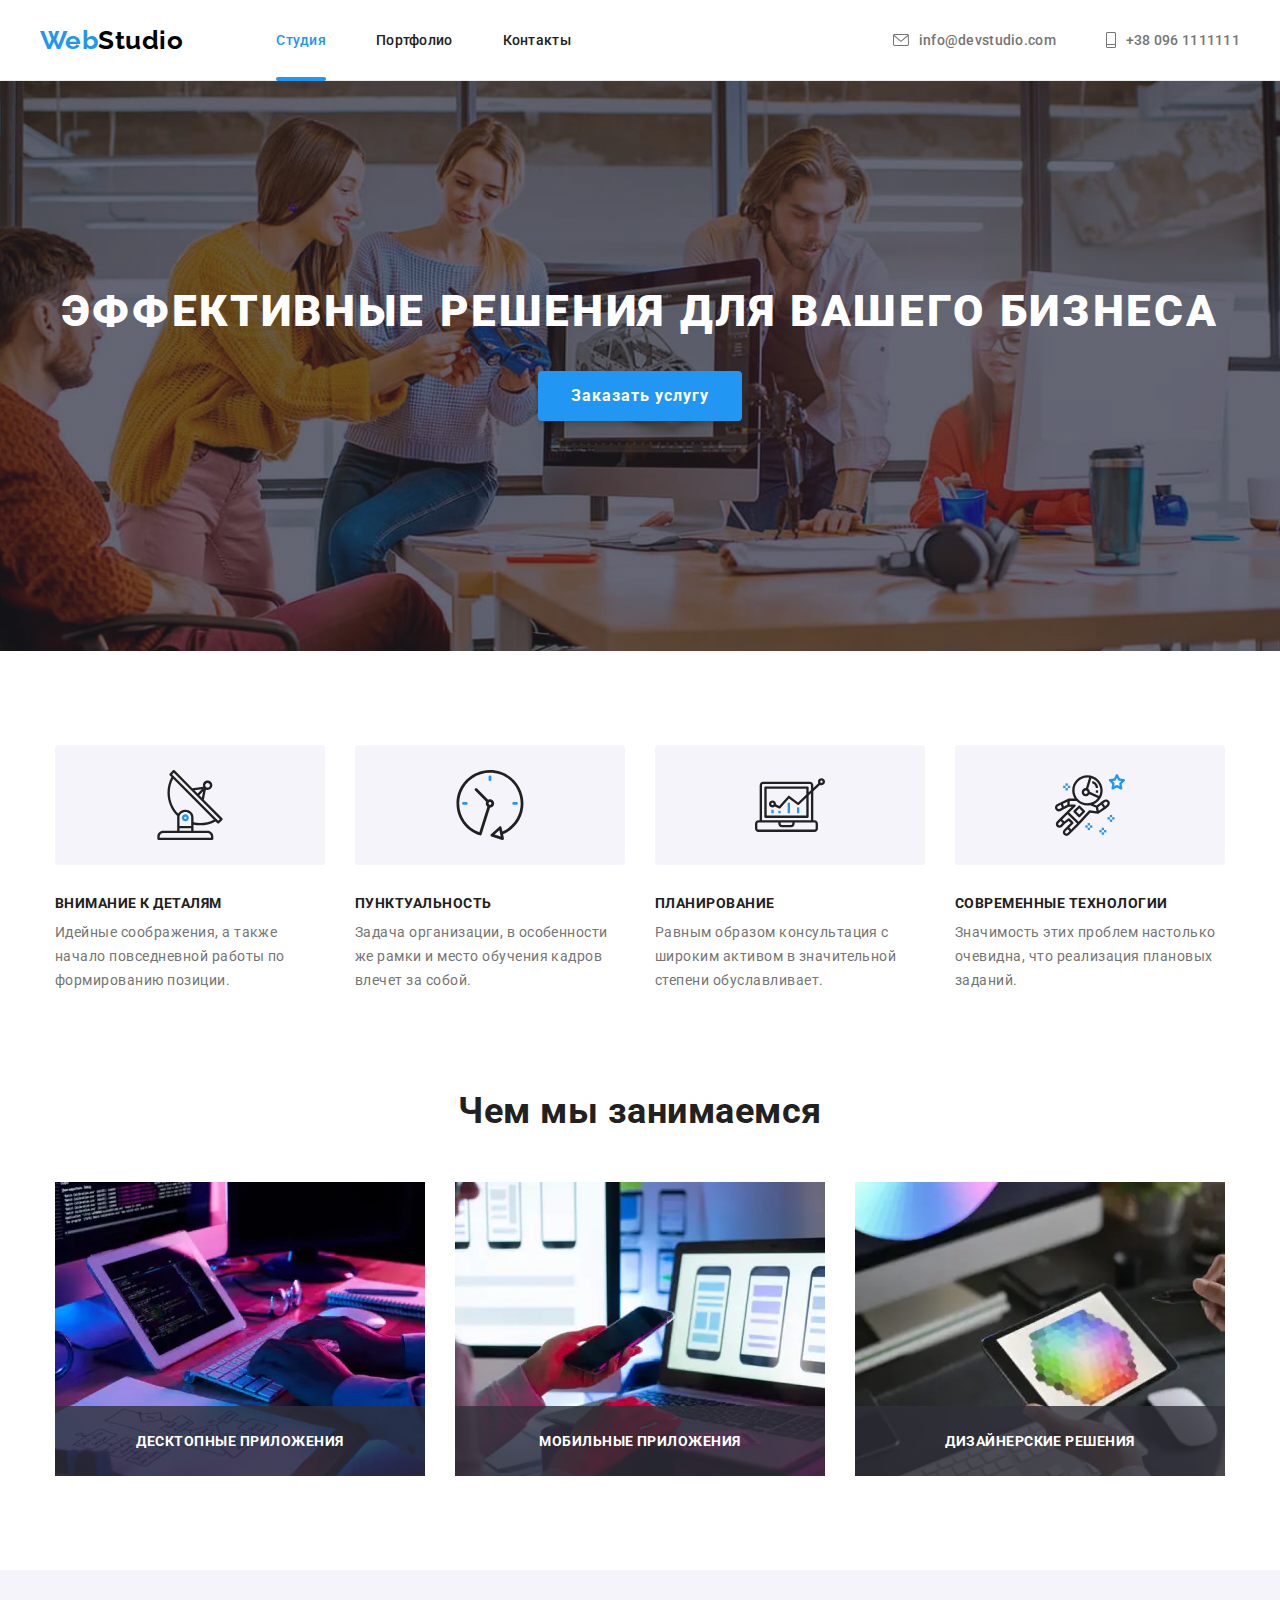
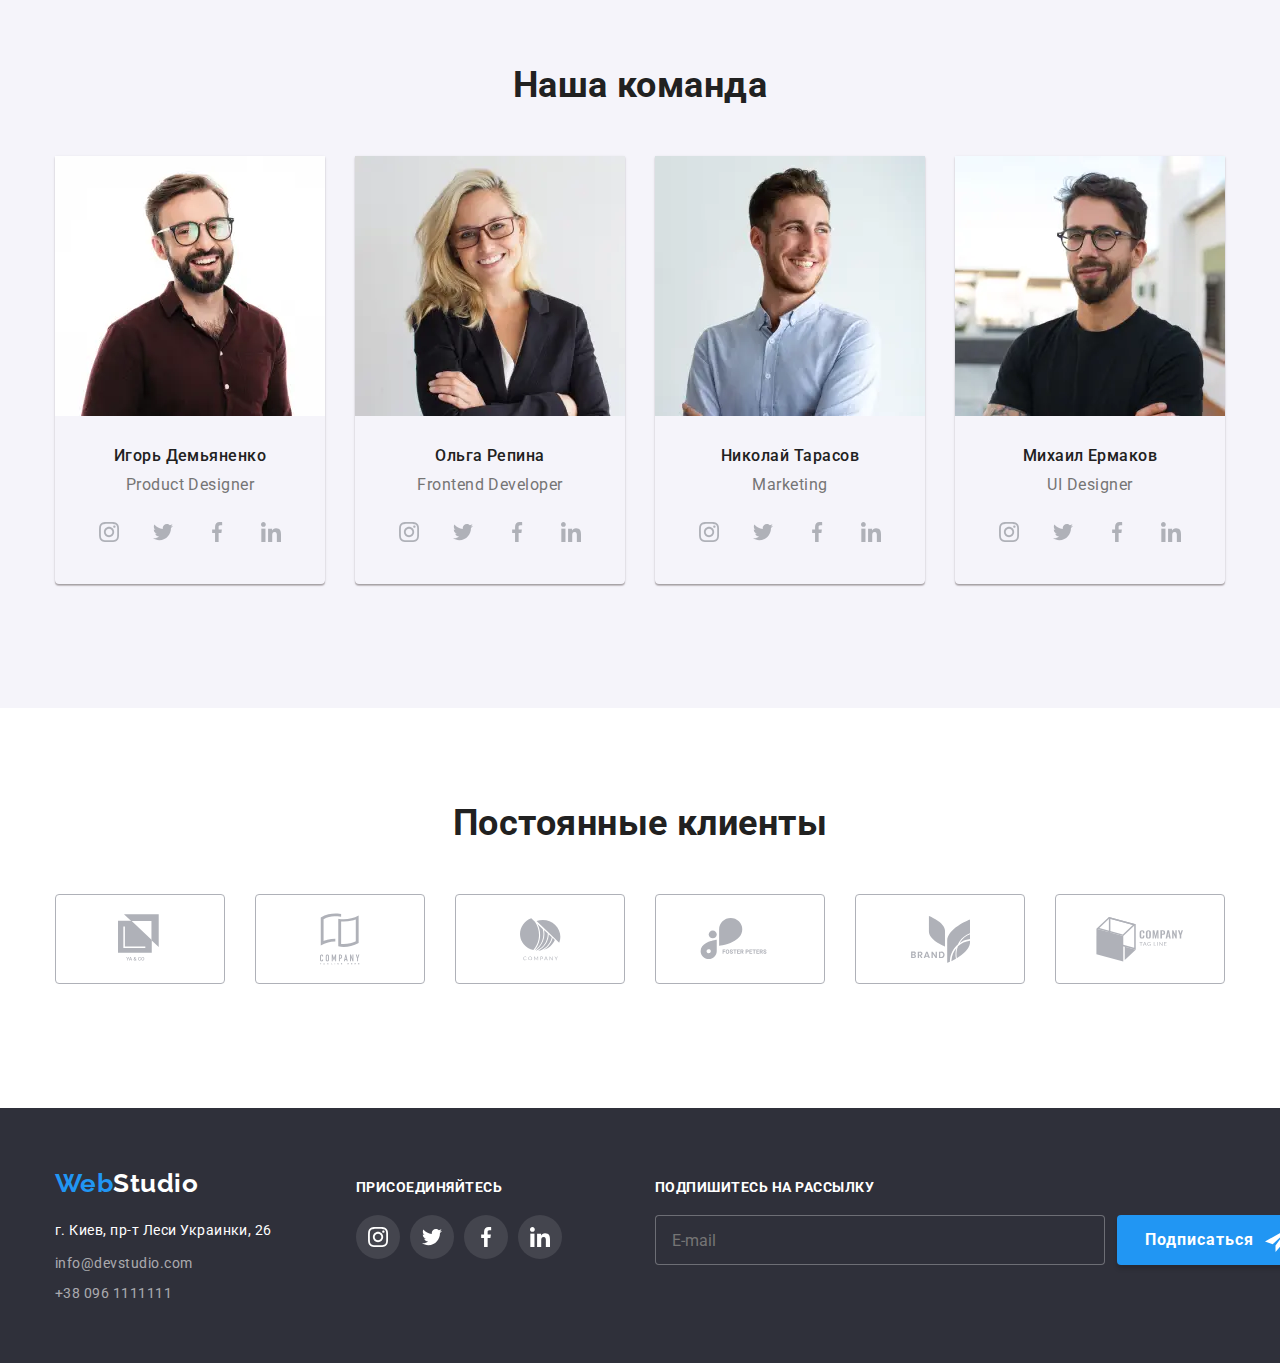
==== commit 4db3a223: "правит фон героя" ====
--- a/index.html
+++ b/index.html
@@ -104,7 +104,7 @@
         <!-- HERO -->
         <section class="hero">
             <div class="container">
-                <h1 class="hero-title">Эффективные решения <br>для вашего бизнеса</h1>
+                <h1 class="hero-title">Эффективные решения для вашего бизнеса</h1>
                 <button type="button" class="hero-button" data-modal-open>Заказать услугу</button>
             </div>
         </section>
--- a/css/main.min.css
+++ b/css/main.min.css
@@ -1,2 +1,2 @@
-:root{--text-font: "Roboto", sans-serif;--main-text-color: #757575;--titles-text-color: #212121;--accent-color: #2196f3;--white-color: #ffffff;--black-color: #000000;--light-background: #f5f4fa;--dark-background: #2f303a;--footer-link-color: rgba(255, 255, 255, 0.6);--border-color: #afb1b8;--cubic: cubic-bezier(0.4, 0, 0.2, 1);--duration: 250ms}.visually-hidden{position:absolute !important;clip:rect(1px 1px 1px 1px);clip:rect(1px, 1px, 1px, 1px);padding:0 !important;border:0 !important;height:1px !important;width:1px !important;overflow:hidden}h1,h2,h3,h4,h5,h6,p{margin:0}ul,ol{margin:0;padding:0}img{display:block;width:100%;height:auto}a{display:block}.list{list-style:none}.link{text-decoration:none}.container{width:100%;padding-left:15px;padding-right:15px}.header .container{display:-webkit-box;display:-ms-flexbox;display:flex;-webkit-box-align:center;-ms-flex-align:center;align-items:center;-webkit-box-pack:justify;-ms-flex-pack:justify;justify-content:space-between;padding-top:10px;padding-bottom:10px}.hero .container{width:100%;padding-top:118px;padding-bottom:118px}@media screen and (min-width: 480px){.container{width:480px;margin:0 auto}}@media screen and (min-width: 768px){.container{width:768px}.header .container{padding:0}.hero .container{padding-top:200px;padding-bottom:200px}.footer .container{display:-webkit-box;display:-ms-flexbox;display:flex;-ms-flex-wrap:wrap;flex-wrap:wrap;-ms-flex-pack:distribute;justify-content:space-around;-webkit-box-align:baseline;-ms-flex-align:baseline;align-items:baseline}}@media screen and (min-width: 1200px){.container{width:1200px}.footer .container{display:-webkit-box;display:-ms-flexbox;display:flex;-webkit-box-align:baseline;-ms-flex-align:baseline;align-items:baseline;-ms-flex-wrap:nowrap;flex-wrap:nowrap}}@media screen and (max-width: 767px){.footer .container{display:-webkit-box;display:-ms-flexbox;display:flex;-webkit-box-orient:vertical;-webkit-box-direction:normal;-ms-flex-direction:column;flex-direction:column;-webkit-box-align:center;-ms-flex-align:center;align-items:center}}body{font-family:var(--text-font);color:var(--main-text-color);letter-spacing:0.03em;background:var(--white-color)}.logo{font-family:Raleway;font-weight:700;font-size:26px;line-height:1.192;color:var(--accent-color)}.logo-black{color:var(--black-color)}.logo-white{color:var(--white-color)}.filter__btn{min-width:73px;border-radius:4px;border:none;padding:6px 23px;cursor:pointer;font-family:inherit;font-weight:500;font-size:16px;line-height:1.625;text-align:center;color:var(--titles-text-color);background:var(--light-background);-webkit-transition:color var(--duration) var(--cubic),background-color var(--duration) var(--cubic),-webkit-box-shadow var(--duration) var(--cubic);transition:color var(--duration) var(--cubic),background-color var(--duration) var(--cubic),-webkit-box-shadow var(--duration) var(--cubic);transition:color var(--duration) var(--cubic),background-color var(--duration) var(--cubic),box-shadow var(--duration) var(--cubic);transition:color var(--duration) var(--cubic),background-color var(--duration) var(--cubic),box-shadow var(--duration) var(--cubic),-webkit-box-shadow var(--duration) var(--cubic)}.filter__btn:hover,.filter__btn:focus{color:var(--white-color);background:var(--accent-color);-webkit-box-shadow:0px 3px 1px rgba(0,0,0,0.1),0px 1px 2px rgba(0,0,0,0.08),0px 2px 2px rgba(0,0,0,0.12);box-shadow:0px 3px 1px rgba(0,0,0,0.1),0px 1px 2px rgba(0,0,0,0.08),0px 2px 2px rgba(0,0,0,0.12);border-radius:4px}.social-list{display:-webkit-box;display:-ms-flexbox;display:flex;margin:0 auto}.social-list__item{width:44px;height:44px}.social-list__item:not(:last-child){margin-right:10px}.social-list__link{display:-webkit-box;display:-ms-flexbox;display:flex;-webkit-box-pack:center;-ms-flex-pack:center;justify-content:center;-webkit-box-align:center;-ms-flex-align:center;align-items:center;width:100%;height:100%;color:var(--border-color);background-color:transparent;border-radius:50%;-webkit-transition:color var(--duration) var(--cubic),background-color var(--duration) var(--cubic);transition:color var(--duration) var(--cubic),background-color var(--duration) var(--cubic)}.footer .social-list__link{background-color:rgba(255,255,255,0.1);color:var(--white-color);-webkit-transition:background-color var(--duration) var(--cubic);transition:background-color var(--duration) var(--cubic)}.social-list__link:hover,.social-list__link:focus{background-color:var(--accent-color);color:var(--white-color)}.team .social-list{margin-top:16px;width:206px}.backdrop{position:fixed;top:0;left:0;width:100%;height:100%;background-color:rgba(0,0,0,0.2);opacity:1;-webkit-transition:all var(--duration) var(--cubic);transition:all var(--duration) var(--cubic)}.modal{position:absolute;left:50%;top:50%;padding:40px;max-height:581px;width:528px;background-color:var(--white-color);-webkit-box-shadow:0px 1px 3px rgba(0,0,0,0.12),0px 1px 1px rgba(0,0,0,0.14),0px 2px 1px rgba(0,0,0,0.2);box-shadow:0px 1px 3px rgba(0,0,0,0.12),0px 1px 1px rgba(0,0,0,0.14),0px 2px 1px rgba(0,0,0,0.2);border-radius:4px;-webkit-transform:translate(-50%, -50%) scale(1);transform:translate(-50%, -50%) scale(1);opacity:1;-webkit-transition:opacity var(--duration) var(--cubic),-webkit-transform var(--duration) var(--cubic);transition:opacity var(--duration) var(--cubic),-webkit-transform var(--duration) var(--cubic);transition:opacity var(--duration) var(--cubic),transform var(--duration) var(--cubic);transition:opacity var(--duration) var(--cubic),transform var(--duration) var(--cubic),-webkit-transform var(--duration) var(--cubic)}.backdrop.is-hidden{opacity:0;visibility:hidden;pointer-events:none}.backdrop.is-hidden .modal{opacity:0;-webkit-transform:translate(-50%, -50%) scale(0.5);transform:translate(-50%, -50%) scale(0.5)}.modal-name{font-weight:700;font-size:20px;line-height:1.15;text-align:center;margin-bottom:12px;color:var(--titles-text-color)}.input-wrapper{position:relative;display:block}.modal-form{display:-webkit-box;display:-ms-flexbox;display:flex;-webkit-box-orient:vertical;-webkit-box-direction:normal;-ms-flex-direction:column;flex-direction:column}.modal-form__label{margin-bottom:10px;font-size:12px;line-height:1.167}.modal-form__input{display:block;margin-top:4px;padding-left:42px;width:100%;height:40px;border:1px solid rgba(33,33,33,0.2);border-radius:4px;-webkit-transition:border-color var(--duration) var(--cubic);transition:border-color var(--duration) var(--cubic)}.modal-form__comment{display:block;padding:16px 12px;margin-bottom:20px;margin-top:4px;width:100%;height:120px;border:1px solid rgba(33,33,33,0.2);border-radius:4px;resize:none;-webkit-transition:border-color var(--duration) var(--cubic);transition:border-color var(--duration) var(--cubic)}.modal-form__input:focus,.modal-form__comment:focus{outline:none;border-color:var(--accent-color)}.modal-form__comment::-webkit-input-placeholder{color:rgba(117,117,117,0.5)}.modal-form__comment:-ms-input-placeholder{color:rgba(117,117,117,0.5)}.modal-form__comment::-ms-input-placeholder{color:rgba(117,117,117,0.5)}.modal-form__comment::placeholder{color:rgba(117,117,117,0.5)}.modal-form__link{display:inline-block;color:var(--accent-color)}.checkbox-label{position:relative;font-size:14px;line-height:1.71}.modal-form__checkbox:checked+.checkbox-label{color:var(--accent-color)}.checkbox-text{margin-left:35px}.checkbox-element{position:absolute;left:10px;top:50%;-webkit-transform:translateY(-50%);transform:translateY(-50%);width:16px;height:15px;background-image:url(../img/studio-imgs/checkbox-empty.svg);fill:var(--titles-text-color);outline:0px solid #ffffff;-webkit-transition:outline var(--duration) var(--cubic);transition:outline var(--duration) var(--cubic)}.modal-form__checkbox:checked+.checkbox-element{background-image:url(../img/studio-imgs/checkbox-checked.svg)}.modal-form__checkbox:focus+.checkbox-element{outline:1px solid var(--accent-color)}.close-btn{position:absolute;top:8px;right:8px;display:-webkit-box;display:-ms-flexbox;display:flex;-webkit-box-pack:center;-ms-flex-pack:center;justify-content:center;-webkit-box-align:center;-ms-flex-align:center;align-items:center;width:30px;height:30px;background:var(--white-color);border:1px solid rgba(0,0,0,0.1);border-radius:50%;-webkit-box-sizing:border-box;box-sizing:border-box;cursor:pointer}.modal-form__btn{margin:0 auto;margin-top:30px;width:200px;height:50px;border-radius:4px;border:none;background-color:var(--accent-color);color:var(--white-color);-webkit-box-shadow:0px 4px 4px rgba(0,0,0,0.15);box-shadow:0px 4px 4px rgba(0,0,0,0.15);font-family:inherit;text-align:center;font-weight:700;font-size:16px;line-height:1.87;letter-spacing:0.06em;cursor:pointer}@media screen and (max-width: 1199px){.modal{padding:40px;max-width:450px;max-height:609px;width:95%;height:95%;overflow:scroll}.checkbox-label{position:relative;font-size:12px;line-height:1.167}.checkbox-text{margin-left:20px}.checkbox-element{position:absolute;left:0;top:50%}}.icon{fill:currentColor}.header .icon{margin-right:10px}.icon-modal{position:absolute;top:50%;left:12px;-webkit-transform:translateY(-50%);transform:translateY(-50%);-webkit-transition:fill var(--duration) var(--cubic);transition:fill var(--duration) var(--cubic)}.modal-form__input:focus+.icon-modal{fill:var(--accent-color)}.sub-title{font-weight:700;font-size:36px;line-height:1.167;text-align:center;color:var(--titles-text-color)}.header{border-bottom:1px solid #ececec}@media screen and (max-width: 767px){.nav-list,.contacts-list{display:none}.burger-btn{background-color:transparent;border:none;padding:0;height:40px;cursor:pointer;-webkit-transition:fill var(--duration) var(--cubic);transition:fill var(--duration) var(--cubic)}.burger-btn:hover,.burger-btn:focus{fill:var(--accent-color)}.burger-icon,.close-menu-icon{width:40px;height:40px}.mobile-menu{position:absolute;top:0;left:50%;-webkit-transform:translateX(-50%) translateY(-500%);transform:translateX(-50%) translateY(-500%);-webkit-transition:-webkit-transform var(--duration) var(--cubic);transition:-webkit-transform var(--duration) var(--cubic);transition:transform var(--duration) var(--cubic);transition:transform var(--duration) var(--cubic), -webkit-transform var(--duration) var(--cubic);width:100%;max-width:480px;height:100vh;padding-top:48px;padding-left:40px;background-color:var(--white-color)}.mobile-menu.is-open{-webkit-transform:translateX(-50%) translateY(0);transform:translateX(-50%) translateY(0)}.close-menu-btn{position:absolute;top:10px;right:15px;border:none;background-color:transparent;cursor:pointer;-webkit-transition:fill var(--duration) var(--cubic);transition:fill var(--duration) var(--cubic)}.close-menu-btn:hover,.close-menu-btn:focus{fill:var(--accent-color)}.mobile-nav{font-weight:500;font-size:40px;line-height:1.119;letter-spacing:0.02em}.mobile-nav__item:not(:last-child){margin-bottom:30px}.mobile-nav__link{color:var(--titles-text-color);-webkit-transition:color var(--duration) var(--cubic);transition:color var(--duration) var(--cubic)}.mobile-nav__link:focus,.mobile-nav__link:hover{color:var(--accent-color)}.mobile-contacts{margin-top:100px;font-weight:500;font-size:24px;line-height:1.167;letter-spacing:0.02em}.mobile-contacts__phone{margin-bottom:32px}.mobile-contacts__link{color:var(--main-text-color);-webkit-transition:color var(--duration) var(--cubic),font-size var(--duration) var(--cubic);transition:color var(--duration) var(--cubic),font-size var(--duration) var(--cubic)}.mobile-contacts__link:hover,.mobile-contacts__link:focus{font-size:34px;line-height:1.176;color:var(--accent-color)}.mobile-soc{display:-webkit-box;display:-ms-flexbox;display:flex;margin-top:64px;width:357px}.mobile-soc__link{font-size:18px;line-height:1.22;letter-spacing:0.02em;color:var(--accent-color)}.mobile-soc__item:not(:last-child){padding-right:10px;border-right:1px solid rgba(33,33,33,0.2)}.mobile-soc__item:not(:first-child){padding-left:10px}}@media screen and (min-width: 768px){.mobile-menu,.burger-btn{display:none}.nav{display:-webkit-box;display:-ms-flexbox;display:flex;-webkit-box-align:center;-ms-flex-align:center;align-items:center}.nav-list{display:-webkit-box;display:-ms-flexbox;display:flex;-webkit-box-align:center;-ms-flex-align:center;align-items:center;margin-left:88px}.nav-list__point:not(:last-child){position:relative;margin-right:50px}.nav-list__link{display:-webkit-box;display:-ms-flexbox;display:flex;-webkit-box-align:center;-ms-flex-align:center;align-items:center;padding-top:32px;padding-bottom:32px;font-weight:500;font-size:14px;line-height:1.143;letter-spacing:0.02em;color:var(--titles-text-color);fill:var(--main-text-color);-webkit-transition:color var(--duration) var(--cubic);transition:color var(--duration) var(--cubic)}.nav-list__link:hover,.nav-list__link:focus,.contacts-list__link:hover,.contacts-list__link:focus,.footer-contact-link:hover,.footer-contact-link:focus{color:var(--accent-color)}.current{color:var(--accent-color)}.current::after{position:absolute;bottom:-1px;display:block;content:"";width:100%;height:4px;border-radius:2px;background-color:var(--accent-color)}.contacts-list__link{display:-webkit-box;display:-ms-flexbox;display:flex;-webkit-box-align:center;-ms-flex-align:center;align-items:center;font-weight:500;font-size:14px;line-height:1.143;letter-spacing:0.02em;color:var(--main-text-color);fill:var(--main-text-color);-webkit-transition:color var(--duration) var(--cubic);transition:color var(--duration) var(--cubic)}.contacts-list__link:first-child{margin-bottom:10px}}@media screen and (min-width: 1200px){.nav-list{margin-left:93px}.contacts-list{display:-webkit-box;display:-ms-flexbox;display:flex;-webkit-box-align:center;-ms-flex-align:center;align-items:center;margin-left:auto}.contacts-list__item:not(:last-child){margin-right:50px}.contacts-list__link:first-child{margin-bottom:0}}.hero{background:var(--dark-background);background-position:50%}.hero-button{display:-webkit-box;display:-ms-flexbox;display:flex;margin:30px auto;min-width:200px;height:50px;border-radius:4px;border:none;padding:10px 33px;cursor:pointer;font-weight:700;font-size:16px;line-height:1.875;-webkit-box-align:center;-ms-flex-align:center;align-items:center;text-align:center;letter-spacing:0.06em;color:var(--white-color);background-color:var(--accent-color);-webkit-box-shadow:0px 4px 4px rgba(0,0,0,0.15);box-shadow:0px 4px 4px rgba(0,0,0,0.15)}.hero-title{margin:0 auto;font-weight:900;font-size:26px;line-height:1.615;text-align:center;letter-spacing:0.06em;text-transform:uppercase;color:var(--white-color)}@media screen and (max-width: 767px){.hero{background-image:-webkit-gradient(linear, left top, left bottom, from(rgba(47,48,58,0.4)), to(rgba(47,48,58,0.4))),url("../img/studio-imgs/mobile/header-img-mob.jpg");background-image:linear-gradient(rgba(47,48,58,0.4), rgba(47,48,58,0.4)),url("../img/studio-imgs/mobile/header-img-mob.jpg");background-size:cover}}@media screen and (min-device-pixel-ratio: 2) and (min-width: 320px), screen and (-webkit-min-device-pixel-ratio: 2) and (min-width: 320px), screen and (min-resolution: 192dpi) and (min-width: 320px), screen and (min-resolution: 2dppx) and (min-width: 320px){.hero{background-image:-webkit-gradient(linear, left top, left bottom, from(rgba(47,48,58,0.4)), to(rgba(47,48,58,0.4))),url("../img/studio-imgs/mobile/header-img-mob@2x.jpg");background-image:linear-gradient(rgba(47,48,58,0.4), rgba(47,48,58,0.4)),url("../img/studio-imgs/mobile/header-img-mob@2x.jpg")}}@media screen and (min-width: 768px){.hero{background-image:-webkit-gradient(linear, left top, left bottom, from(rgba(47,48,58,0.4)), to(rgba(47,48,58,0.4))),url("../img/studio-imgs/tablet/header-img-tabl.jpg");background-image:linear-gradient(rgba(47,48,58,0.4), rgba(47,48,58,0.4)),url("../img/studio-imgs/tablet/header-img-tabl.jpg");background-size:cover}}@media screen and (min-device-pixel-ratio: 2) and (min-width: 768px), screen and (-webkit-min-device-pixel-ratio: 2) and (min-width: 768px), screen and (min-resolution: 192dpi) and (min-width: 768px), screen and (min-resolution: 2dppx) and (min-width: 768px){.hero{background-image:-webkit-gradient(linear, left top, left bottom, from(rgba(47,48,58,0.4)), to(rgba(47,48,58,0.4))),url("../img/studio-imgs/tablet/header-img-tabl@2x.jpg");background-image:linear-gradient(rgba(47,48,58,0.4), rgba(47,48,58,0.4)),url("../img/studio-imgs/tablet/header-img-tabl@2x.jpg")}}@media screen and (min-width: 1200px){.hero{background-image:-webkit-gradient(linear, left top, left bottom, from(rgba(47,48,58,0.4)), to(rgba(47,48,58,0.4))),url("../img/studio-imgs/desktop/header-img-desk.jpg");background-image:linear-gradient(rgba(47,48,58,0.4), rgba(47,48,58,0.4)),url("../img/studio-imgs/desktop/header-img-desk.jpg");background-size:cover}.hero-title{font-weight:900;font-size:44px;line-height:1.364}}@media screen and (min-device-pixel-ratio: 2) and (min-width: 1200px), screen and (-webkit-min-device-pixel-ratio: 2) and (min-width: 1200px), screen and (min-resolution: 192dpi) and (min-width: 1200px), screen and (min-resolution: 2dppx) and (min-width: 1200px){.hero{background-image:-webkit-gradient(linear, left top, left bottom, from(rgba(47,48,58,0.4)), to(rgba(47,48,58,0.4))),url("../img/studio-imgs/desktop/header-img-desk@2x.jpg");background-image:linear-gradient(rgba(47,48,58,0.4), rgba(47,48,58,0.4)),url("../img/studio-imgs/desktop/header-img-desk@2x.jpg")}}.features{padding-top:60px}.features-icon{width:70px;height:70px}.icon-box{display:-webkit-box;display:-ms-flexbox;display:flex;-webkit-box-pack:center;-ms-flex-pack:center;justify-content:center;-webkit-box-align:center;-ms-flex-align:center;align-items:center;border-radius:4px;height:120px;background-color:var(--light-background);margin-bottom:30px}.features-list__item{margin-bottom:30px;min-height:226px}.features-list__name{font-weight:700;font-size:14px;line-height:1.143;text-transform:uppercase;color:var(--titles-text-color)}.features-list__description{margin-top:10px;font-weight:normal;font-size:14px;line-height:1.714}@media screen and (max-width: 767px){.icon-box{width:100%}.features-list__name{text-align:center}}@media screen and (min-width: 767px){.features-list{display:-webkit-box;display:-ms-flexbox;display:flex;-webkit-box-pack:center;-ms-flex-pack:center;justify-content:center;-ms-flex-wrap:wrap;flex-wrap:wrap}.features-list__item{width:251px;margin-right:30px}}@media screen and (min-width: 1200px){.features-list{-webkit-box-pack:justify;-ms-flex-pack:justify;justify-content:space-between}.features-list__item{width:270px;height:251px;margin:0}.features{padding-top:94px}}@media screen and (max-width: 1199px){.service{display:none}}@media screen and (min-width: 1200px){.service{padding-top:94px;padding-bottom:94px}.service-list{display:-webkit-box;display:-ms-flexbox;display:flex;margin-top:50px;-webkit-box-pack:justify;-ms-flex-pack:justify;justify-content:space-between}.service-list__item{position:relative;width:370px;height:294px}.service-list__name{position:absolute;bottom:0;padding:27px;width:370px;height:70px;background:rgba(47,48,58,0.8);font-weight:700;font-size:14px;line-height:1.143;text-align:center;text-transform:uppercase;color:var(--white-color)}}.team{background:var(--light-background)}.members-list{margin-top:50px}.members-item{max-width:450px;-webkit-box-shadow:0px 1px 3px rgba(0,0,0,0.12),0px 1px 1px rgba(0,0,0,0.14),0px 2px 1px rgba(70,44,44,0.2);box-shadow:0px 1px 3px rgba(0,0,0,0.12),0px 1px 1px rgba(0,0,0,0.14),0px 2px 1px rgba(70,44,44,0.2);border-radius:0px 0px 4px 4px;margin-bottom:30px}.member-name{font-weight:500;font-size:16px;line-height:1.188;text-align:center;color:var(--titles-text-color)}.member-position{margin-top:10px;font-size:16px;line-height:1.188;text-align:center}.member-decription{padding:30px}@media screen and (min-width: 768px){.members-list{display:-webkit-box;display:-ms-flexbox;display:flex;-ms-flex-wrap:wrap;flex-wrap:wrap}.members-item{width:354px}.members-item:not(:nth-child(2n)){margin-right:30px}.members-item:nth-last-child(n+2){margin-bottom:30px}}@media screen and (max-width: 1199px){.team{padding-bottom:60px;padding-top:60px}.sub-title{font-size:28px;line-height:1.179}}@media screen and (min-width: 1200px){.team{padding-bottom:94px;padding-top:94px}.members-item{width:270px}.members-item:not(:last-child){margin-right:30px}}.clients-list{display:-webkit-box;display:-ms-flexbox;display:flex;margin-top:50px}.clients-list__item{width:170px;height:90px}.clients-list__item:not(:last-child){margin-bottom:30px}.clients-list__link{display:-webkit-box;display:-ms-flexbox;display:flex;-webkit-box-pack:center;-ms-flex-pack:center;justify-content:center;-webkit-box-align:center;-ms-flex-align:center;align-items:center;width:100%;height:100%;border:1px solid var(--border-color);border-radius:4px;color:var(--border-color);-webkit-transition:border-color var(--duration) var(--cubic),color var(--duration) var(--cubic);transition:border-color var(--duration) var(--cubic),color var(--duration) var(--cubic)}.clients-list__link:hover,.clients-list__link:focus{border-color:var(--accent-color);color:var(--accent-color)}@media screen and (max-width: 479px){.clients-list{-webkit-box-orient:vertical;-webkit-box-direction:normal;-ms-flex-direction:column;flex-direction:column;-webkit-box-align:center;-ms-flex-align:center;align-items:center;margin-top:50px}}@media screen and (min-width: 480px){.clients-list{-webkit-box-orient:horizontal;-webkit-box-direction:normal;-ms-flex-direction:row;flex-direction:row;-ms-flex-wrap:wrap;flex-wrap:wrap;-webkit-box-pack:center;-ms-flex-pack:center;justify-content:center}}@media screen and (min-width: 480px) and (max-width: 767px){.clients-list__item:nth-last-child(n+2){margin-bottom:30px}.clients-list__item:not(:nth-child(2n)){margin-right:30px}}@media screen and (min-width: 768px) and (max-width: 1199px){.clients-list__item:nth-last-child(n+3){margin-bottom:30px}.clients-list__item:not(:nth-child(3n)){margin-right:30px}}@media screen and (max-width: 1199px){.clients{padding-top:60px;padding-bottom:60px}}@media screen and (min-width: 1200px){.clients{padding-top:94px;padding-bottom:94px}.clients-list__item:not(:last-child){margin-right:30px}}.footer{padding-top:60px;padding-bottom:60px;min-height:252px;background:var(--dark-background);margin:0 auto}.footer-address{font-size:14px;line-height:1.714;color:var(--white-color)}.address{font-style:normal;margin-top:20px}.footer-contact-item{margin-top:9px;width:231px;height:21px}.footer-contact-link{display:inline-block;font-size:14px;line-height:1.714;color:var(--white-color);color:var(--footer-link-color);font-style:normal;width:100%;height:100%;-webkit-transition:color var(--duration) var(--cubic);transition:color var(--duration) var(--cubic)}.join{font-weight:700;font-size:14px;line-height:1.142;text-transform:uppercase;color:var(--white-color);margin-bottom:20px}.footer-submit-btn{display:-webkit-box;display:-ms-flexbox;display:flex;-webkit-box-pack:justify;-ms-flex-pack:justify;justify-content:space-between;-webkit-box-align:center;-ms-flex-align:center;align-items:center;margin:0 auto;padding:10px 28px;min-width:200px;height:50px;color:var(--white-color);background:var(--accent-color);-webkit-box-shadow:0px 4px 4px rgba(0,0,0,0.15);box-shadow:0px 4px 4px rgba(0,0,0,0.15);border:none;border-radius:4px;font-weight:700;font-size:16px;line-height:1.87;letter-spacing:0.06em;cursor:pointer}@media screen and (min-width: 320px){.footer-social,.subscribe{margin-top:60px}.subscribe-mail{width:100%;height:50px;padding:15px 16px;background-color:var(--dark-background);border-radius:4px;border:1px solid rgba(255,255,255,0.3);font-weight:400;font-size:16px;line-height:1.25;color:var(--white-color)}}@media screen and (min-width: 480px){.subscribe-mail{width:450px}}@media screen and (min-width: 768px){.footer-social{margin-left:165px;margin-top:0}}@media screen and (max-width: 1199px){.footer{text-align:center}.footer-submit-btn{margin-top:20px}}@media screen and (min-width: 1200px){.footer-submit-btn{margin-left:12px}.footer-contacts{margin-right:70px}.footer-social{margin-right:93px;margin-left:0}.footer-form{display:-webkit-box;display:-ms-flexbox;display:flex}.subscribe{margin-top:0}.subscribe-mail{min-width:358px}}.portfolio{padding-top:60px;padding-bottom:60px}.filter{display:-webkit-box;display:-ms-flexbox;display:flex;-webkit-box-pack:center;-ms-flex-pack:center;justify-content:center;margin-bottom:40px}.filter__item:not(:last-child){margin-right:8px}.example-img-wrapper{position:relative;overflow:hidden}.overlay{position:absolute;top:0;left:0;width:100%;height:100%;padding:63px 24px;font-size:18px;line-height:1.56;overflow:auto;background-color:rgba(33,150,243,0.9);color:var(--white-color);-webkit-transform:translateY(101%);transform:translateY(101%);-webkit-transition:-webkit-transform var(--duration) var(--cubic);transition:-webkit-transform var(--duration) var(--cubic);transition:transform var(--duration) var(--cubic);transition:transform var(--duration) var(--cubic), -webkit-transform var(--duration) var(--cubic)}.example-link:hover .overlay,.example-link:focus .overlay{-webkit-transform:translateY(0);transform:translateY(0)}.examples-list{display:-webkit-box;display:-ms-flexbox;display:flex;-ms-flex-wrap:wrap;flex-wrap:wrap;margin:-15px}.example{outline:1px solid #eeeeee;margin:15px;max-width:450px;height:404px;-webkit-transition:-webkit-box-shadow var(--duration) var(--cubic);transition:-webkit-box-shadow var(--duration) var(--cubic);transition:box-shadow var(--duration) var(--cubic);transition:box-shadow var(--duration) var(--cubic), -webkit-box-shadow var(--duration) var(--cubic)}.example:hover,.example:focus{-webkit-box-shadow:0px 1px 1px rgba(0,0,0,0.12),0px 4px 4px rgba(0,0,0,0.06),1px 4px 6px rgba(0,0,0,0.16);box-shadow:0px 1px 1px rgba(0,0,0,0.12),0px 4px 4px rgba(0,0,0,0.06),1px 4px 6px rgba(0,0,0,0.16)}.example-link{color:inherit;width:100%;height:100%}.example-description{padding:20px 24px}.example-name{margin-bottom:4px;font-weight:700;font-size:18px;line-height:2;letter-spacing:0.06em;color:var(--titles-text-color)}.example-sort{font-size:16px;line-height:1.875}@media screen and (min-width: 320px) and (max-width: 395px){.filter__item:nth-last-child(-n+3){margin-top:15px}}@media screen and (min-width: 396px) and (max-width: 767px){.filter{-ms-flex-wrap:wrap;flex-wrap:wrap;-webkit-box-pack:left;-ms-flex-pack:left;justify-content:left}.filter__item:nth-last-child(-n+2){margin-top:15px}}@media screen and (min-width: 768px){.filter{margin-bottom:30px}.example{width:354px;height:440px}}@media screen and (min-width: 1200px){.portfolio{padding-top:94px;padding-bottom:94px}.filter{-webkit-box-pack:center;-ms-flex-pack:center;justify-content:center;-ms-flex-wrap:nowrap;flex-wrap:nowrap;margin-bottom:50px}.example{width:370px;height:404px}}
+:root{--text-font: "Roboto", sans-serif;--main-text-color: #757575;--titles-text-color: #212121;--accent-color: #2196f3;--white-color: #ffffff;--black-color: #000000;--light-background: #f5f4fa;--dark-background: #2f303a;--footer-link-color: rgba(255, 255, 255, 0.6);--border-color: #afb1b8;--cubic: cubic-bezier(0.4, 0, 0.2, 1);--duration: 250ms}.visually-hidden{position:absolute !important;clip:rect(1px 1px 1px 1px);clip:rect(1px, 1px, 1px, 1px);padding:0 !important;border:0 !important;height:1px !important;width:1px !important;overflow:hidden}h1,h2,h3,h4,h5,h6,p{margin:0}ul,ol{margin:0;padding:0}img{display:block;width:100%;height:auto}a{display:block}.list{list-style:none}.link{text-decoration:none}.container{width:100%;padding-left:15px;padding-right:15px}.header .container{display:-webkit-box;display:-ms-flexbox;display:flex;-webkit-box-align:center;-ms-flex-align:center;align-items:center;-webkit-box-pack:justify;-ms-flex-pack:justify;justify-content:space-between;padding-top:10px;padding-bottom:10px}.hero .container{width:100%}@media screen and (min-width: 320px){.hero .container{padding-top:118px;padding-bottom:118px}}@media screen and (min-width: 480px){.container{width:480px;margin:0 auto}}@media screen and (min-width: 768px){.container{width:768px}.header .container{padding:0}.footer .container{display:-webkit-box;display:-ms-flexbox;display:flex;-ms-flex-wrap:wrap;flex-wrap:wrap;-ms-flex-pack:distribute;justify-content:space-around;-webkit-box-align:baseline;-ms-flex-align:baseline;align-items:baseline}}@media screen and (min-width: 1200px){.container{width:1200px}.footer .container{display:-webkit-box;display:-ms-flexbox;display:flex;-webkit-box-align:baseline;-ms-flex-align:baseline;align-items:baseline;-ms-flex-wrap:nowrap;flex-wrap:nowrap}.hero .container{padding-top:200px;padding-bottom:200px}}@media screen and (max-width: 767px){.footer .container{display:-webkit-box;display:-ms-flexbox;display:flex;-webkit-box-orient:vertical;-webkit-box-direction:normal;-ms-flex-direction:column;flex-direction:column;-webkit-box-align:center;-ms-flex-align:center;align-items:center}}body{font-family:var(--text-font);color:var(--main-text-color);letter-spacing:0.03em;background:var(--white-color)}.logo{font-family:Raleway;font-weight:700;font-size:26px;line-height:1.192;color:var(--accent-color)}.logo-black{color:var(--black-color)}.logo-white{color:var(--white-color)}.filter__btn{min-width:73px;border-radius:4px;border:none;padding:6px 23px;cursor:pointer;font-family:inherit;font-weight:500;font-size:16px;line-height:1.625;text-align:center;color:var(--titles-text-color);background:var(--light-background);-webkit-transition:color var(--duration) var(--cubic),background-color var(--duration) var(--cubic),-webkit-box-shadow var(--duration) var(--cubic);transition:color var(--duration) var(--cubic),background-color var(--duration) var(--cubic),-webkit-box-shadow var(--duration) var(--cubic);transition:color var(--duration) var(--cubic),background-color var(--duration) var(--cubic),box-shadow var(--duration) var(--cubic);transition:color var(--duration) var(--cubic),background-color var(--duration) var(--cubic),box-shadow var(--duration) var(--cubic),-webkit-box-shadow var(--duration) var(--cubic)}.filter__btn:hover,.filter__btn:focus{color:var(--white-color);background:var(--accent-color);-webkit-box-shadow:0px 3px 1px rgba(0,0,0,0.1),0px 1px 2px rgba(0,0,0,0.08),0px 2px 2px rgba(0,0,0,0.12);box-shadow:0px 3px 1px rgba(0,0,0,0.1),0px 1px 2px rgba(0,0,0,0.08),0px 2px 2px rgba(0,0,0,0.12);border-radius:4px}.social-list{display:-webkit-box;display:-ms-flexbox;display:flex;margin:0 auto}.social-list__item{width:44px;height:44px}.social-list__item:not(:last-child){margin-right:10px}.social-list__link{display:-webkit-box;display:-ms-flexbox;display:flex;-webkit-box-pack:center;-ms-flex-pack:center;justify-content:center;-webkit-box-align:center;-ms-flex-align:center;align-items:center;width:100%;height:100%;color:var(--border-color);background-color:transparent;border-radius:50%;-webkit-transition:color var(--duration) var(--cubic),background-color var(--duration) var(--cubic);transition:color var(--duration) var(--cubic),background-color var(--duration) var(--cubic)}.footer .social-list__link{background-color:rgba(255,255,255,0.1);color:var(--white-color);-webkit-transition:background-color var(--duration) var(--cubic);transition:background-color var(--duration) var(--cubic)}.social-list__link:hover,.social-list__link:focus{background-color:var(--accent-color);color:var(--white-color)}.team .social-list{margin-top:16px;width:206px}.backdrop{position:fixed;top:0;left:0;width:100%;height:100%;background-color:rgba(0,0,0,0.2);opacity:1;-webkit-transition:all var(--duration) var(--cubic);transition:all var(--duration) var(--cubic)}.modal{position:absolute;left:50%;top:50%;padding:40px;max-height:581px;width:528px;background-color:var(--white-color);-webkit-box-shadow:0px 1px 3px rgba(0,0,0,0.12),0px 1px 1px rgba(0,0,0,0.14),0px 2px 1px rgba(0,0,0,0.2);box-shadow:0px 1px 3px rgba(0,0,0,0.12),0px 1px 1px rgba(0,0,0,0.14),0px 2px 1px rgba(0,0,0,0.2);border-radius:4px;-webkit-transform:translate(-50%, -50%) scale(1);transform:translate(-50%, -50%) scale(1);opacity:1;-webkit-transition:opacity var(--duration) var(--cubic),-webkit-transform var(--duration) var(--cubic);transition:opacity var(--duration) var(--cubic),-webkit-transform var(--duration) var(--cubic);transition:opacity var(--duration) var(--cubic),transform var(--duration) var(--cubic);transition:opacity var(--duration) var(--cubic),transform var(--duration) var(--cubic),-webkit-transform var(--duration) var(--cubic)}.backdrop.is-hidden{opacity:0;visibility:hidden;pointer-events:none}.backdrop.is-hidden .modal{opacity:0;-webkit-transform:translate(-50%, -50%) scale(0.5);transform:translate(-50%, -50%) scale(0.5)}.modal-name{font-weight:700;font-size:20px;line-height:1.15;text-align:center;margin-bottom:12px;color:var(--titles-text-color)}.input-wrapper{position:relative;display:block}.modal-form{display:-webkit-box;display:-ms-flexbox;display:flex;-webkit-box-orient:vertical;-webkit-box-direction:normal;-ms-flex-direction:column;flex-direction:column}.modal-form__label{margin-bottom:10px;font-size:12px;line-height:1.167}.modal-form__input{display:block;margin-top:4px;padding-left:42px;width:100%;height:40px;border:1px solid rgba(33,33,33,0.2);border-radius:4px;-webkit-transition:border-color var(--duration) var(--cubic);transition:border-color var(--duration) var(--cubic)}.modal-form__comment{display:block;padding:16px 12px;margin-bottom:20px;margin-top:4px;width:100%;height:120px;border:1px solid rgba(33,33,33,0.2);border-radius:4px;resize:none;-webkit-transition:border-color var(--duration) var(--cubic);transition:border-color var(--duration) var(--cubic)}.modal-form__input:focus,.modal-form__comment:focus{outline:none;border-color:var(--accent-color)}.modal-form__comment::-webkit-input-placeholder{color:rgba(117,117,117,0.5)}.modal-form__comment:-ms-input-placeholder{color:rgba(117,117,117,0.5)}.modal-form__comment::-ms-input-placeholder{color:rgba(117,117,117,0.5)}.modal-form__comment::placeholder{color:rgba(117,117,117,0.5)}.modal-form__link{display:inline-block;color:var(--accent-color)}.checkbox-label{position:relative;font-size:14px;line-height:1.71}.modal-form__checkbox:checked+.checkbox-label{color:var(--accent-color)}.checkbox-text{margin-left:35px}.checkbox-element{position:absolute;left:10px;top:50%;-webkit-transform:translateY(-50%);transform:translateY(-50%);width:16px;height:15px;background-image:url(../img/studio-imgs/checkbox-empty.svg);fill:var(--titles-text-color);outline:0px solid #ffffff;-webkit-transition:outline var(--duration) var(--cubic);transition:outline var(--duration) var(--cubic)}.modal-form__checkbox:checked+.checkbox-element{background-image:url(../img/studio-imgs/checkbox-checked.svg)}.modal-form__checkbox:focus+.checkbox-element{outline:1px solid var(--accent-color)}.close-btn{position:absolute;top:8px;right:8px;display:-webkit-box;display:-ms-flexbox;display:flex;-webkit-box-pack:center;-ms-flex-pack:center;justify-content:center;-webkit-box-align:center;-ms-flex-align:center;align-items:center;width:30px;height:30px;background:var(--white-color);border:1px solid rgba(0,0,0,0.1);border-radius:50%;-webkit-box-sizing:border-box;box-sizing:border-box;cursor:pointer}.modal-form__btn{margin:0 auto;margin-top:30px;width:200px;height:50px;border-radius:4px;border:none;background-color:var(--accent-color);color:var(--white-color);-webkit-box-shadow:0px 4px 4px rgba(0,0,0,0.15);box-shadow:0px 4px 4px rgba(0,0,0,0.15);font-family:inherit;text-align:center;font-weight:700;font-size:16px;line-height:1.87;letter-spacing:0.06em;cursor:pointer}@media screen and (max-width: 1199px){.modal{padding:40px;max-width:450px;max-height:609px;width:95%;height:95%;overflow:scroll}.checkbox-label{position:relative;font-size:12px;line-height:1.167}.checkbox-text{margin-left:20px}.checkbox-element{position:absolute;left:0;top:50%}}.icon{fill:currentColor}.header .icon{margin-right:10px}.icon-modal{position:absolute;top:50%;left:12px;-webkit-transform:translateY(-50%);transform:translateY(-50%);-webkit-transition:fill var(--duration) var(--cubic);transition:fill var(--duration) var(--cubic)}.modal-form__input:focus+.icon-modal{fill:var(--accent-color)}.sub-title{font-weight:700;font-size:36px;line-height:1.167;text-align:center;color:var(--titles-text-color)}.header{border-bottom:1px solid #ececec}@media screen and (max-width: 767px){.nav-list,.contacts-list{display:none}.burger-btn{background-color:transparent;border:none;padding:0;height:40px;cursor:pointer;-webkit-transition:fill var(--duration) var(--cubic);transition:fill var(--duration) var(--cubic)}.burger-btn:hover,.burger-btn:focus{fill:var(--accent-color)}.burger-icon,.close-menu-icon{width:40px;height:40px}.mobile-menu{position:absolute;top:0;left:50%;-webkit-transform:translateX(-50%) translateY(-500%);transform:translateX(-50%) translateY(-500%);-webkit-transition:-webkit-transform var(--duration) var(--cubic);transition:-webkit-transform var(--duration) var(--cubic);transition:transform var(--duration) var(--cubic);transition:transform var(--duration) var(--cubic), -webkit-transform var(--duration) var(--cubic);width:100%;max-width:480px;height:100vh;padding-top:48px;padding-left:40px;background-color:var(--white-color)}.mobile-menu.is-open{-webkit-transform:translateX(-50%) translateY(0);transform:translateX(-50%) translateY(0)}.close-menu-btn{position:absolute;top:10px;right:15px;border:none;background-color:transparent;cursor:pointer;-webkit-transition:fill var(--duration) var(--cubic);transition:fill var(--duration) var(--cubic)}.close-menu-btn:hover,.close-menu-btn:focus{fill:var(--accent-color)}.mobile-nav{font-weight:500;font-size:40px;line-height:1.119;letter-spacing:0.02em}.mobile-nav__item:not(:last-child){margin-bottom:30px}.mobile-nav__link{color:var(--titles-text-color);-webkit-transition:color var(--duration) var(--cubic);transition:color var(--duration) var(--cubic)}.mobile-nav__link:focus,.mobile-nav__link:hover{color:var(--accent-color)}.mobile-contacts{margin-top:100px;font-weight:500;font-size:24px;line-height:1.167;letter-spacing:0.02em}.mobile-contacts__phone{margin-bottom:32px}.mobile-contacts__link{color:var(--main-text-color);-webkit-transition:color var(--duration) var(--cubic),font-size var(--duration) var(--cubic);transition:color var(--duration) var(--cubic),font-size var(--duration) var(--cubic)}.mobile-contacts__link:hover,.mobile-contacts__link:focus{font-size:34px;line-height:1.176;color:var(--accent-color)}.mobile-soc{display:-webkit-box;display:-ms-flexbox;display:flex;margin-top:64px;width:357px}.mobile-soc__link{font-size:18px;line-height:1.22;letter-spacing:0.02em;color:var(--accent-color)}.mobile-soc__item:not(:last-child){padding-right:10px;border-right:1px solid rgba(33,33,33,0.2)}.mobile-soc__item:not(:first-child){padding-left:10px}}@media screen and (min-width: 768px){.mobile-menu,.burger-btn{display:none}.nav{display:-webkit-box;display:-ms-flexbox;display:flex;-webkit-box-align:center;-ms-flex-align:center;align-items:center}.nav-list{display:-webkit-box;display:-ms-flexbox;display:flex;-webkit-box-align:center;-ms-flex-align:center;align-items:center;margin-left:88px}.nav-list__point:not(:last-child){position:relative;margin-right:50px}.nav-list__link{display:-webkit-box;display:-ms-flexbox;display:flex;-webkit-box-align:center;-ms-flex-align:center;align-items:center;padding-top:32px;padding-bottom:32px;font-weight:500;font-size:14px;line-height:1.143;letter-spacing:0.02em;color:var(--titles-text-color);fill:var(--main-text-color);-webkit-transition:color var(--duration) var(--cubic);transition:color var(--duration) var(--cubic)}.nav-list__link:hover,.nav-list__link:focus,.contacts-list__link:hover,.contacts-list__link:focus,.footer-contact-link:hover,.footer-contact-link:focus{color:var(--accent-color)}.current{color:var(--accent-color)}.current::after{position:absolute;bottom:-1px;display:block;content:"";width:100%;height:4px;border-radius:2px;background-color:var(--accent-color)}.contacts-list__link{display:-webkit-box;display:-ms-flexbox;display:flex;-webkit-box-align:center;-ms-flex-align:center;align-items:center;font-weight:500;font-size:14px;line-height:1.143;letter-spacing:0.02em;color:var(--main-text-color);fill:var(--main-text-color);-webkit-transition:color var(--duration) var(--cubic);transition:color var(--duration) var(--cubic)}.contacts-list__link:first-child{margin-bottom:10px}}@media screen and (min-width: 1200px){.nav-list{margin-left:93px}.contacts-list{display:-webkit-box;display:-ms-flexbox;display:flex;-webkit-box-align:center;-ms-flex-align:center;align-items:center;margin-left:auto}.contacts-list__item:not(:last-child){margin-right:50px}.contacts-list__link:first-child{margin-bottom:0}}.hero{background:var(--dark-background);background-position:center;background-size:cover;max-height:400px}.hero-button{display:-webkit-box;display:-ms-flexbox;display:flex;margin:30px auto;min-width:200px;height:50px;border-radius:4px;border:none;padding:10px 33px;cursor:pointer;font-weight:700;font-size:16px;line-height:1.875;-webkit-box-align:center;-ms-flex-align:center;align-items:center;text-align:center;letter-spacing:0.06em;color:var(--white-color);background-color:var(--accent-color);-webkit-box-shadow:0px 4px 4px rgba(0,0,0,0.15);box-shadow:0px 4px 4px rgba(0,0,0,0.15)}.hero-title{margin:0 auto;font-weight:900;font-size:26px;line-height:1.615;text-align:center;letter-spacing:0.06em;text-transform:uppercase;color:var(--white-color)}@media screen and (max-width: 767px){.hero{background-image:-webkit-gradient(linear, left top, left bottom, from(rgba(47,48,58,0.4)), to(rgba(47,48,58,0.4))),url("../img/studio-imgs/mobile/header-img-mob.jpg");background-image:linear-gradient(rgba(47,48,58,0.4), rgba(47,48,58,0.4)),url("../img/studio-imgs/mobile/header-img-mob.jpg");background-size:cover}}@media screen and (min-device-pixel-ratio: 2) and (min-width: 320px), screen and (-webkit-min-device-pixel-ratio: 2) and (min-width: 320px), screen and (min-resolution: 192dpi) and (min-width: 320px), screen and (min-resolution: 2dppx) and (min-width: 320px){.hero{background-image:-webkit-gradient(linear, left top, left bottom, from(rgba(47,48,58,0.4)), to(rgba(47,48,58,0.4))),url("../img/studio-imgs/mobile/header-img-mob@2x.jpg");background-image:linear-gradient(rgba(47,48,58,0.4), rgba(47,48,58,0.4)),url("../img/studio-imgs/mobile/header-img-mob@2x.jpg")}}@media screen and (min-width: 768px){.hero{background-image:-webkit-gradient(linear, left top, left bottom, from(rgba(47,48,58,0.4)), to(rgba(47,48,58,0.4))),url("../img/studio-imgs/tablet/header-img-tabl.jpg");background-image:linear-gradient(rgba(47,48,58,0.4), rgba(47,48,58,0.4)),url("../img/studio-imgs/tablet/header-img-tabl.jpg");background-size:cover}}@media screen and (min-device-pixel-ratio: 2) and (min-width: 768px), screen and (-webkit-min-device-pixel-ratio: 2) and (min-width: 768px), screen and (min-resolution: 192dpi) and (min-width: 768px), screen and (min-resolution: 2dppx) and (min-width: 768px){.hero{background-image:-webkit-gradient(linear, left top, left bottom, from(rgba(47,48,58,0.4)), to(rgba(47,48,58,0.4))),url("../img/studio-imgs/tablet/header-img-tabl@2x.jpg");background-image:linear-gradient(rgba(47,48,58,0.4), rgba(47,48,58,0.4)),url("../img/studio-imgs/tablet/header-img-tabl@2x.jpg")}}@media screen and (min-width: 1200px){.hero{max-height:600px;background-image:-webkit-gradient(linear, left top, left bottom, from(rgba(47,48,58,0.4)), to(rgba(47,48,58,0.4))),url("../img/studio-imgs/desktop/header-img-desk.jpg");background-image:linear-gradient(rgba(47,48,58,0.4), rgba(47,48,58,0.4)),url("../img/studio-imgs/desktop/header-img-desk.jpg");background-size:cover}.hero-title{font-weight:900;font-size:44px;line-height:1.364}}@media screen and (min-device-pixel-ratio: 2) and (min-width: 1200px), screen and (-webkit-min-device-pixel-ratio: 2) and (min-width: 1200px), screen and (min-resolution: 192dpi) and (min-width: 1200px), screen and (min-resolution: 2dppx) and (min-width: 1200px){.hero{background-image:-webkit-gradient(linear, left top, left bottom, from(rgba(47,48,58,0.4)), to(rgba(47,48,58,0.4))),url("../img/studio-imgs/desktop/header-img-desk@2x.jpg");background-image:linear-gradient(rgba(47,48,58,0.4), rgba(47,48,58,0.4)),url("../img/studio-imgs/desktop/header-img-desk@2x.jpg")}}.features{padding-top:60px}.features-icon{width:70px;height:70px}.icon-box{display:-webkit-box;display:-ms-flexbox;display:flex;-webkit-box-pack:center;-ms-flex-pack:center;justify-content:center;-webkit-box-align:center;-ms-flex-align:center;align-items:center;border-radius:4px;height:120px;background-color:var(--light-background);margin-bottom:30px}.features-list__item{margin-bottom:30px;min-height:226px}.features-list__name{font-weight:700;font-size:14px;line-height:1.143;text-transform:uppercase;color:var(--titles-text-color)}.features-list__description{margin-top:10px;font-weight:normal;font-size:14px;line-height:1.714}@media screen and (max-width: 767px){.icon-box{width:100%}.features-list__name{text-align:center}}@media screen and (min-width: 767px){.features-list{display:-webkit-box;display:-ms-flexbox;display:flex;-webkit-box-pack:center;-ms-flex-pack:center;justify-content:center;-ms-flex-wrap:wrap;flex-wrap:wrap}.features-list__item{width:251px;margin-right:30px}}@media screen and (min-width: 1200px){.features-list{-webkit-box-pack:justify;-ms-flex-pack:justify;justify-content:space-between}.features-list__item{width:270px;height:251px;margin:0}.features{padding-top:94px}}@media screen and (max-width: 1199px){.service{display:none}}@media screen and (min-width: 1200px){.service{padding-top:94px;padding-bottom:94px}.service-list{display:-webkit-box;display:-ms-flexbox;display:flex;margin-top:50px;-webkit-box-pack:justify;-ms-flex-pack:justify;justify-content:space-between}.service-list__item{position:relative;width:370px;height:294px}.service-list__name{position:absolute;bottom:0;padding:27px;width:370px;height:70px;background:rgba(47,48,58,0.8);font-weight:700;font-size:14px;line-height:1.143;text-align:center;text-transform:uppercase;color:var(--white-color)}}.team{background:var(--light-background)}.members-list{margin-top:50px}.members-item{max-width:450px;-webkit-box-shadow:0px 1px 3px rgba(0,0,0,0.12),0px 1px 1px rgba(0,0,0,0.14),0px 2px 1px rgba(70,44,44,0.2);box-shadow:0px 1px 3px rgba(0,0,0,0.12),0px 1px 1px rgba(0,0,0,0.14),0px 2px 1px rgba(70,44,44,0.2);border-radius:0px 0px 4px 4px;margin-bottom:30px}.member-name{font-weight:500;font-size:16px;line-height:1.188;text-align:center;color:var(--titles-text-color)}.member-position{margin-top:10px;font-size:16px;line-height:1.188;text-align:center}.member-decription{padding:30px}@media screen and (min-width: 768px){.members-list{display:-webkit-box;display:-ms-flexbox;display:flex;-ms-flex-wrap:wrap;flex-wrap:wrap}.members-item{width:354px}.members-item:not(:nth-child(2n)){margin-right:30px}.members-item:nth-last-child(n+2){margin-bottom:30px}}@media screen and (max-width: 1199px){.team{padding-bottom:60px;padding-top:60px}.sub-title{font-size:28px;line-height:1.179}}@media screen and (min-width: 1200px){.team{padding-bottom:94px;padding-top:94px}.members-item{width:270px}.members-item:not(:last-child){margin-right:30px}}.clients-list{display:-webkit-box;display:-ms-flexbox;display:flex;margin-top:50px}.clients-list__item{width:170px;height:90px}.clients-list__item:not(:last-child){margin-bottom:30px}.clients-list__link{display:-webkit-box;display:-ms-flexbox;display:flex;-webkit-box-pack:center;-ms-flex-pack:center;justify-content:center;-webkit-box-align:center;-ms-flex-align:center;align-items:center;width:100%;height:100%;border:1px solid var(--border-color);border-radius:4px;color:var(--border-color);-webkit-transition:border-color var(--duration) var(--cubic),color var(--duration) var(--cubic);transition:border-color var(--duration) var(--cubic),color var(--duration) var(--cubic)}.clients-list__link:hover,.clients-list__link:focus{border-color:var(--accent-color);color:var(--accent-color)}@media screen and (max-width: 479px){.clients-list{-webkit-box-orient:vertical;-webkit-box-direction:normal;-ms-flex-direction:column;flex-direction:column;-webkit-box-align:center;-ms-flex-align:center;align-items:center;margin-top:50px}}@media screen and (min-width: 480px){.clients-list{-webkit-box-orient:horizontal;-webkit-box-direction:normal;-ms-flex-direction:row;flex-direction:row;-ms-flex-wrap:wrap;flex-wrap:wrap;-webkit-box-pack:center;-ms-flex-pack:center;justify-content:center}}@media screen and (min-width: 480px) and (max-width: 767px){.clients-list__item:nth-last-child(n+2){margin-bottom:30px}.clients-list__item:not(:nth-child(2n)){margin-right:30px}}@media screen and (min-width: 768px) and (max-width: 1199px){.clients-list__item:nth-last-child(n+3){margin-bottom:30px}.clients-list__item:not(:nth-child(3n)){margin-right:30px}}@media screen and (max-width: 1199px){.clients{padding-top:60px;padding-bottom:60px}}@media screen and (min-width: 1200px){.clients{padding-top:94px;padding-bottom:94px}.clients-list__item:not(:last-child){margin-right:30px}}.footer{padding-top:60px;padding-bottom:60px;min-height:252px;background:var(--dark-background);margin:0 auto}.footer-address{font-size:14px;line-height:1.714;color:var(--white-color)}.address{font-style:normal;margin-top:20px}.footer-contact-item{margin-top:9px;width:231px;height:21px}.footer-contact-link{display:inline-block;font-size:14px;line-height:1.714;color:var(--white-color);color:var(--footer-link-color);font-style:normal;width:100%;height:100%;-webkit-transition:color var(--duration) var(--cubic);transition:color var(--duration) var(--cubic)}.join{font-weight:700;font-size:14px;line-height:1.142;text-transform:uppercase;color:var(--white-color);margin-bottom:20px}.footer-submit-btn{display:-webkit-box;display:-ms-flexbox;display:flex;-webkit-box-pack:justify;-ms-flex-pack:justify;justify-content:space-between;-webkit-box-align:center;-ms-flex-align:center;align-items:center;margin:0 auto;padding:10px 28px;min-width:200px;height:50px;color:var(--white-color);background:var(--accent-color);-webkit-box-shadow:0px 4px 4px rgba(0,0,0,0.15);box-shadow:0px 4px 4px rgba(0,0,0,0.15);border:none;border-radius:4px;font-weight:700;font-size:16px;line-height:1.87;letter-spacing:0.06em;cursor:pointer}@media screen and (min-width: 320px){.footer-social,.subscribe{margin-top:60px}.subscribe-mail{width:100%;height:50px;padding:15px 16px;background-color:var(--dark-background);border-radius:4px;border:1px solid rgba(255,255,255,0.3);font-weight:400;font-size:16px;line-height:1.25;color:var(--white-color)}}@media screen and (min-width: 480px){.subscribe-mail{width:450px}}@media screen and (min-width: 768px){.footer-social{margin-left:165px;margin-top:0}}@media screen and (max-width: 1199px){.footer{text-align:center}.footer-submit-btn{margin-top:20px}}@media screen and (min-width: 1200px){.footer-submit-btn{margin-left:12px}.footer-contacts{margin-right:70px}.footer-social{margin-right:93px;margin-left:0}.footer-form{display:-webkit-box;display:-ms-flexbox;display:flex}.subscribe{margin-top:0}.subscribe-mail{min-width:358px}}.portfolio{padding-top:60px;padding-bottom:60px}.filter{display:-webkit-box;display:-ms-flexbox;display:flex;-webkit-box-pack:center;-ms-flex-pack:center;justify-content:center;margin-bottom:40px}.filter__item:not(:last-child){margin-right:8px}.example-img-wrapper{position:relative;overflow:hidden}.overlay{position:absolute;top:0;left:0;width:100%;height:100%;padding:63px 24px;font-size:18px;line-height:1.56;overflow:auto;background-color:rgba(33,150,243,0.9);color:var(--white-color);-webkit-transform:translateY(101%);transform:translateY(101%);-webkit-transition:-webkit-transform var(--duration) var(--cubic);transition:-webkit-transform var(--duration) var(--cubic);transition:transform var(--duration) var(--cubic);transition:transform var(--duration) var(--cubic), -webkit-transform var(--duration) var(--cubic)}.example-link:hover .overlay,.example-link:focus .overlay{-webkit-transform:translateY(0);transform:translateY(0)}.examples-list{display:-webkit-box;display:-ms-flexbox;display:flex;-ms-flex-wrap:wrap;flex-wrap:wrap;margin:-15px}.example{outline:1px solid #eeeeee;margin:15px;max-width:450px;height:404px;-webkit-transition:-webkit-box-shadow var(--duration) var(--cubic);transition:-webkit-box-shadow var(--duration) var(--cubic);transition:box-shadow var(--duration) var(--cubic);transition:box-shadow var(--duration) var(--cubic), -webkit-box-shadow var(--duration) var(--cubic)}.example:hover,.example:focus{-webkit-box-shadow:0px 1px 1px rgba(0,0,0,0.12),0px 4px 4px rgba(0,0,0,0.06),1px 4px 6px rgba(0,0,0,0.16);box-shadow:0px 1px 1px rgba(0,0,0,0.12),0px 4px 4px rgba(0,0,0,0.06),1px 4px 6px rgba(0,0,0,0.16)}.example-link{color:inherit;width:100%;height:100%}.example-description{padding:20px 24px}.example-name{margin-bottom:4px;font-weight:700;font-size:18px;line-height:2;letter-spacing:0.06em;color:var(--titles-text-color)}.example-sort{font-size:16px;line-height:1.875}@media screen and (min-width: 320px) and (max-width: 395px){.filter__item:nth-last-child(-n+3){margin-top:15px}}@media screen and (min-width: 396px) and (max-width: 767px){.filter{-ms-flex-wrap:wrap;flex-wrap:wrap;-webkit-box-pack:left;-ms-flex-pack:left;justify-content:left}.filter__item:nth-last-child(-n+2){margin-top:15px}}@media screen and (min-width: 768px){.filter{margin-bottom:30px}.example{width:354px;height:440px}}@media screen and (min-width: 1200px){.portfolio{padding-top:94px;padding-bottom:94px}.filter{-webkit-box-pack:center;-ms-flex-pack:center;justify-content:center;-ms-flex-wrap:nowrap;flex-wrap:nowrap;margin-bottom:50px}.example{width:370px;height:404px}}
 /*# sourceMappingURL=main.min.css.map */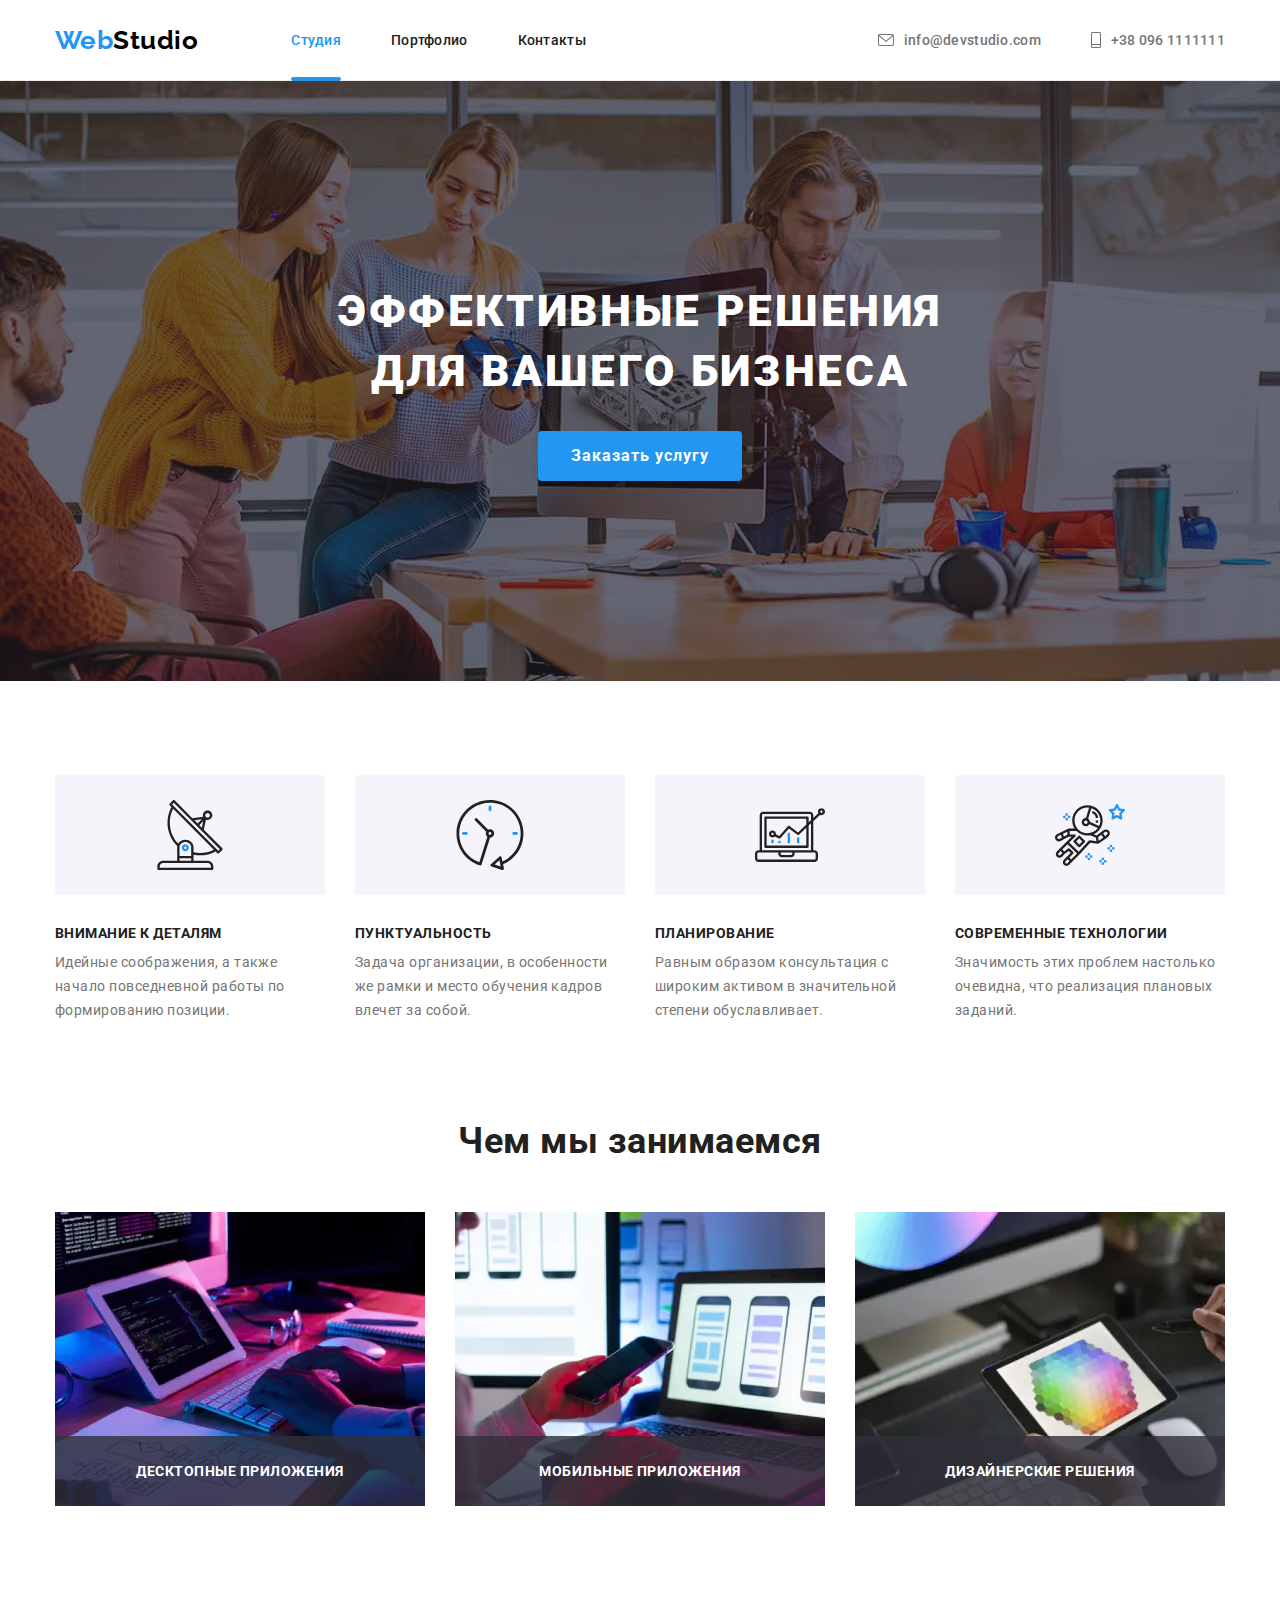
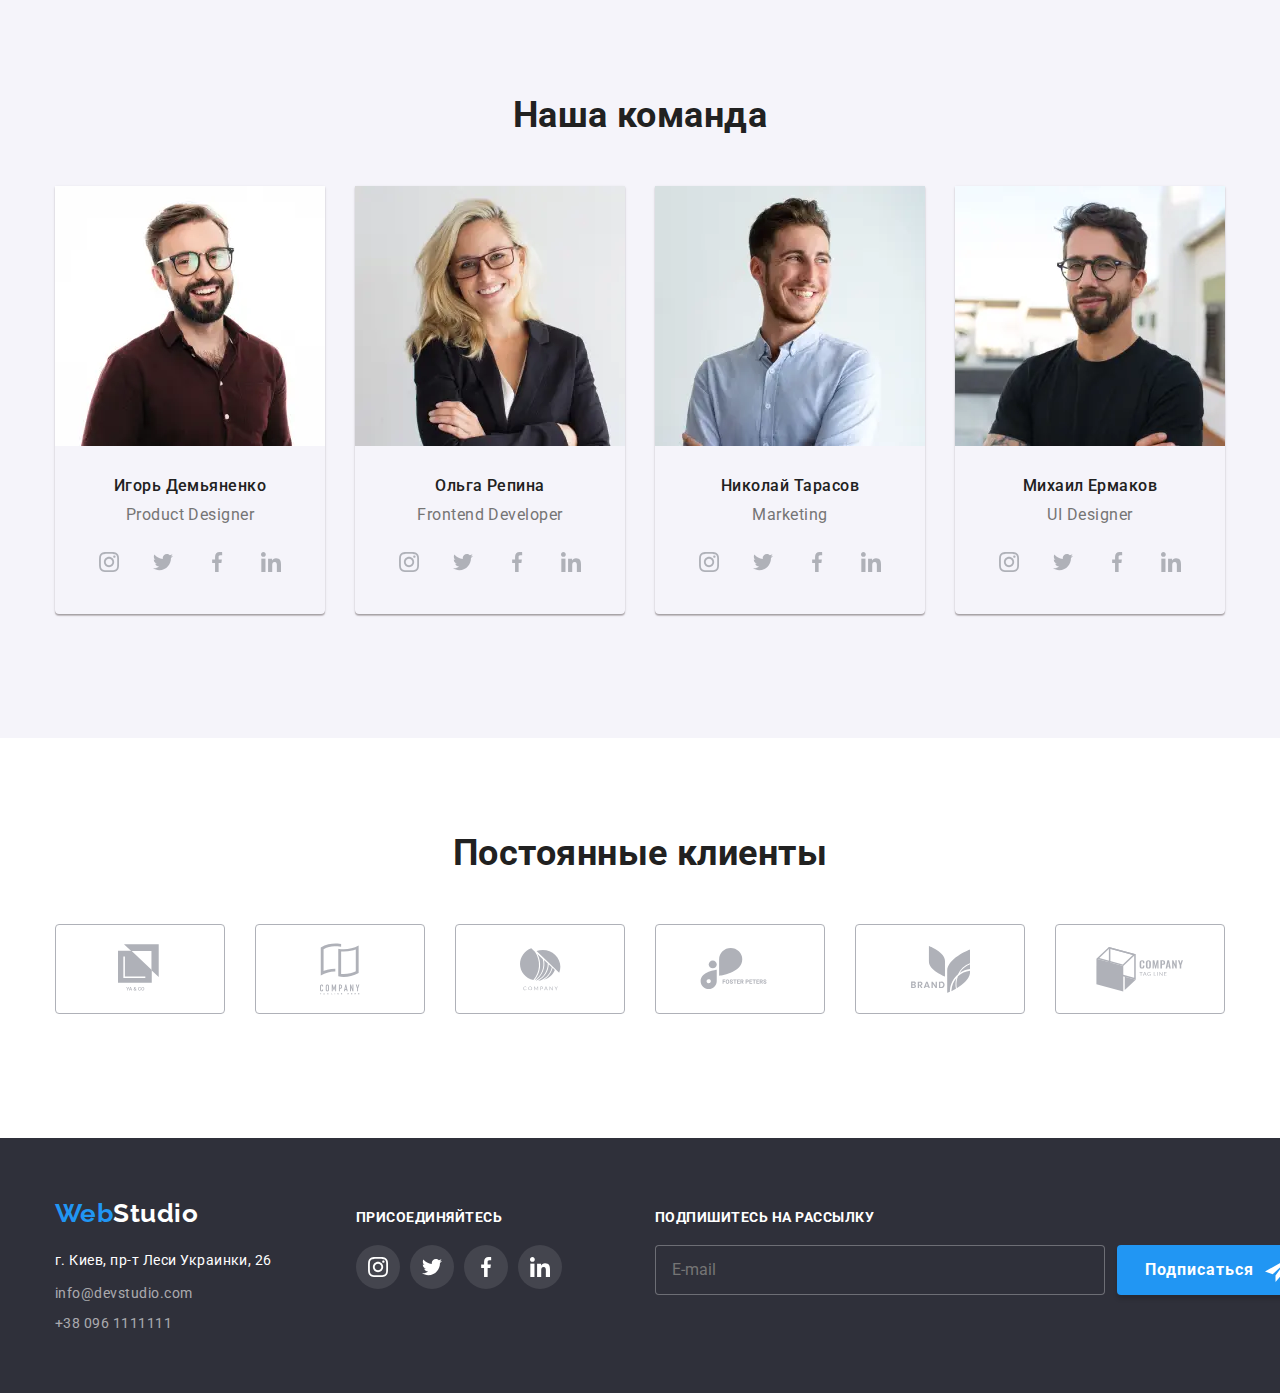
==== commit 73d8a5a3: "мобильное меню" ====
--- a/index.html
+++ b/index.html
@@ -60,6 +60,9 @@
             </button>
 
             <div class="mobile-menu" data-menu>
+                <div>
+
+                
                 <button type="button" class="close-menu-btn" data-menu-close>
                     <svg class="close-menu-icon">
                         <use href="./img/sprite.svg#close-menu"></use>
@@ -95,6 +98,7 @@
                     <li class="mobile-soc__item"><a href="#" class="mobile-soc__link link">Facebook</a></li>
                     <li class="mobile-soc__item"><a href="#" class="mobile-soc__link link">LinkedIn</a></li>
                 </ul>
+                
             </div>
         </div>
     </header>
--- a/css/main.min.css
+++ b/css/main.min.css
@@ -1,2 +1,2 @@
-:root{--text-font: "Roboto", sans-serif;--main-text-color: #757575;--titles-text-color: #212121;--accent-color: #2196f3;--white-color: #ffffff;--black-color: #000000;--light-background: #f5f4fa;--dark-background: #2f303a;--footer-link-color: rgba(255, 255, 255, 0.6);--border-color: #afb1b8;--cubic: cubic-bezier(0.4, 0, 0.2, 1);--duration: 250ms}.visually-hidden{position:absolute !important;clip:rect(1px 1px 1px 1px);clip:rect(1px, 1px, 1px, 1px);padding:0 !important;border:0 !important;height:1px !important;width:1px !important;overflow:hidden}h1,h2,h3,h4,h5,h6,p{margin:0}ul,ol{margin:0;padding:0}img{display:block;width:100%;height:auto}a{display:block}.list{list-style:none}.link{text-decoration:none}.container{width:100%;padding-left:15px;padding-right:15px}.header .container{display:-webkit-box;display:-ms-flexbox;display:flex;-webkit-box-align:center;-ms-flex-align:center;align-items:center;-webkit-box-pack:justify;-ms-flex-pack:justify;justify-content:space-between;padding-top:10px;padding-bottom:10px}.hero .container{width:100%}@media screen and (min-width: 320px){.hero .container{padding-top:118px;padding-bottom:118px}}@media screen and (min-width: 480px){.container{width:480px;margin:0 auto}}@media screen and (min-width: 768px){.container{width:768px}.header .container{padding:0}.footer .container{display:-webkit-box;display:-ms-flexbox;display:flex;-ms-flex-wrap:wrap;flex-wrap:wrap;-ms-flex-pack:distribute;justify-content:space-around;-webkit-box-align:baseline;-ms-flex-align:baseline;align-items:baseline}}@media screen and (min-width: 1200px){.container{width:1200px}.footer .container{display:-webkit-box;display:-ms-flexbox;display:flex;-webkit-box-align:baseline;-ms-flex-align:baseline;align-items:baseline;-ms-flex-wrap:nowrap;flex-wrap:nowrap}.hero .container{padding-top:200px;padding-bottom:200px}}@media screen and (max-width: 767px){.footer .container{display:-webkit-box;display:-ms-flexbox;display:flex;-webkit-box-orient:vertical;-webkit-box-direction:normal;-ms-flex-direction:column;flex-direction:column;-webkit-box-align:center;-ms-flex-align:center;align-items:center}}body{font-family:var(--text-font);color:var(--main-text-color);letter-spacing:0.03em;background:var(--white-color)}.logo{font-family:Raleway;font-weight:700;font-size:26px;line-height:1.192;color:var(--accent-color)}.logo-black{color:var(--black-color)}.logo-white{color:var(--white-color)}.filter__btn{min-width:73px;border-radius:4px;border:none;padding:6px 23px;cursor:pointer;font-family:inherit;font-weight:500;font-size:16px;line-height:1.625;text-align:center;color:var(--titles-text-color);background:var(--light-background);-webkit-transition:color var(--duration) var(--cubic),background-color var(--duration) var(--cubic),-webkit-box-shadow var(--duration) var(--cubic);transition:color var(--duration) var(--cubic),background-color var(--duration) var(--cubic),-webkit-box-shadow var(--duration) var(--cubic);transition:color var(--duration) var(--cubic),background-color var(--duration) var(--cubic),box-shadow var(--duration) var(--cubic);transition:color var(--duration) var(--cubic),background-color var(--duration) var(--cubic),box-shadow var(--duration) var(--cubic),-webkit-box-shadow var(--duration) var(--cubic)}.filter__btn:hover,.filter__btn:focus{color:var(--white-color);background:var(--accent-color);-webkit-box-shadow:0px 3px 1px rgba(0,0,0,0.1),0px 1px 2px rgba(0,0,0,0.08),0px 2px 2px rgba(0,0,0,0.12);box-shadow:0px 3px 1px rgba(0,0,0,0.1),0px 1px 2px rgba(0,0,0,0.08),0px 2px 2px rgba(0,0,0,0.12);border-radius:4px}.social-list{display:-webkit-box;display:-ms-flexbox;display:flex;margin:0 auto}.social-list__item{width:44px;height:44px}.social-list__item:not(:last-child){margin-right:10px}.social-list__link{display:-webkit-box;display:-ms-flexbox;display:flex;-webkit-box-pack:center;-ms-flex-pack:center;justify-content:center;-webkit-box-align:center;-ms-flex-align:center;align-items:center;width:100%;height:100%;color:var(--border-color);background-color:transparent;border-radius:50%;-webkit-transition:color var(--duration) var(--cubic),background-color var(--duration) var(--cubic);transition:color var(--duration) var(--cubic),background-color var(--duration) var(--cubic)}.footer .social-list__link{background-color:rgba(255,255,255,0.1);color:var(--white-color);-webkit-transition:background-color var(--duration) var(--cubic);transition:background-color var(--duration) var(--cubic)}.social-list__link:hover,.social-list__link:focus{background-color:var(--accent-color);color:var(--white-color)}.team .social-list{margin-top:16px;width:206px}.backdrop{position:fixed;top:0;left:0;width:100%;height:100%;background-color:rgba(0,0,0,0.2);opacity:1;-webkit-transition:all var(--duration) var(--cubic);transition:all var(--duration) var(--cubic)}.modal{position:absolute;left:50%;top:50%;padding:40px;max-height:581px;width:528px;background-color:var(--white-color);-webkit-box-shadow:0px 1px 3px rgba(0,0,0,0.12),0px 1px 1px rgba(0,0,0,0.14),0px 2px 1px rgba(0,0,0,0.2);box-shadow:0px 1px 3px rgba(0,0,0,0.12),0px 1px 1px rgba(0,0,0,0.14),0px 2px 1px rgba(0,0,0,0.2);border-radius:4px;-webkit-transform:translate(-50%, -50%) scale(1);transform:translate(-50%, -50%) scale(1);opacity:1;-webkit-transition:opacity var(--duration) var(--cubic),-webkit-transform var(--duration) var(--cubic);transition:opacity var(--duration) var(--cubic),-webkit-transform var(--duration) var(--cubic);transition:opacity var(--duration) var(--cubic),transform var(--duration) var(--cubic);transition:opacity var(--duration) var(--cubic),transform var(--duration) var(--cubic),-webkit-transform var(--duration) var(--cubic)}.backdrop.is-hidden{opacity:0;visibility:hidden;pointer-events:none}.backdrop.is-hidden .modal{opacity:0;-webkit-transform:translate(-50%, -50%) scale(0.5);transform:translate(-50%, -50%) scale(0.5)}.modal-name{font-weight:700;font-size:20px;line-height:1.15;text-align:center;margin-bottom:12px;color:var(--titles-text-color)}.input-wrapper{position:relative;display:block}.modal-form{display:-webkit-box;display:-ms-flexbox;display:flex;-webkit-box-orient:vertical;-webkit-box-direction:normal;-ms-flex-direction:column;flex-direction:column}.modal-form__label{margin-bottom:10px;font-size:12px;line-height:1.167}.modal-form__input{display:block;margin-top:4px;padding-left:42px;width:100%;height:40px;border:1px solid rgba(33,33,33,0.2);border-radius:4px;-webkit-transition:border-color var(--duration) var(--cubic);transition:border-color var(--duration) var(--cubic)}.modal-form__comment{display:block;padding:16px 12px;margin-bottom:20px;margin-top:4px;width:100%;height:120px;border:1px solid rgba(33,33,33,0.2);border-radius:4px;resize:none;-webkit-transition:border-color var(--duration) var(--cubic);transition:border-color var(--duration) var(--cubic)}.modal-form__input:focus,.modal-form__comment:focus{outline:none;border-color:var(--accent-color)}.modal-form__comment::-webkit-input-placeholder{color:rgba(117,117,117,0.5)}.modal-form__comment:-ms-input-placeholder{color:rgba(117,117,117,0.5)}.modal-form__comment::-ms-input-placeholder{color:rgba(117,117,117,0.5)}.modal-form__comment::placeholder{color:rgba(117,117,117,0.5)}.modal-form__link{display:inline-block;color:var(--accent-color)}.checkbox-label{position:relative;font-size:14px;line-height:1.71}.modal-form__checkbox:checked+.checkbox-label{color:var(--accent-color)}.checkbox-text{margin-left:35px}.checkbox-element{position:absolute;left:10px;top:50%;-webkit-transform:translateY(-50%);transform:translateY(-50%);width:16px;height:15px;background-image:url(../img/studio-imgs/checkbox-empty.svg);fill:var(--titles-text-color);outline:0px solid #ffffff;-webkit-transition:outline var(--duration) var(--cubic);transition:outline var(--duration) var(--cubic)}.modal-form__checkbox:checked+.checkbox-element{background-image:url(../img/studio-imgs/checkbox-checked.svg)}.modal-form__checkbox:focus+.checkbox-element{outline:1px solid var(--accent-color)}.close-btn{position:absolute;top:8px;right:8px;display:-webkit-box;display:-ms-flexbox;display:flex;-webkit-box-pack:center;-ms-flex-pack:center;justify-content:center;-webkit-box-align:center;-ms-flex-align:center;align-items:center;width:30px;height:30px;background:var(--white-color);border:1px solid rgba(0,0,0,0.1);border-radius:50%;-webkit-box-sizing:border-box;box-sizing:border-box;cursor:pointer}.modal-form__btn{margin:0 auto;margin-top:30px;width:200px;height:50px;border-radius:4px;border:none;background-color:var(--accent-color);color:var(--white-color);-webkit-box-shadow:0px 4px 4px rgba(0,0,0,0.15);box-shadow:0px 4px 4px rgba(0,0,0,0.15);font-family:inherit;text-align:center;font-weight:700;font-size:16px;line-height:1.87;letter-spacing:0.06em;cursor:pointer}@media screen and (max-width: 1199px){.modal{padding:40px;max-width:450px;max-height:609px;width:95%;height:95%;overflow:scroll}.checkbox-label{position:relative;font-size:12px;line-height:1.167}.checkbox-text{margin-left:20px}.checkbox-element{position:absolute;left:0;top:50%}}.icon{fill:currentColor}.header .icon{margin-right:10px}.icon-modal{position:absolute;top:50%;left:12px;-webkit-transform:translateY(-50%);transform:translateY(-50%);-webkit-transition:fill var(--duration) var(--cubic);transition:fill var(--duration) var(--cubic)}.modal-form__input:focus+.icon-modal{fill:var(--accent-color)}.sub-title{font-weight:700;font-size:36px;line-height:1.167;text-align:center;color:var(--titles-text-color)}.header{border-bottom:1px solid #ececec}@media screen and (max-width: 767px){.nav-list,.contacts-list{display:none}.burger-btn{background-color:transparent;border:none;padding:0;height:40px;cursor:pointer;-webkit-transition:fill var(--duration) var(--cubic);transition:fill var(--duration) var(--cubic)}.burger-btn:hover,.burger-btn:focus{fill:var(--accent-color)}.burger-icon,.close-menu-icon{width:40px;height:40px}.mobile-menu{position:absolute;top:0;left:50%;-webkit-transform:translateX(-50%) translateY(-500%);transform:translateX(-50%) translateY(-500%);-webkit-transition:-webkit-transform var(--duration) var(--cubic);transition:-webkit-transform var(--duration) var(--cubic);transition:transform var(--duration) var(--cubic);transition:transform var(--duration) var(--cubic), -webkit-transform var(--duration) var(--cubic);width:100%;max-width:480px;height:100vh;padding-top:48px;padding-left:40px;background-color:var(--white-color)}.mobile-menu.is-open{-webkit-transform:translateX(-50%) translateY(0);transform:translateX(-50%) translateY(0)}.close-menu-btn{position:absolute;top:10px;right:15px;border:none;background-color:transparent;cursor:pointer;-webkit-transition:fill var(--duration) var(--cubic);transition:fill var(--duration) var(--cubic)}.close-menu-btn:hover,.close-menu-btn:focus{fill:var(--accent-color)}.mobile-nav{font-weight:500;font-size:40px;line-height:1.119;letter-spacing:0.02em}.mobile-nav__item:not(:last-child){margin-bottom:30px}.mobile-nav__link{color:var(--titles-text-color);-webkit-transition:color var(--duration) var(--cubic);transition:color var(--duration) var(--cubic)}.mobile-nav__link:focus,.mobile-nav__link:hover{color:var(--accent-color)}.mobile-contacts{margin-top:100px;font-weight:500;font-size:24px;line-height:1.167;letter-spacing:0.02em}.mobile-contacts__phone{margin-bottom:32px}.mobile-contacts__link{color:var(--main-text-color);-webkit-transition:color var(--duration) var(--cubic),font-size var(--duration) var(--cubic);transition:color var(--duration) var(--cubic),font-size var(--duration) var(--cubic)}.mobile-contacts__link:hover,.mobile-contacts__link:focus{font-size:34px;line-height:1.176;color:var(--accent-color)}.mobile-soc{display:-webkit-box;display:-ms-flexbox;display:flex;margin-top:64px;width:357px}.mobile-soc__link{font-size:18px;line-height:1.22;letter-spacing:0.02em;color:var(--accent-color)}.mobile-soc__item:not(:last-child){padding-right:10px;border-right:1px solid rgba(33,33,33,0.2)}.mobile-soc__item:not(:first-child){padding-left:10px}}@media screen and (min-width: 768px){.mobile-menu,.burger-btn{display:none}.nav{display:-webkit-box;display:-ms-flexbox;display:flex;-webkit-box-align:center;-ms-flex-align:center;align-items:center}.nav-list{display:-webkit-box;display:-ms-flexbox;display:flex;-webkit-box-align:center;-ms-flex-align:center;align-items:center;margin-left:88px}.nav-list__point:not(:last-child){position:relative;margin-right:50px}.nav-list__link{display:-webkit-box;display:-ms-flexbox;display:flex;-webkit-box-align:center;-ms-flex-align:center;align-items:center;padding-top:32px;padding-bottom:32px;font-weight:500;font-size:14px;line-height:1.143;letter-spacing:0.02em;color:var(--titles-text-color);fill:var(--main-text-color);-webkit-transition:color var(--duration) var(--cubic);transition:color var(--duration) var(--cubic)}.nav-list__link:hover,.nav-list__link:focus,.contacts-list__link:hover,.contacts-list__link:focus,.footer-contact-link:hover,.footer-contact-link:focus{color:var(--accent-color)}.current{color:var(--accent-color)}.current::after{position:absolute;bottom:-1px;display:block;content:"";width:100%;height:4px;border-radius:2px;background-color:var(--accent-color)}.contacts-list__link{display:-webkit-box;display:-ms-flexbox;display:flex;-webkit-box-align:center;-ms-flex-align:center;align-items:center;font-weight:500;font-size:14px;line-height:1.143;letter-spacing:0.02em;color:var(--main-text-color);fill:var(--main-text-color);-webkit-transition:color var(--duration) var(--cubic);transition:color var(--duration) var(--cubic)}.contacts-list__link:first-child{margin-bottom:10px}}@media screen and (min-width: 1200px){.nav-list{margin-left:93px}.contacts-list{display:-webkit-box;display:-ms-flexbox;display:flex;-webkit-box-align:center;-ms-flex-align:center;align-items:center;margin-left:auto}.contacts-list__item:not(:last-child){margin-right:50px}.contacts-list__link:first-child{margin-bottom:0}}.hero{background:var(--dark-background);background-position:center;background-size:cover;max-height:400px}.hero-button{display:-webkit-box;display:-ms-flexbox;display:flex;margin:30px auto;min-width:200px;height:50px;border-radius:4px;border:none;padding:10px 33px;cursor:pointer;font-weight:700;font-size:16px;line-height:1.875;-webkit-box-align:center;-ms-flex-align:center;align-items:center;text-align:center;letter-spacing:0.06em;color:var(--white-color);background-color:var(--accent-color);-webkit-box-shadow:0px 4px 4px rgba(0,0,0,0.15);box-shadow:0px 4px 4px rgba(0,0,0,0.15)}.hero-title{margin:0 auto;font-weight:900;font-size:26px;line-height:1.615;text-align:center;letter-spacing:0.06em;text-transform:uppercase;color:var(--white-color)}@media screen and (max-width: 767px){.hero{background-image:-webkit-gradient(linear, left top, left bottom, from(rgba(47,48,58,0.4)), to(rgba(47,48,58,0.4))),url("../img/studio-imgs/mobile/header-img-mob.jpg");background-image:linear-gradient(rgba(47,48,58,0.4), rgba(47,48,58,0.4)),url("../img/studio-imgs/mobile/header-img-mob.jpg");background-size:cover}}@media screen and (min-device-pixel-ratio: 2) and (min-width: 320px), screen and (-webkit-min-device-pixel-ratio: 2) and (min-width: 320px), screen and (min-resolution: 192dpi) and (min-width: 320px), screen and (min-resolution: 2dppx) and (min-width: 320px){.hero{background-image:-webkit-gradient(linear, left top, left bottom, from(rgba(47,48,58,0.4)), to(rgba(47,48,58,0.4))),url("../img/studio-imgs/mobile/header-img-mob@2x.jpg");background-image:linear-gradient(rgba(47,48,58,0.4), rgba(47,48,58,0.4)),url("../img/studio-imgs/mobile/header-img-mob@2x.jpg")}}@media screen and (min-width: 768px){.hero{background-image:-webkit-gradient(linear, left top, left bottom, from(rgba(47,48,58,0.4)), to(rgba(47,48,58,0.4))),url("../img/studio-imgs/tablet/header-img-tabl.jpg");background-image:linear-gradient(rgba(47,48,58,0.4), rgba(47,48,58,0.4)),url("../img/studio-imgs/tablet/header-img-tabl.jpg");background-size:cover}}@media screen and (min-device-pixel-ratio: 2) and (min-width: 768px), screen and (-webkit-min-device-pixel-ratio: 2) and (min-width: 768px), screen and (min-resolution: 192dpi) and (min-width: 768px), screen and (min-resolution: 2dppx) and (min-width: 768px){.hero{background-image:-webkit-gradient(linear, left top, left bottom, from(rgba(47,48,58,0.4)), to(rgba(47,48,58,0.4))),url("../img/studio-imgs/tablet/header-img-tabl@2x.jpg");background-image:linear-gradient(rgba(47,48,58,0.4), rgba(47,48,58,0.4)),url("../img/studio-imgs/tablet/header-img-tabl@2x.jpg")}}@media screen and (min-width: 1200px){.hero{max-height:600px;background-image:-webkit-gradient(linear, left top, left bottom, from(rgba(47,48,58,0.4)), to(rgba(47,48,58,0.4))),url("../img/studio-imgs/desktop/header-img-desk.jpg");background-image:linear-gradient(rgba(47,48,58,0.4), rgba(47,48,58,0.4)),url("../img/studio-imgs/desktop/header-img-desk.jpg");background-size:cover}.hero-title{font-weight:900;font-size:44px;line-height:1.364}}@media screen and (min-device-pixel-ratio: 2) and (min-width: 1200px), screen and (-webkit-min-device-pixel-ratio: 2) and (min-width: 1200px), screen and (min-resolution: 192dpi) and (min-width: 1200px), screen and (min-resolution: 2dppx) and (min-width: 1200px){.hero{background-image:-webkit-gradient(linear, left top, left bottom, from(rgba(47,48,58,0.4)), to(rgba(47,48,58,0.4))),url("../img/studio-imgs/desktop/header-img-desk@2x.jpg");background-image:linear-gradient(rgba(47,48,58,0.4), rgba(47,48,58,0.4)),url("../img/studio-imgs/desktop/header-img-desk@2x.jpg")}}.features{padding-top:60px}.features-icon{width:70px;height:70px}.icon-box{display:-webkit-box;display:-ms-flexbox;display:flex;-webkit-box-pack:center;-ms-flex-pack:center;justify-content:center;-webkit-box-align:center;-ms-flex-align:center;align-items:center;border-radius:4px;height:120px;background-color:var(--light-background);margin-bottom:30px}.features-list__item{margin-bottom:30px;min-height:226px}.features-list__name{font-weight:700;font-size:14px;line-height:1.143;text-transform:uppercase;color:var(--titles-text-color)}.features-list__description{margin-top:10px;font-weight:normal;font-size:14px;line-height:1.714}@media screen and (max-width: 767px){.icon-box{width:100%}.features-list__name{text-align:center}}@media screen and (min-width: 767px){.features-list{display:-webkit-box;display:-ms-flexbox;display:flex;-webkit-box-pack:center;-ms-flex-pack:center;justify-content:center;-ms-flex-wrap:wrap;flex-wrap:wrap}.features-list__item{width:251px;margin-right:30px}}@media screen and (min-width: 1200px){.features-list{-webkit-box-pack:justify;-ms-flex-pack:justify;justify-content:space-between}.features-list__item{width:270px;height:251px;margin:0}.features{padding-top:94px}}@media screen and (max-width: 1199px){.service{display:none}}@media screen and (min-width: 1200px){.service{padding-top:94px;padding-bottom:94px}.service-list{display:-webkit-box;display:-ms-flexbox;display:flex;margin-top:50px;-webkit-box-pack:justify;-ms-flex-pack:justify;justify-content:space-between}.service-list__item{position:relative;width:370px;height:294px}.service-list__name{position:absolute;bottom:0;padding:27px;width:370px;height:70px;background:rgba(47,48,58,0.8);font-weight:700;font-size:14px;line-height:1.143;text-align:center;text-transform:uppercase;color:var(--white-color)}}.team{background:var(--light-background)}.members-list{margin-top:50px}.members-item{max-width:450px;-webkit-box-shadow:0px 1px 3px rgba(0,0,0,0.12),0px 1px 1px rgba(0,0,0,0.14),0px 2px 1px rgba(70,44,44,0.2);box-shadow:0px 1px 3px rgba(0,0,0,0.12),0px 1px 1px rgba(0,0,0,0.14),0px 2px 1px rgba(70,44,44,0.2);border-radius:0px 0px 4px 4px;margin-bottom:30px}.member-name{font-weight:500;font-size:16px;line-height:1.188;text-align:center;color:var(--titles-text-color)}.member-position{margin-top:10px;font-size:16px;line-height:1.188;text-align:center}.member-decription{padding:30px}@media screen and (min-width: 768px){.members-list{display:-webkit-box;display:-ms-flexbox;display:flex;-ms-flex-wrap:wrap;flex-wrap:wrap}.members-item{width:354px}.members-item:not(:nth-child(2n)){margin-right:30px}.members-item:nth-last-child(n+2){margin-bottom:30px}}@media screen and (max-width: 1199px){.team{padding-bottom:60px;padding-top:60px}.sub-title{font-size:28px;line-height:1.179}}@media screen and (min-width: 1200px){.team{padding-bottom:94px;padding-top:94px}.members-item{width:270px}.members-item:not(:last-child){margin-right:30px}}.clients-list{display:-webkit-box;display:-ms-flexbox;display:flex;margin-top:50px}.clients-list__item{width:170px;height:90px}.clients-list__item:not(:last-child){margin-bottom:30px}.clients-list__link{display:-webkit-box;display:-ms-flexbox;display:flex;-webkit-box-pack:center;-ms-flex-pack:center;justify-content:center;-webkit-box-align:center;-ms-flex-align:center;align-items:center;width:100%;height:100%;border:1px solid var(--border-color);border-radius:4px;color:var(--border-color);-webkit-transition:border-color var(--duration) var(--cubic),color var(--duration) var(--cubic);transition:border-color var(--duration) var(--cubic),color var(--duration) var(--cubic)}.clients-list__link:hover,.clients-list__link:focus{border-color:var(--accent-color);color:var(--accent-color)}@media screen and (max-width: 479px){.clients-list{-webkit-box-orient:vertical;-webkit-box-direction:normal;-ms-flex-direction:column;flex-direction:column;-webkit-box-align:center;-ms-flex-align:center;align-items:center;margin-top:50px}}@media screen and (min-width: 480px){.clients-list{-webkit-box-orient:horizontal;-webkit-box-direction:normal;-ms-flex-direction:row;flex-direction:row;-ms-flex-wrap:wrap;flex-wrap:wrap;-webkit-box-pack:center;-ms-flex-pack:center;justify-content:center}}@media screen and (min-width: 480px) and (max-width: 767px){.clients-list__item:nth-last-child(n+2){margin-bottom:30px}.clients-list__item:not(:nth-child(2n)){margin-right:30px}}@media screen and (min-width: 768px) and (max-width: 1199px){.clients-list__item:nth-last-child(n+3){margin-bottom:30px}.clients-list__item:not(:nth-child(3n)){margin-right:30px}}@media screen and (max-width: 1199px){.clients{padding-top:60px;padding-bottom:60px}}@media screen and (min-width: 1200px){.clients{padding-top:94px;padding-bottom:94px}.clients-list__item:not(:last-child){margin-right:30px}}.footer{padding-top:60px;padding-bottom:60px;min-height:252px;background:var(--dark-background);margin:0 auto}.footer-address{font-size:14px;line-height:1.714;color:var(--white-color)}.address{font-style:normal;margin-top:20px}.footer-contact-item{margin-top:9px;width:231px;height:21px}.footer-contact-link{display:inline-block;font-size:14px;line-height:1.714;color:var(--white-color);color:var(--footer-link-color);font-style:normal;width:100%;height:100%;-webkit-transition:color var(--duration) var(--cubic);transition:color var(--duration) var(--cubic)}.join{font-weight:700;font-size:14px;line-height:1.142;text-transform:uppercase;color:var(--white-color);margin-bottom:20px}.footer-submit-btn{display:-webkit-box;display:-ms-flexbox;display:flex;-webkit-box-pack:justify;-ms-flex-pack:justify;justify-content:space-between;-webkit-box-align:center;-ms-flex-align:center;align-items:center;margin:0 auto;padding:10px 28px;min-width:200px;height:50px;color:var(--white-color);background:var(--accent-color);-webkit-box-shadow:0px 4px 4px rgba(0,0,0,0.15);box-shadow:0px 4px 4px rgba(0,0,0,0.15);border:none;border-radius:4px;font-weight:700;font-size:16px;line-height:1.87;letter-spacing:0.06em;cursor:pointer}@media screen and (min-width: 320px){.footer-social,.subscribe{margin-top:60px}.subscribe-mail{width:100%;height:50px;padding:15px 16px;background-color:var(--dark-background);border-radius:4px;border:1px solid rgba(255,255,255,0.3);font-weight:400;font-size:16px;line-height:1.25;color:var(--white-color)}}@media screen and (min-width: 480px){.subscribe-mail{width:450px}}@media screen and (min-width: 768px){.footer-social{margin-left:165px;margin-top:0}}@media screen and (max-width: 1199px){.footer{text-align:center}.footer-submit-btn{margin-top:20px}}@media screen and (min-width: 1200px){.footer-submit-btn{margin-left:12px}.footer-contacts{margin-right:70px}.footer-social{margin-right:93px;margin-left:0}.footer-form{display:-webkit-box;display:-ms-flexbox;display:flex}.subscribe{margin-top:0}.subscribe-mail{min-width:358px}}.portfolio{padding-top:60px;padding-bottom:60px}.filter{display:-webkit-box;display:-ms-flexbox;display:flex;-webkit-box-pack:center;-ms-flex-pack:center;justify-content:center;margin-bottom:40px}.filter__item:not(:last-child){margin-right:8px}.example-img-wrapper{position:relative;overflow:hidden}.overlay{position:absolute;top:0;left:0;width:100%;height:100%;padding:63px 24px;font-size:18px;line-height:1.56;overflow:auto;background-color:rgba(33,150,243,0.9);color:var(--white-color);-webkit-transform:translateY(101%);transform:translateY(101%);-webkit-transition:-webkit-transform var(--duration) var(--cubic);transition:-webkit-transform var(--duration) var(--cubic);transition:transform var(--duration) var(--cubic);transition:transform var(--duration) var(--cubic), -webkit-transform var(--duration) var(--cubic)}.example-link:hover .overlay,.example-link:focus .overlay{-webkit-transform:translateY(0);transform:translateY(0)}.examples-list{display:-webkit-box;display:-ms-flexbox;display:flex;-ms-flex-wrap:wrap;flex-wrap:wrap;margin:-15px}.example{outline:1px solid #eeeeee;margin:15px;max-width:450px;height:404px;-webkit-transition:-webkit-box-shadow var(--duration) var(--cubic);transition:-webkit-box-shadow var(--duration) var(--cubic);transition:box-shadow var(--duration) var(--cubic);transition:box-shadow var(--duration) var(--cubic), -webkit-box-shadow var(--duration) var(--cubic)}.example:hover,.example:focus{-webkit-box-shadow:0px 1px 1px rgba(0,0,0,0.12),0px 4px 4px rgba(0,0,0,0.06),1px 4px 6px rgba(0,0,0,0.16);box-shadow:0px 1px 1px rgba(0,0,0,0.12),0px 4px 4px rgba(0,0,0,0.06),1px 4px 6px rgba(0,0,0,0.16)}.example-link{color:inherit;width:100%;height:100%}.example-description{padding:20px 24px}.example-name{margin-bottom:4px;font-weight:700;font-size:18px;line-height:2;letter-spacing:0.06em;color:var(--titles-text-color)}.example-sort{font-size:16px;line-height:1.875}@media screen and (min-width: 320px) and (max-width: 395px){.filter__item:nth-last-child(-n+3){margin-top:15px}}@media screen and (min-width: 396px) and (max-width: 767px){.filter{-ms-flex-wrap:wrap;flex-wrap:wrap;-webkit-box-pack:left;-ms-flex-pack:left;justify-content:left}.filter__item:nth-last-child(-n+2){margin-top:15px}}@media screen and (min-width: 768px){.filter{margin-bottom:30px}.example{width:354px;height:440px}}@media screen and (min-width: 1200px){.portfolio{padding-top:94px;padding-bottom:94px}.filter{-webkit-box-pack:center;-ms-flex-pack:center;justify-content:center;-ms-flex-wrap:nowrap;flex-wrap:nowrap;margin-bottom:50px}.example{width:370px;height:404px}}
+:root{--text-font: "Roboto", sans-serif;--main-text-color: #757575;--titles-text-color: #212121;--accent-color: #2196f3;--white-color: #ffffff;--black-color: #000000;--light-background: #f5f4fa;--dark-background: #2f303a;--footer-link-color: rgba(255, 255, 255, 0.6);--border-color: #afb1b8;--cubic: cubic-bezier(0.4, 0, 0.2, 1);--duration: 250ms}.visually-hidden{position:absolute !important;clip:rect(1px 1px 1px 1px);clip:rect(1px, 1px, 1px, 1px);padding:0 !important;border:0 !important;height:1px !important;width:1px !important;overflow:hidden}h1,h2,h3,h4,h5,h6,p{margin:0}ul,ol{margin:0;padding:0}img{display:block;width:100%;height:auto}a{display:block}.list{list-style:none}.link{text-decoration:none}.container{width:100%;padding-left:15px;padding-right:15px}.header .container{display:-webkit-box;display:-ms-flexbox;display:flex;-webkit-box-align:center;-ms-flex-align:center;align-items:center;-webkit-box-pack:justify;-ms-flex-pack:justify;justify-content:space-between;padding-top:10px;padding-bottom:10px}.hero .container{width:100%}@media screen and (min-width: 320px){.hero .container{max-width:400px;padding-top:118px;padding-bottom:118px}}@media screen and (min-width: 480px){.container{width:480px;margin:0 auto}}@media screen and (min-width: 768px){.container{width:768px}.header .container{padding-top:0;padding-bottom:0}.footer .container{display:-webkit-box;display:-ms-flexbox;display:flex;-ms-flex-wrap:wrap;flex-wrap:wrap;-ms-flex-pack:distribute;justify-content:space-around;-webkit-box-align:baseline;-ms-flex-align:baseline;align-items:baseline}}@media screen and (min-width: 1200px){.container{width:1200px}.footer .container{display:-webkit-box;display:-ms-flexbox;display:flex;-webkit-box-align:baseline;-ms-flex-align:baseline;align-items:baseline;-ms-flex-wrap:nowrap;flex-wrap:nowrap}.hero .container{max-width:696px;padding-top:200px;padding-bottom:200px}}@media screen and (max-width: 767px){.footer .container{display:-webkit-box;display:-ms-flexbox;display:flex;-webkit-box-orient:vertical;-webkit-box-direction:normal;-ms-flex-direction:column;flex-direction:column;-webkit-box-align:center;-ms-flex-align:center;align-items:center}}body{font-family:var(--text-font);color:var(--main-text-color);letter-spacing:0.03em;background:var(--white-color)}.logo{font-family:Raleway;font-weight:700;font-size:26px;line-height:1.192;color:var(--accent-color)}.logo-black{color:var(--black-color)}.logo-white{color:var(--white-color)}.filter__btn{min-width:73px;border-radius:4px;border:none;padding:6px 23px;cursor:pointer;font-family:inherit;font-weight:500;font-size:16px;line-height:1.625;text-align:center;color:var(--titles-text-color);background:var(--light-background);-webkit-transition:color var(--duration) var(--cubic),background-color var(--duration) var(--cubic),-webkit-box-shadow var(--duration) var(--cubic);transition:color var(--duration) var(--cubic),background-color var(--duration) var(--cubic),-webkit-box-shadow var(--duration) var(--cubic);transition:color var(--duration) var(--cubic),background-color var(--duration) var(--cubic),box-shadow var(--duration) var(--cubic);transition:color var(--duration) var(--cubic),background-color var(--duration) var(--cubic),box-shadow var(--duration) var(--cubic),-webkit-box-shadow var(--duration) var(--cubic)}.filter__btn:hover,.filter__btn:focus{color:var(--white-color);background:var(--accent-color);-webkit-box-shadow:0px 3px 1px rgba(0,0,0,0.1),0px 1px 2px rgba(0,0,0,0.08),0px 2px 2px rgba(0,0,0,0.12);box-shadow:0px 3px 1px rgba(0,0,0,0.1),0px 1px 2px rgba(0,0,0,0.08),0px 2px 2px rgba(0,0,0,0.12);border-radius:4px}.social-list{display:-webkit-box;display:-ms-flexbox;display:flex;margin:0 auto}.social-list__item{width:44px;height:44px}.social-list__item:not(:last-child){margin-right:10px}.social-list__link{display:-webkit-box;display:-ms-flexbox;display:flex;-webkit-box-pack:center;-ms-flex-pack:center;justify-content:center;-webkit-box-align:center;-ms-flex-align:center;align-items:center;width:100%;height:100%;color:var(--border-color);background-color:transparent;border-radius:50%;-webkit-transition:color var(--duration) var(--cubic),background-color var(--duration) var(--cubic);transition:color var(--duration) var(--cubic),background-color var(--duration) var(--cubic)}.footer .social-list__link{background-color:rgba(255,255,255,0.1);color:var(--white-color);-webkit-transition:background-color var(--duration) var(--cubic);transition:background-color var(--duration) var(--cubic)}.social-list__link:hover,.social-list__link:focus{background-color:var(--accent-color);color:var(--white-color)}.team .social-list{margin-top:16px;width:206px}.backdrop{position:fixed;top:0;left:0;width:100%;height:100%;background-color:rgba(0,0,0,0.2);opacity:1;-webkit-transition:all var(--duration) var(--cubic);transition:all var(--duration) var(--cubic)}.modal{position:absolute;left:50%;top:50%;padding:40px;max-height:581px;width:528px;background-color:var(--white-color);-webkit-box-shadow:0px 1px 3px rgba(0,0,0,0.12),0px 1px 1px rgba(0,0,0,0.14),0px 2px 1px rgba(0,0,0,0.2);box-shadow:0px 1px 3px rgba(0,0,0,0.12),0px 1px 1px rgba(0,0,0,0.14),0px 2px 1px rgba(0,0,0,0.2);border-radius:4px;-webkit-transform:translate(-50%, -50%) scale(1);transform:translate(-50%, -50%) scale(1);opacity:1;-webkit-transition:opacity var(--duration) var(--cubic),-webkit-transform var(--duration) var(--cubic);transition:opacity var(--duration) var(--cubic),-webkit-transform var(--duration) var(--cubic);transition:opacity var(--duration) var(--cubic),transform var(--duration) var(--cubic);transition:opacity var(--duration) var(--cubic),transform var(--duration) var(--cubic),-webkit-transform var(--duration) var(--cubic)}.backdrop.is-hidden{opacity:0;visibility:hidden;pointer-events:none}.backdrop.is-hidden .modal{opacity:0;-webkit-transform:translate(-50%, -50%) scale(0.5);transform:translate(-50%, -50%) scale(0.5)}.modal-name{font-weight:700;font-size:20px;line-height:1.15;text-align:center;margin-bottom:12px;color:var(--titles-text-color)}.input-wrapper{position:relative;display:block}.modal-form{display:-webkit-box;display:-ms-flexbox;display:flex;-webkit-box-orient:vertical;-webkit-box-direction:normal;-ms-flex-direction:column;flex-direction:column}.modal-form__label{margin-bottom:10px;font-size:12px;line-height:1.167}.modal-form__input{display:block;margin-top:4px;padding-left:42px;width:100%;height:40px;border:1px solid rgba(33,33,33,0.2);border-radius:4px;-webkit-transition:border-color var(--duration) var(--cubic);transition:border-color var(--duration) var(--cubic)}.modal-form__comment{display:block;padding:16px 12px;margin-bottom:20px;margin-top:4px;width:100%;height:120px;border:1px solid rgba(33,33,33,0.2);border-radius:4px;resize:none;-webkit-transition:border-color var(--duration) var(--cubic);transition:border-color var(--duration) var(--cubic)}.modal-form__input:focus,.modal-form__comment:focus{outline:none;border-color:var(--accent-color)}.modal-form__comment::-webkit-input-placeholder{color:rgba(117,117,117,0.5)}.modal-form__comment:-ms-input-placeholder{color:rgba(117,117,117,0.5)}.modal-form__comment::-ms-input-placeholder{color:rgba(117,117,117,0.5)}.modal-form__comment::placeholder{color:rgba(117,117,117,0.5)}.modal-form__link{display:inline-block;color:var(--accent-color)}.checkbox-label{position:relative;font-size:14px;line-height:1.71}.modal-form__checkbox:checked+.checkbox-label{color:var(--accent-color)}.checkbox-text{margin-left:35px}.checkbox-element{position:absolute;left:10px;top:50%;-webkit-transform:translateY(-50%);transform:translateY(-50%);width:16px;height:15px;background-image:url(../img/studio-imgs/checkbox-empty.svg);fill:var(--titles-text-color);outline:0px solid #ffffff;-webkit-transition:outline var(--duration) var(--cubic);transition:outline var(--duration) var(--cubic)}.modal-form__checkbox:checked+.checkbox-element{background-image:url(../img/studio-imgs/checkbox-checked.svg)}.modal-form__checkbox:focus+.checkbox-element{outline:1px solid var(--accent-color)}.close-btn{position:absolute;top:8px;right:8px;display:-webkit-box;display:-ms-flexbox;display:flex;-webkit-box-pack:center;-ms-flex-pack:center;justify-content:center;-webkit-box-align:center;-ms-flex-align:center;align-items:center;width:30px;height:30px;background:var(--white-color);border:1px solid rgba(0,0,0,0.1);border-radius:50%;-webkit-box-sizing:border-box;box-sizing:border-box;cursor:pointer}.modal-form__btn{margin:0 auto;margin-top:30px;width:200px;height:50px;border-radius:4px;border:none;background-color:var(--accent-color);color:var(--white-color);-webkit-box-shadow:0px 4px 4px rgba(0,0,0,0.15);box-shadow:0px 4px 4px rgba(0,0,0,0.15);font-family:inherit;text-align:center;font-weight:700;font-size:16px;line-height:1.87;letter-spacing:0.06em;cursor:pointer}@media screen and (max-width: 1199px){.modal{padding:40px;max-width:450px;max-height:609px;width:95%;height:95%;overflow:scroll}.checkbox-label{position:relative;font-size:12px;line-height:1.167}.checkbox-text{margin-left:20px}.checkbox-element{position:absolute;left:0;top:50%}}.icon{fill:currentColor}.header .icon{margin-right:10px}.icon-modal{position:absolute;top:50%;left:12px;-webkit-transform:translateY(-50%);transform:translateY(-50%);-webkit-transition:fill var(--duration) var(--cubic);transition:fill var(--duration) var(--cubic)}.modal-form__input:focus+.icon-modal{fill:var(--accent-color)}.sub-title{font-weight:700;font-size:36px;line-height:1.167;text-align:center;color:var(--titles-text-color)}.header{border-bottom:1px solid #ececec}@media screen and (min-windth: 320px) and (max-width: 480px){.mobile-menu{overflow:auto}}@media screen and (max-width: 767px){.nav-list,.contacts-list{display:none}.burger-btn{background-color:transparent;border:none;padding:0;height:40px;cursor:pointer;-webkit-transition:fill var(--duration) var(--cubic);transition:fill var(--duration) var(--cubic)}.burger-btn:hover,.burger-btn:focus{fill:var(--accent-color)}.burger-icon,.close-menu-icon{width:40px;height:40px}.mobile-menu{position:fixed;z-index:100;top:0;left:50%;-webkit-transform:translateX(-50%) translateY(-500%);transform:translateX(-50%) translateY(-500%);-webkit-transition:-webkit-transform var(--duration) var(--cubic);transition:-webkit-transform var(--duration) var(--cubic);transition:transform var(--duration) var(--cubic);transition:transform var(--duration) var(--cubic), -webkit-transform var(--duration) var(--cubic);min-width:100vh;height:100vh;padding-top:48px;padding-left:40px;padding-bottom:48px;background-color:var(--white-color);overflow:auto}.mobile-menu.is-open{-webkit-transform:translateX(-50%) translateY(0);transform:translateX(-50%) translateY(0)}.close-menu-btn{position:absolute;top:10px;right:15px;border:none;background-color:transparent;cursor:pointer;-webkit-transition:fill var(--duration) var(--cubic);transition:fill var(--duration) var(--cubic)}.close-menu-btn:hover,.close-menu-btn:focus{fill:var(--accent-color)}.mobile-nav{font-weight:500;font-size:40px;line-height:1.119;letter-spacing:0.02em}.mobile-nav__item:not(:last-child){margin-bottom:30px}.mobile-nav__link{color:var(--titles-text-color);-webkit-transition:color var(--duration) var(--cubic);transition:color var(--duration) var(--cubic)}.mobile-nav__link:focus,.mobile-nav__link:hover{color:var(--accent-color)}.mobile-contacts{margin-top:100px;font-weight:500;font-size:24px;line-height:1.167;letter-spacing:0.02em}.mobile-contacts__phone{margin-bottom:32px}.mobile-contacts__link{color:var(--main-text-color);-webkit-transition:color var(--duration) var(--cubic),font-size var(--duration) var(--cubic);transition:color var(--duration) var(--cubic),font-size var(--duration) var(--cubic)}.mobile-contacts__link:hover,.mobile-contacts__link:focus{font-size:34px;line-height:1.176;color:var(--accent-color)}.mobile-soc{display:-webkit-box;display:-ms-flexbox;display:flex;-ms-flex-wrap:wrap;flex-wrap:wrap;margin-top:64px;width:100%}.mobile-soc__link{font-size:18px;line-height:1.22;letter-spacing:0.02em;color:var(--accent-color)}.mobile-soc__item:not(:last-child){padding-right:10px;border-right:1px solid rgba(33,33,33,0.2)}.mobile-soc__item:not(:first-child){padding-left:10px}}@media screen and (min-width: 768px){.mobile-menu,.burger-btn{display:none}.nav{display:-webkit-box;display:-ms-flexbox;display:flex;-webkit-box-align:center;-ms-flex-align:center;align-items:center}.nav-list{display:-webkit-box;display:-ms-flexbox;display:flex;-webkit-box-align:center;-ms-flex-align:center;align-items:center;margin-left:88px}.nav-list__point:not(:last-child){position:relative;margin-right:50px}.nav-list__link{display:-webkit-box;display:-ms-flexbox;display:flex;-webkit-box-align:center;-ms-flex-align:center;align-items:center;padding-top:32px;padding-bottom:32px;font-weight:500;font-size:14px;line-height:1.143;letter-spacing:0.02em;color:var(--titles-text-color);fill:var(--main-text-color);-webkit-transition:color var(--duration) var(--cubic);transition:color var(--duration) var(--cubic)}.nav-list__link:hover,.nav-list__link:focus,.contacts-list__link:hover,.contacts-list__link:focus,.footer-contact-link:hover,.footer-contact-link:focus{color:var(--accent-color)}.current{color:var(--accent-color)}.current::after{position:absolute;bottom:-1px;display:block;content:"";width:100%;height:4px;border-radius:2px;background-color:var(--accent-color)}.contacts-list__link{display:-webkit-box;display:-ms-flexbox;display:flex;-webkit-box-align:center;-ms-flex-align:center;align-items:center;font-weight:500;font-size:14px;line-height:1.143;letter-spacing:0.02em;color:var(--main-text-color);fill:var(--main-text-color);-webkit-transition:color var(--duration) var(--cubic);transition:color var(--duration) var(--cubic)}.contacts-list__link:first-child{margin-bottom:10px}}@media screen and (min-width: 1200px){.nav-list{margin-left:93px}.contacts-list{display:-webkit-box;display:-ms-flexbox;display:flex;-webkit-box-align:center;-ms-flex-align:center;align-items:center;margin-left:auto}.contacts-list__item:not(:last-child){margin-right:50px}.contacts-list__link:first-child{margin-bottom:0}}.hero{background:var(--dark-background);background-position:center;background-size:cover;max-height:400px}.hero-button{display:-webkit-box;display:-ms-flexbox;display:flex;margin:30px auto;min-width:200px;height:50px;border-radius:4px;border:none;padding:10px 33px;cursor:pointer;font-weight:700;font-size:16px;line-height:1.875;-webkit-box-align:center;-ms-flex-align:center;align-items:center;text-align:center;letter-spacing:0.06em;color:var(--white-color);background-color:var(--accent-color);-webkit-box-shadow:0px 4px 4px rgba(0,0,0,0.15);box-shadow:0px 4px 4px rgba(0,0,0,0.15)}.hero-title{margin:0 auto;font-weight:900;font-size:26px;line-height:1.615;text-align:center;letter-spacing:0.06em;text-transform:uppercase;color:var(--white-color)}@media screen and (max-width: 767px){.hero{background-image:-webkit-gradient(linear, left top, left bottom, from(rgba(47,48,58,0.4)), to(rgba(47,48,58,0.4))),url("../img/studio-imgs/mobile/header-img-mob.jpg");background-image:linear-gradient(rgba(47,48,58,0.4), rgba(47,48,58,0.4)),url("../img/studio-imgs/mobile/header-img-mob.jpg");background-size:cover}}@media screen and (min-device-pixel-ratio: 2) and (min-width: 320px), screen and (-webkit-min-device-pixel-ratio: 2) and (min-width: 320px), screen and (min-resolution: 192dpi) and (min-width: 320px), screen and (min-resolution: 2dppx) and (min-width: 320px){.hero{background-image:-webkit-gradient(linear, left top, left bottom, from(rgba(47,48,58,0.4)), to(rgba(47,48,58,0.4))),url("../img/studio-imgs/mobile/header-img-mob@2x.jpg");background-image:linear-gradient(rgba(47,48,58,0.4), rgba(47,48,58,0.4)),url("../img/studio-imgs/mobile/header-img-mob@2x.jpg")}}@media screen and (min-width: 768px){.hero{background-image:-webkit-gradient(linear, left top, left bottom, from(rgba(47,48,58,0.4)), to(rgba(47,48,58,0.4))),url("../img/studio-imgs/tablet/header-img-tabl.jpg");background-image:linear-gradient(rgba(47,48,58,0.4), rgba(47,48,58,0.4)),url("../img/studio-imgs/tablet/header-img-tabl.jpg");background-size:cover}}@media screen and (min-device-pixel-ratio: 2) and (min-width: 768px), screen and (-webkit-min-device-pixel-ratio: 2) and (min-width: 768px), screen and (min-resolution: 192dpi) and (min-width: 768px), screen and (min-resolution: 2dppx) and (min-width: 768px){.hero{background-image:-webkit-gradient(linear, left top, left bottom, from(rgba(47,48,58,0.4)), to(rgba(47,48,58,0.4))),url("../img/studio-imgs/tablet/header-img-tabl@2x.jpg");background-image:linear-gradient(rgba(47,48,58,0.4), rgba(47,48,58,0.4)),url("../img/studio-imgs/tablet/header-img-tabl@2x.jpg")}}@media screen and (min-width: 1200px){.hero{max-height:600px;background-image:-webkit-gradient(linear, left top, left bottom, from(rgba(47,48,58,0.4)), to(rgba(47,48,58,0.4))),url("../img/studio-imgs/desktop/header-img-desk.jpg");background-image:linear-gradient(rgba(47,48,58,0.4), rgba(47,48,58,0.4)),url("../img/studio-imgs/desktop/header-img-desk.jpg");background-size:cover}.hero-title{font-weight:900;font-size:44px;line-height:1.364}}@media screen and (min-device-pixel-ratio: 2) and (min-width: 1200px), screen and (-webkit-min-device-pixel-ratio: 2) and (min-width: 1200px), screen and (min-resolution: 192dpi) and (min-width: 1200px), screen and (min-resolution: 2dppx) and (min-width: 1200px){.hero{background-image:-webkit-gradient(linear, left top, left bottom, from(rgba(47,48,58,0.4)), to(rgba(47,48,58,0.4))),url("../img/studio-imgs/desktop/header-img-desk@2x.jpg");background-image:linear-gradient(rgba(47,48,58,0.4), rgba(47,48,58,0.4)),url("../img/studio-imgs/desktop/header-img-desk@2x.jpg")}}.features{padding-top:60px}.features-icon{width:70px;height:70px}.icon-box{display:-webkit-box;display:-ms-flexbox;display:flex;-webkit-box-pack:center;-ms-flex-pack:center;justify-content:center;-webkit-box-align:center;-ms-flex-align:center;align-items:center;border-radius:4px;height:120px;background-color:var(--light-background);margin-bottom:30px}.features-list__item{margin-bottom:30px;min-height:226px}.features-list__name{font-weight:700;font-size:14px;line-height:1.143;text-transform:uppercase;color:var(--titles-text-color)}.features-list__description{margin-top:10px;font-weight:normal;font-size:14px;line-height:1.714}@media screen and (max-width: 767px){.icon-box{width:100%}.features-list__name{text-align:center}}@media screen and (min-width: 767px){.features-list{display:-webkit-box;display:-ms-flexbox;display:flex;-webkit-box-pack:center;-ms-flex-pack:center;justify-content:center;-ms-flex-wrap:wrap;flex-wrap:wrap}.features-list__item{width:251px;margin-right:30px}}@media screen and (min-width: 1200px){.features-list{-webkit-box-pack:justify;-ms-flex-pack:justify;justify-content:space-between}.features-list__item{width:270px;height:251px;margin:0}.features{padding-top:94px}}@media screen and (max-width: 1199px){.service{display:none}}@media screen and (min-width: 1200px){.service{padding-top:94px;padding-bottom:94px}.service-list{display:-webkit-box;display:-ms-flexbox;display:flex;margin-top:50px;-webkit-box-pack:justify;-ms-flex-pack:justify;justify-content:space-between}.service-list__item{position:relative;width:370px;height:294px}.service-list__name{position:absolute;bottom:0;padding:27px;width:370px;height:70px;background:rgba(47,48,58,0.8);font-weight:700;font-size:14px;line-height:1.143;text-align:center;text-transform:uppercase;color:var(--white-color)}}.team{background:var(--light-background)}.members-list{margin-top:50px}.members-item{max-width:450px;-webkit-box-shadow:0px 1px 3px rgba(0,0,0,0.12),0px 1px 1px rgba(0,0,0,0.14),0px 2px 1px rgba(70,44,44,0.2);box-shadow:0px 1px 3px rgba(0,0,0,0.12),0px 1px 1px rgba(0,0,0,0.14),0px 2px 1px rgba(70,44,44,0.2);border-radius:0px 0px 4px 4px;margin-bottom:30px}.member-name{font-weight:500;font-size:16px;line-height:1.188;text-align:center;color:var(--titles-text-color)}.member-position{margin-top:10px;font-size:16px;line-height:1.188;text-align:center}.member-decription{padding:30px}@media screen and (min-width: 768px){.members-list{display:-webkit-box;display:-ms-flexbox;display:flex;-ms-flex-wrap:wrap;flex-wrap:wrap}.members-item{width:354px}.members-item:not(:nth-child(2n)){margin-right:30px}.members-item:nth-last-child(n+2){margin-bottom:30px}}@media screen and (max-width: 1199px){.team{padding-bottom:60px;padding-top:60px}.sub-title{font-size:28px;line-height:1.179}}@media screen and (min-width: 1200px){.team{padding-bottom:94px;padding-top:94px}.members-item{width:270px}.members-item:not(:last-child){margin-right:30px}}.clients-list{display:-webkit-box;display:-ms-flexbox;display:flex;margin-top:50px}.clients-list__item{width:170px;height:90px}.clients-list__item:not(:last-child){margin-bottom:30px}.clients-list__link{display:-webkit-box;display:-ms-flexbox;display:flex;-webkit-box-pack:center;-ms-flex-pack:center;justify-content:center;-webkit-box-align:center;-ms-flex-align:center;align-items:center;width:100%;height:100%;border:1px solid var(--border-color);border-radius:4px;color:var(--border-color);-webkit-transition:border-color var(--duration) var(--cubic),color var(--duration) var(--cubic);transition:border-color var(--duration) var(--cubic),color var(--duration) var(--cubic)}.clients-list__link:hover,.clients-list__link:focus{border-color:var(--accent-color);color:var(--accent-color)}@media screen and (max-width: 479px){.clients-list{-webkit-box-orient:vertical;-webkit-box-direction:normal;-ms-flex-direction:column;flex-direction:column;-webkit-box-align:center;-ms-flex-align:center;align-items:center;margin-top:50px}}@media screen and (min-width: 480px){.clients-list{-webkit-box-orient:horizontal;-webkit-box-direction:normal;-ms-flex-direction:row;flex-direction:row;-ms-flex-wrap:wrap;flex-wrap:wrap;-webkit-box-pack:center;-ms-flex-pack:center;justify-content:center}}@media screen and (min-width: 480px) and (max-width: 767px){.clients-list__item:nth-last-child(n+2){margin-bottom:30px}.clients-list__item:not(:nth-child(2n)){margin-right:30px}}@media screen and (min-width: 768px) and (max-width: 1199px){.clients-list__item:nth-last-child(n+3){margin-bottom:30px}.clients-list__item:not(:nth-child(3n)){margin-right:30px}}@media screen and (max-width: 1199px){.clients{padding-top:60px;padding-bottom:60px}}@media screen and (min-width: 1200px){.clients{padding-top:94px;padding-bottom:94px}.clients-list__item:not(:last-child){margin-right:30px}}.footer{padding-top:60px;padding-bottom:60px;min-height:252px;background:var(--dark-background);margin:0 auto}.footer-address{font-size:14px;line-height:1.714;color:var(--white-color)}.address{font-style:normal;margin-top:20px}.footer-contact-item{margin-top:9px;width:231px;height:21px}.footer-contact-link{display:inline-block;font-size:14px;line-height:1.714;color:var(--white-color);color:var(--footer-link-color);font-style:normal;width:100%;height:100%;-webkit-transition:color var(--duration) var(--cubic);transition:color var(--duration) var(--cubic)}.join{font-weight:700;font-size:14px;line-height:1.142;text-transform:uppercase;color:var(--white-color);margin-bottom:20px}.footer-submit-btn{display:-webkit-box;display:-ms-flexbox;display:flex;-webkit-box-pack:justify;-ms-flex-pack:justify;justify-content:space-between;-webkit-box-align:center;-ms-flex-align:center;align-items:center;margin:0 auto;padding:10px 28px;min-width:200px;height:50px;color:var(--white-color);background:var(--accent-color);-webkit-box-shadow:0px 4px 4px rgba(0,0,0,0.15);box-shadow:0px 4px 4px rgba(0,0,0,0.15);border:none;border-radius:4px;font-weight:700;font-size:16px;line-height:1.87;letter-spacing:0.06em;cursor:pointer}@media screen and (min-width: 320px){.footer-social,.subscribe{margin-top:60px}.subscribe-mail{width:100%;height:50px;padding:15px 16px;background-color:var(--dark-background);border-radius:4px;border:1px solid rgba(255,255,255,0.3);font-weight:400;font-size:16px;line-height:1.25;color:var(--white-color)}}@media screen and (min-width: 480px){.subscribe-mail{width:450px}}@media screen and (min-width: 768px){.footer-social{margin-left:165px;margin-top:0}}@media screen and (max-width: 1199px){.footer{text-align:center}.footer-submit-btn{margin-top:20px}}@media screen and (min-width: 1200px){.footer-submit-btn{margin-left:12px}.footer-contacts{margin-right:70px}.footer-social{margin-right:93px;margin-left:0}.footer-form{display:-webkit-box;display:-ms-flexbox;display:flex}.subscribe{margin-top:0}.subscribe-mail{min-width:358px}}.portfolio{padding-top:60px;padding-bottom:60px}.filter{display:-webkit-box;display:-ms-flexbox;display:flex;-webkit-box-pack:center;-ms-flex-pack:center;justify-content:center;margin-bottom:40px}.filter__item:not(:last-child){margin-right:8px}.example-img-wrapper{position:relative;overflow:hidden}.overlay{position:absolute;top:0;left:0;width:100%;height:100%;padding:63px 24px;font-size:18px;line-height:1.56;overflow:auto;background-color:rgba(33,150,243,0.9);color:var(--white-color);-webkit-transform:translateY(101%);transform:translateY(101%);-webkit-transition:-webkit-transform var(--duration) var(--cubic);transition:-webkit-transform var(--duration) var(--cubic);transition:transform var(--duration) var(--cubic);transition:transform var(--duration) var(--cubic), -webkit-transform var(--duration) var(--cubic)}.example-link:hover .overlay,.example-link:focus .overlay{-webkit-transform:translateY(0);transform:translateY(0)}.examples-list{display:-webkit-box;display:-ms-flexbox;display:flex;-ms-flex-wrap:wrap;flex-wrap:wrap;margin:-15px}.example{outline:1px solid #eeeeee;margin:15px;max-width:450px;-webkit-transition:-webkit-box-shadow var(--duration) var(--cubic);transition:-webkit-box-shadow var(--duration) var(--cubic);transition:box-shadow var(--duration) var(--cubic);transition:box-shadow var(--duration) var(--cubic), -webkit-box-shadow var(--duration) var(--cubic)}.example:hover,.example:focus{-webkit-box-shadow:0px 1px 1px rgba(0,0,0,0.12),0px 4px 4px rgba(0,0,0,0.06),1px 4px 6px rgba(0,0,0,0.16);box-shadow:0px 1px 1px rgba(0,0,0,0.12),0px 4px 4px rgba(0,0,0,0.06),1px 4px 6px rgba(0,0,0,0.16)}.example-link{color:inherit;width:100%;height:100%}.example-description{padding:20px 24px}.example-name{margin-bottom:4px;font-weight:700;font-size:18px;line-height:2;letter-spacing:0.06em;color:var(--titles-text-color)}.example-sort{font-size:16px;line-height:1.875}@media screen and (min-width: 320px) and (max-width: 395px){.filter{-ms-flex-wrap:wrap;flex-wrap:wrap;-webkit-box-pack:left;-ms-flex-pack:left;justify-content:left}.filter__item:nth-last-child(-n+3){margin-top:15px}}@media screen and (min-width: 396px) and (max-width: 767px){.filter{-ms-flex-wrap:wrap;flex-wrap:wrap;-webkit-box-pack:left;-ms-flex-pack:left;justify-content:left}.filter__item:nth-last-child(-n+2){margin-top:15px}}@media screen and (min-width: 768px){.filter{margin-bottom:30px}.example{width:354px}}@media screen and (min-width: 1200px){.portfolio{padding-top:94px;padding-bottom:94px}.filter{-webkit-box-pack:center;-ms-flex-pack:center;justify-content:center;-ms-flex-wrap:nowrap;flex-wrap:nowrap;margin-bottom:50px}.example{width:370px}}
 /*# sourceMappingURL=main.min.css.map */